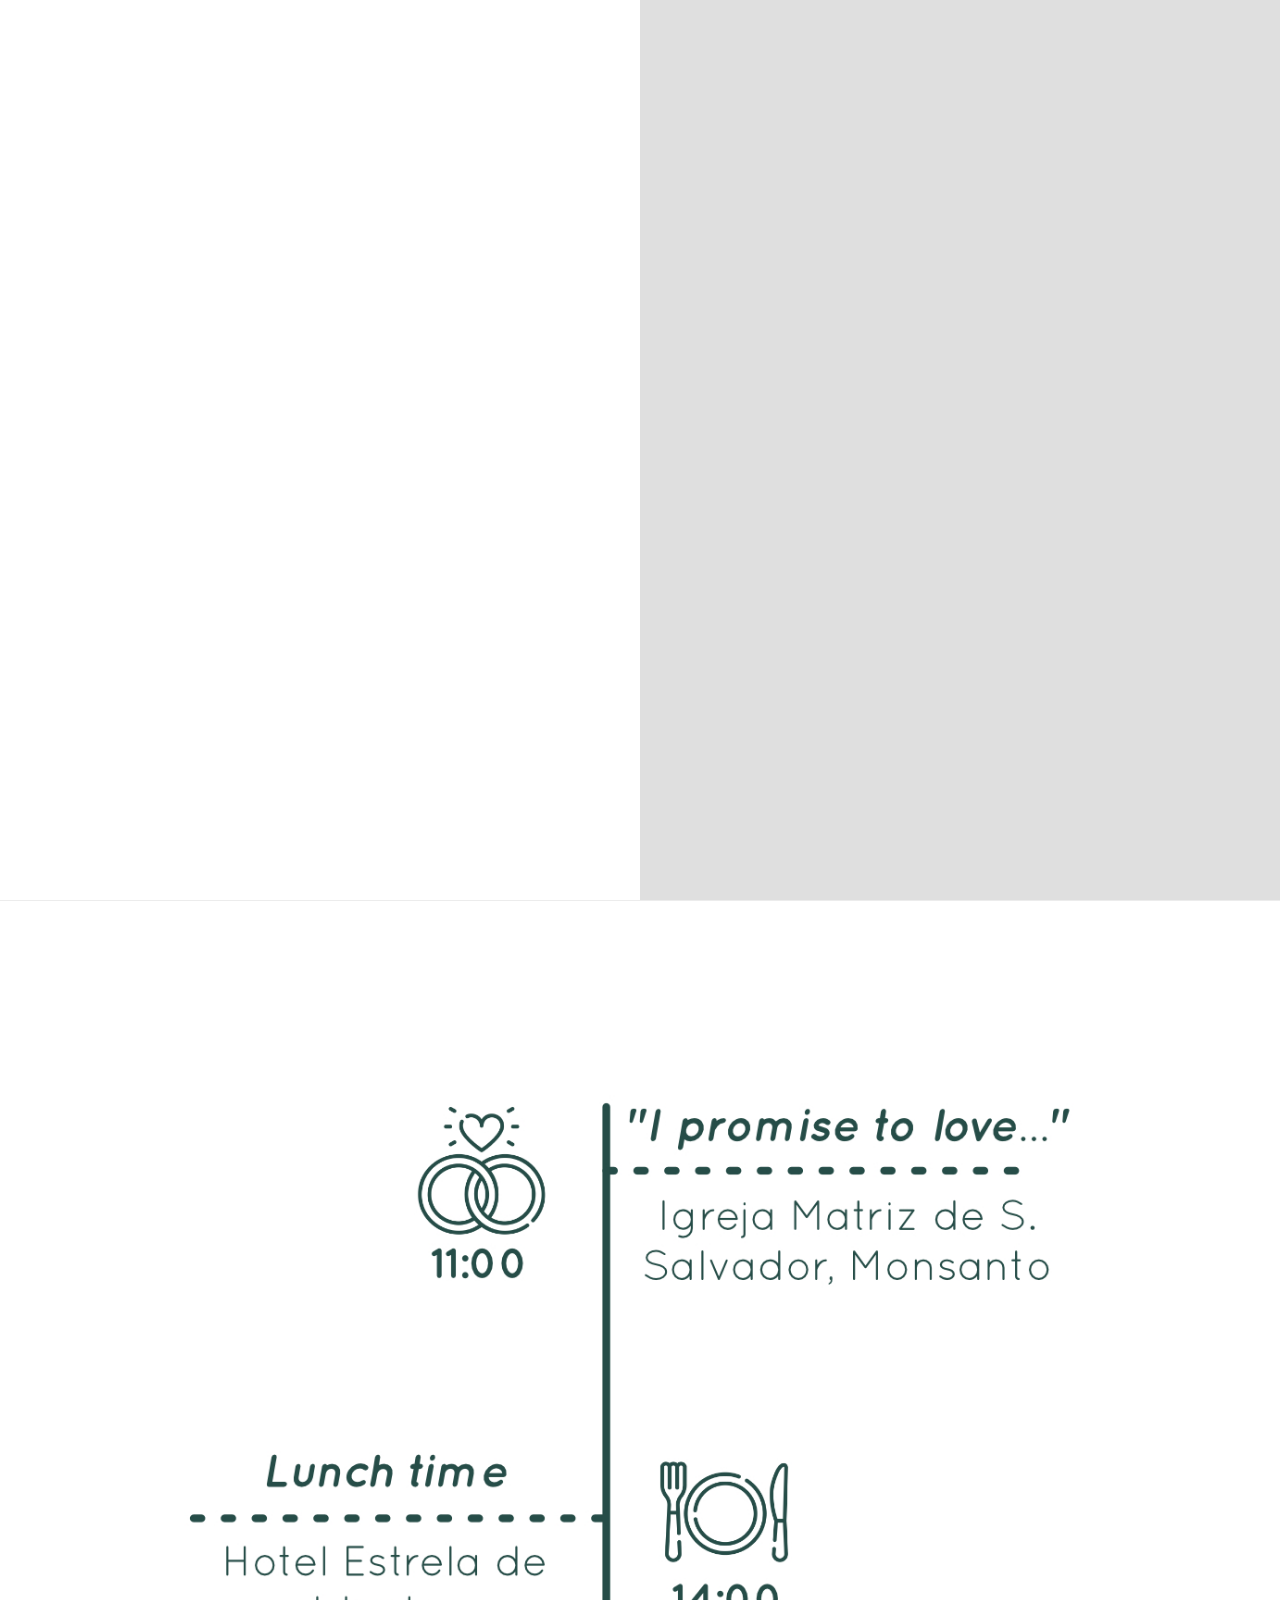
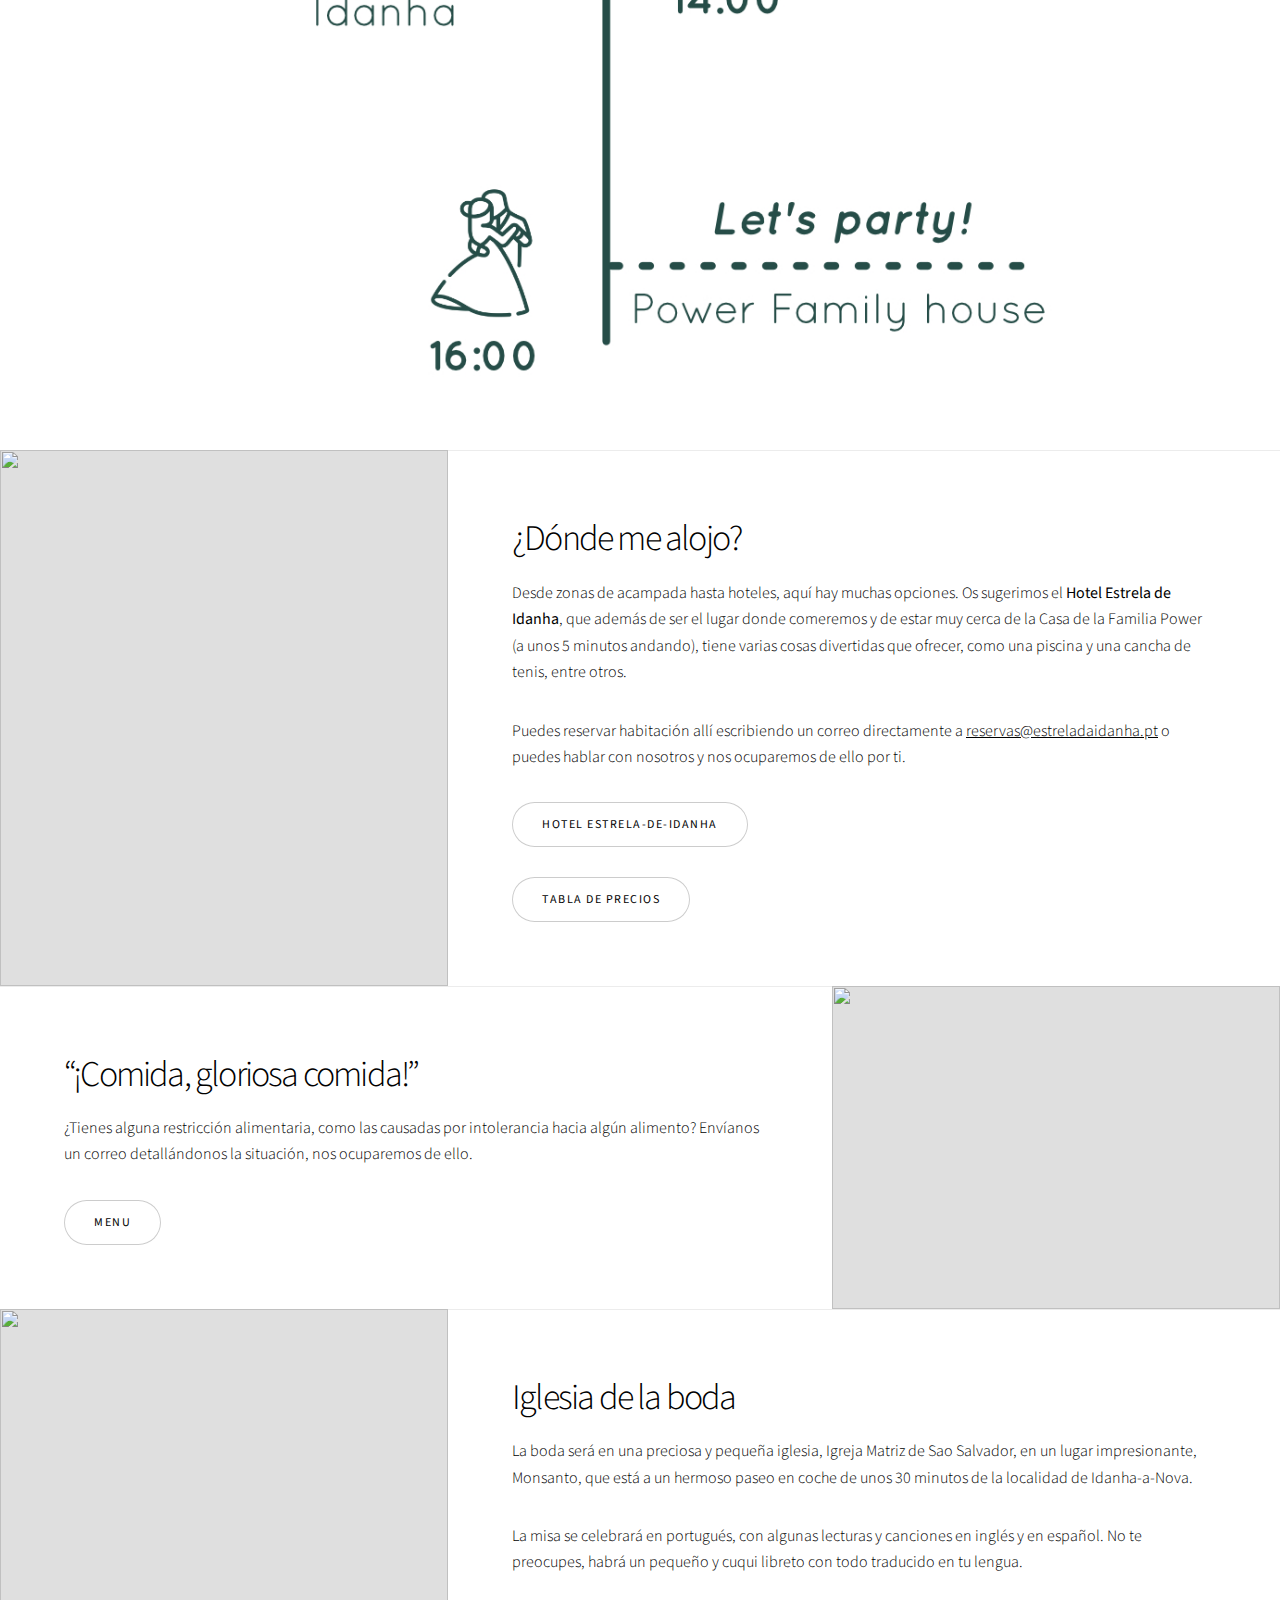
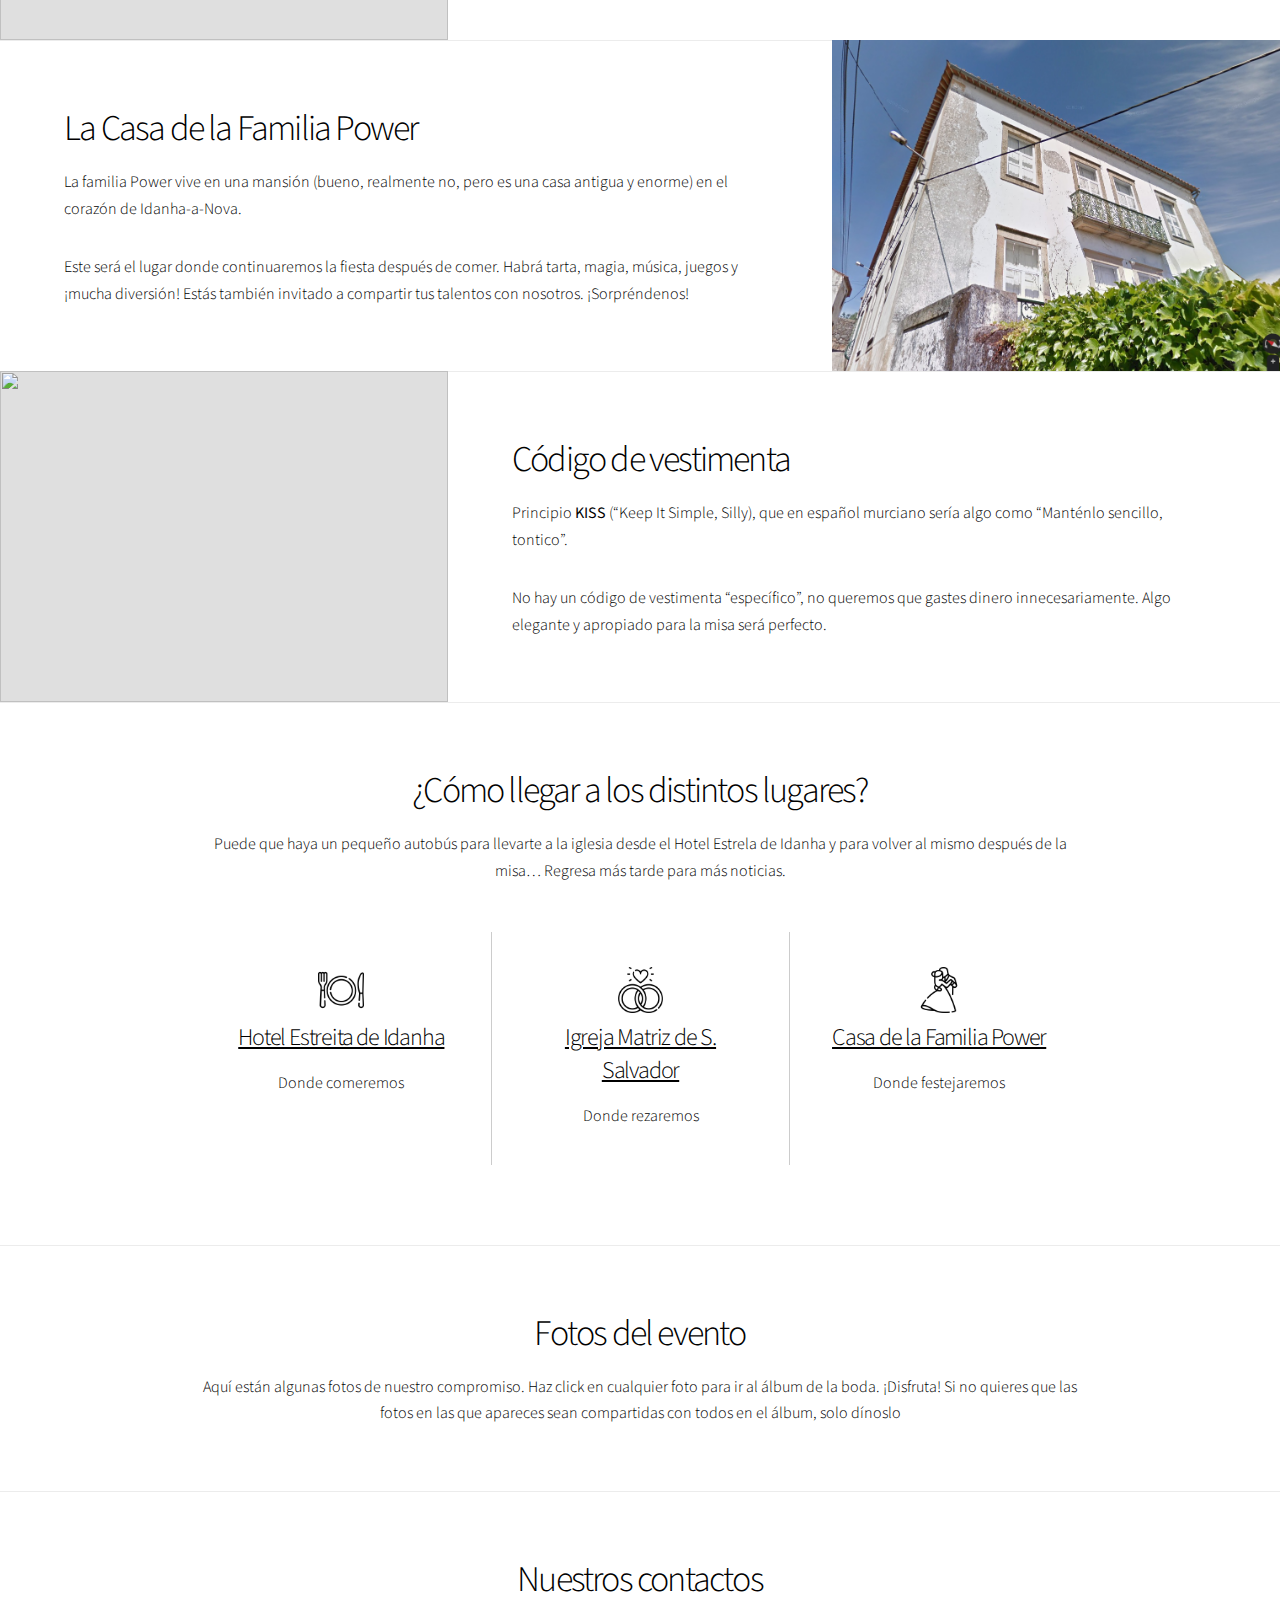
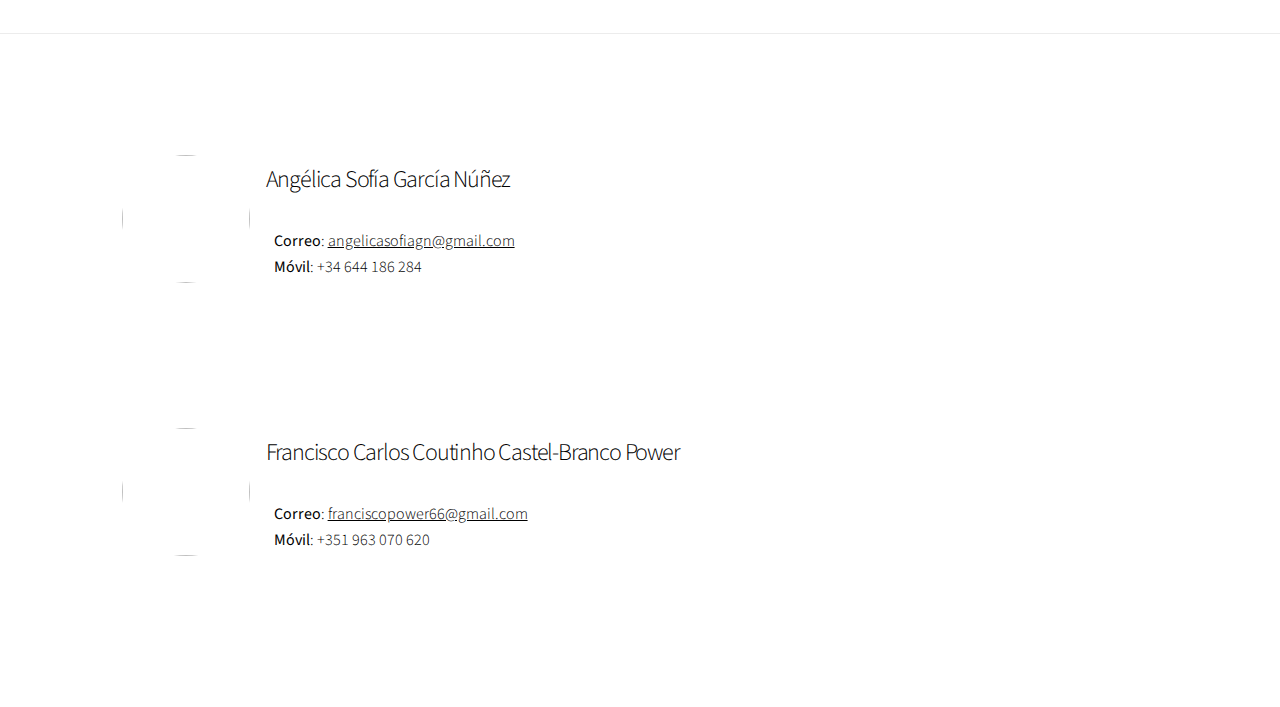
==== es/index.html @ 3270cc7f "spannish translation, button font bugfix" ====
<!DOCTYPE HTML>
<!--
	Story by HTML5 UP
	html5up.net | @ajlkn
	Free for personal and commercial use under the CCA 3.0 license (html5up.net/license)
-->
<html>
	<head>
		<title>Francisco & Angélica</title>
		<meta charset="utf-8" />
		<meta name="viewport" content="width=device-width, initial-scale=1, user-scalable=no" />
		<link rel="stylesheet" href="../assets/css/main.css" />
		<noscript><link rel="stylesheet" href="../assets/css/noscript.css" /></noscript>
	</head>
	<body class="is-preload">

		<!-- Wrapper -->
			<div id="wrapper" class="divided">

				<!-- One -->
					<section class="banner style1 orient-left content-align-left image-position-right fullscreen onload-image-fade-in onload-content-fade-right">
						<div class="content">
							<h1>Francisco & Angélica</h1>
							<h2>La Boda</h2>
							<p class="major">El día 13 de mayo de 2023, Angélica Núñez y Francisco Power harán sus promesas matrimoniales ante el altar. 
								Si estás aquí es, probablemente, porque fuiste invitado a viajar a Idanha-a-Nova, Portugal, para celebrar la creación de esta nueva familia. 
								Aquí encontrarás valiosa información, y esperemos que las respuestas a todas tus preguntas, en relación con la boda.</p>
						</div>
						<div class="image">
							<img src="../images/frankie and angie via verde.jpg" alt="" />
						</div>
					</section>

					<!-- <section class="centered-title">
					

					</section> -->
					<h1 id="countdown" style="text-align:center; padding:5%"></h1>

					<img src="../images/shedule_EN.jpg" width="50%" class="centered-image" alt="" />
					<!-- <img src="images/shedule_EN.jpg" width="50%" style="display:block; margin-left:auto; margin-right:auto" alt="" /> -->

				<!-- Three and half -->
					<section class="spotlight style1 orient-right content-align-left image-position-center onscroll-image-fade-in">
						<div class="content">
							<h2>¿Dónde me alojo?</h2>
							<p>Desde zonas de acampada hasta hoteles, aquí hay muchas opciones. 
								Os sugerimos el <b>Hotel Estrela de Idanha</b>, que además de ser el lugar donde comeremos y de estar muy cerca de la Casa de la Familia Power (a unos 5 minutos andando), tiene varias cosas divertidas que ofrecer, como una piscina y una cancha de tenis, entre otros.
							</p>
							<p>Puedes reservar habitación allí escribiendo un correo directamente a  <a href="mailto:reservas@estreladaidanha.pt">reservas@estreladaidanha.pt</a> o puedes hablar con nosotros y nos ocuparemos de ello por ti.</p>
							<ul class="actions stacked">
								<li><a href="https://estreladaidanha.pt/" target="_blank" class="button">Hotel Estrela-de-Idanha</a></li>
								<li><button onclick="openNav('price-table')">Tabla de precios</button></li>
							</ul>
						</div>
						<div class="overlay" id="price-table">
							<div class="card">
								<a href="javascript:void(0)" class="closebtn" onclick="closeNav('price-table')">&times;</a>
								<div class="content">
									<h2>Hotel Estrela de Idanha</h2>
									<h3>Price of a room per night</h3>
									<ul>
										<li><b>Double room: </b>75€</li>
										<li><b>Double room with views to the mountain: </b>80€</li>
										<li><b>Double room with balcony and view to the pool: </b>90€</li>
										<li><b>Tripple room: </b>99€</li>
										<li><b>Family room: </b>150€</li>
									</ul>
								</div>
							</div>
						</div>
						<div class="image">
							<img src="https://media-cdn.tripadvisor.com/media/photo-m/1280/23/45/31/7a/hotel-estrela-da-idanha.jpg" alt="" />
						</div>
					</section>

				<!-- Two -->
					<section class="spotlight style1 orient-left content-align-left image-position-center onscroll-image-fade-in" id="first">
						<div class="content">
							<h2>“¡Comida, gloriosa comida!”</h2>
							<p>¿Tienes alguna restricción alimentaria, como las causadas por intolerancia hacia algún alimento? Envíanos un correo detallándonos la situación, nos ocuparemos de ello.</p>
							</p>							
							<ul class="actions stacked">
								<li><button onclick="openNav('menu')">Menu</button></li>
							</ul>
						</div>
						<div class="overlay" id="menu">
							<div class="card">
								<a href="javascript:void(0)" class="closebtn" onclick="closeNav('menu')">&times;</a>
								<div class="content">
									<h2>Menu</h2>
									<h3>Appetizers</h3>
									<ul>
										<li>Tuna salad w/ balck beans</li>
										<li>Salted snacks</li>
										<li>Bread with paté</li>
									</ul>
									<h3>Main course</h3>
									<ul>
										<li>Vegetable soupe</li>
										<li>Roasted pork with baked potatos and rice</li>
									</ul>
									<h3>Dessert</h3>
									<ul>
										<li>Fruit salad</li>
										<li>Pudin</li>
										<li>Roasted apples</li>
									</ul>
									<h3>Drinks</h3>
									<ul>
										<li>Red and white wine</li>
										<li>Juices</li>
										<li>Coffee</li>
									</ul>

								</div>
							</div>
						</div>
						<div class="image">
							<img src="https://ruralea.com/wp-content/uploads/2020/10/Lombo-de-Porco-1.jpg" alt="" />
						</div>
					</section>


				<!-- Three -->
					<section class="spotlight style1 orient-right content-align-left image-position-center onscroll-image-fade-in">
						<div class="content">
							<h2>Iglesia de la boda</h2>
							<p>La boda será en una preciosa y pequeña iglesia, Igreja Matriz de Sao Salvador, en un lugar impresionante, Monsanto, que está a un hermoso paseo en coche de unos 30 minutos de la localidad de Idanha-a-Nova.</p>
							<p>La misa se celebrará en portugués, con algunas lecturas y canciones en inglés y en español. No te preocupes, habrá un pequeño y cuqui libreto con todo traducido en tu lengua. </p>
						</div>
						<div class="image">
							<img src="https://dynamic-media-cdn.tripadvisor.com/media/photo-o/1d/d2/3f/6d/interior-da-igreja-matriz.jpg?w=1200&h=1200&s=1" alt="" />
						</div>
					</section>

				<!-- Four -->
					<section class="spotlight style1 orient-left content-align-left image-position-center onscroll-image-fade-in">
						<div class="content">
							<h2>La Casa de la Familia Power</h2>
							<p>La familia Power vive en una mansión (bueno, realmente no, pero es una casa antigua y enorme) en el corazón de Idanha-a-Nova.</p>
							<p>Este será el lugar donde continuaremos la fiesta después de comer. Habrá tarta, magia, música, juegos y ¡mucha diversión! Estás también invitado a compartir tus talentos con nosotros. ¡Sorpréndenos!</p>
						</div>
						<div class="image">
							<img src="../images/house.png" alt="" />
						</div>
					</section>

				<!-- dresscode -->
					<section class="spotlight style1 orient-right content-align-left image-position-center onscroll-image-fade-in">
						<div class="content">
							<h2>Código de vestimenta</h2>
							<p>
								Principio <b>KISS</b> (“Keep It Simple, Silly), que en español murciano sería algo como “Manténlo sencillo, tontico”.
							</p>
							<p>No hay un código de vestimenta “específico”, no queremos que gastes dinero innecesariamente. Algo elegante y apropiado para la misa será perfecto.</p>	
						</div>
						<div class="image">
							<img src="https://images.unsplash.com/photo-1509319117193-57bab727e09d?ixlib=rb-4.0.3&ixid=MnwxMjA3fDB8MHxwaG90by1wYWdlfHx8fGVufDB8fHx8&auto=format&fit=crop&w=687&q=80" alt="" />
						</div>
					</section>

				<!-- Six -->
					<section class="wrapper style1 align-center">
						<div class="inner">
							<h2>¿Cómo llegar a los distintos lugares?</h2>
							<p>Puede que haya un pequeño autobús para llevarte a la iglesia desde el Hotel Estrela de Idanha y para volver al mismo después de la misa… Regresa más tarde para más noticias.</p>
							<div class="items style1 medium onscroll-fade-in">
								<section>
									<a href="https://goo.gl/maps/KSMS5mFbD1VaDcJH8" target="_blank">
										<img src="../images/meal.png" width="20%" class="location-icon"></img>
									<h3>Hotel Estreita de Idanha</h3>
									</a>
									<p>Donde comeremos</p>
								</section>
								<section>
									<a href="https://goo.gl/maps/ciKJxE6sSBkfkfqT7" target="_blank">
										<img src="../images/marriage.png" width="20%" class="location-icon"></img>
									<h3>Igreja Matriz de S. Salvador</h3>
									</a>
									<p>Donde rezaremos</p>
								</section>
								<section>
									<a href="https://goo.gl/maps/bVFAWCsYT7rjWGx77" target="_blank">
										<img src="../images/dance (1).png" width="20%" class="location-icon"></img>
									<h3>Casa de la Familia Power</h3>
									</a>
									<p>Donde festejaremos</p>
								</section>
							</div>
						</div>
					</section>

				<!-- Five -->
					<section class="wrapper style1 align-center">
						<div class="inner">
							<h2>Fotos del evento</h2>
							<p>
								Aquí están algunas fotos de nuestro compromiso. Haz click en cualquier foto para ir al álbum de la boda. ¡Disfruta!
								Si no quieres que las fotos en las que apareces sean compartidas con todos en el álbum, solo dínoslo
							</p>
						</div>

						<!-- Gallery -->
							<div class="gallery style2 medium lightbox onscroll-fade-in">
								<article>
									<a href="https://photos.app.goo.gl/vKFffhmmf26uBqTUA" class="image" target="_blank">
										<img src="../images/wedding ring.jpg" alt="" />
									</a>
									<div class="caption">
										<h3>Anillo de compromiso</h3>
										<!-- <p>Lorem ipsum dolor amet, consectetur magna etiam elit. Etiam sed ultrices.</p> -->
										<ul class="actions fixed">
											<li><span class="button small">Más fotos</span></li>
										</ul>
									</div>
								</article>
								<article>
									<a href="https://photos.app.goo.gl/vKFffhmmf26uBqTUA" class="image" target="_blank">
										<img src="../images/wedding ring cliff.jpg" alt="" />
									</a>
									<div class="caption">
										<h3>¡Estamos prometidos!</h3>
										<!-- <p>Lorem ipsum dolor amet, consectetur magna etiam elit. Etiam sed ultrices.</p> -->
										<ul class="actions fixed">
											<li><span class="button small">Más fotos</span></li>
										</ul>
									</div>
								</article>
								<article>
									<a href="https://photos.app.goo.gl/vKFffhmmf26uBqTUA" class="image" target="_blank">
										<img src="../images/AF on the beach.jpg" alt="" />
									</a>
									<div class="caption">
										<h3>En la playa de la pedida</h3>
										<p>Tramore beach</p>
										<ul class="actions fixed">
											<li><span class="button small">Más fotos</span></li>
										</ul>
									</div>
								</article>
								<article>
									<a href="https://photos.app.goo.gl/vKFffhmmf26uBqTUA" class="image" target="_blank">
										<img src="../images/family reaction.jpg" alt="" />
									</a>
									<div class="caption">
										<h3>Reacción familiar</h3>
										<p>Cómo reaccionó la familia Power ante la noticia del compromiso</p>
										<ul class="actions fixed">
											<li><span class="button small">Más fotos</span></li>
										</ul>
									</div>
								</article>
							</div>

					</section>

					<!-- contacts -->
					<h2 style="text-align:center; padding-top: 5%; padding-bottom: 1%;">Nuestros contactos</h2>
					<div class="contact">
						<div class="person">
							<img src="../images/Angie portrait in the snow.jpg" alt="" />
							<div>
								<h3>Angélica Sofía García Núñez</h3>
								<p>
									<ul>
										<li><b>Correo</b>: <a href="mailto:angelicasofiagn@gmail.com">angelicasofiagn@gmail.com</a></li>
										<li><b>Móvil</b>: +34 644 186 284</li>
									</ul>
								</p>
							</div>
						</div>
						<div class="person">
							<img src="../images/self portrait.jpg" alt="" />
							<div>
								<h3>Francisco Carlos Coutinho Castel-Branco Power</h3>
								<p>
									<ul>
										<li><b>Correo</b>: <a href="mailto:franciscopower66@gmail.com">franciscopower66@gmail.com</a></li>
										<li><b>Móvil</b>: +351 963 070 620</li>
									</ul>
								</p>
							</div>
						</div>
					</div>

			</div>

		<!-- Scripts -->
			<script src="../assets/js/jquery.min.js"></script>
			<script src="../assets/js/jquery.scrollex.min.js"></script>
			<script src="../assets/js/jquery.scrolly.min.js"></script>
			<script src="../assets/js/browser.min.js"></script>
			<script src="../assets/js/breakpoints.min.js"></script>
			<script src="../assets/js/util.js"></script>
			<script src="../assets/js/main.js"></script>
			<script src="../assets/js/countdown.js"></script>
			<script src="../assets/js/buttons.js"></script>

	</body>
</html>
---- assets/css/main.css ----
@import url(fontawesome-all.min.css);
@import url("https://fonts.googleapis.com/css?family=Source+Sans+Pro:300,300i,400,400i");

/*
	Story by HTML5 UP
	html5up.net | @ajlkn
	Free for personal and commercial use under the CCA 3.0 license (html5up.net/license)
*/

html, body, div, span, applet, object,
iframe, h1, h2, h3, h4, h5, h6, p, blockquote,
pre, a, abbr, acronym, address, big, cite,
code, del, dfn, em, img, ins, kbd, q, s, samp,
small, strike, strong, sub, sup, tt, var, b,
u, i, center, dl, dt, dd, ol, ul, li, fieldset,
form, label, legend, table, caption, tbody,
tfoot, thead, tr, th, td, article, aside,
canvas, details, embed, figure, figcaption,
footer, header, hgroup, menu, nav, output, ruby,
section, summary, time, mark, audio, video, button{
	margin: 0;
	padding: 0;
	border: 0;
	font-size: 100%;
	font: inherit;
	vertical-align: baseline;}

article, aside, details, figcaption, figure,
footer, header, hgroup, menu, nav, section {
	display: block;}

body {
	line-height: 1;
}

ol, ul {
	list-style: none;
}

blockquote, q {
	quotes: none;
}

	blockquote:before, blockquote:after, q:before, q:after {
		content: '';
		content: none;
	}

table {
	border-collapse: collapse;
	border-spacing: 0;
}

body {
	-webkit-text-size-adjust: none;
}

mark {
	background-color: transparent;
	color: inherit;
}

input::-moz-focus-inner {
	border: 0;
	padding: 0;
}

input, select, textarea {
	-moz-appearance: none;
	-webkit-appearance: none;
	-ms-appearance: none;
	appearance: none;
}

/* Basic */

	@-ms-viewport {
		width: device-width;
	}

	body {
		-ms-overflow-style: scrollbar;
	}

	@media screen and (max-width: 480px) {

		html, body {
			min-width: 320px;
		}

	}

	html {
		box-sizing: border-box;
	}

	*, *:before, *:after {
		box-sizing: inherit;
	}

	body {
		background: #ffffff;
	}

		body.is-preload *, body.is-preload *:before, body.is-preload *:after {
			-moz-animation: none !important;
			-webkit-animation: none !important;
			-ms-animation: none !important;
			animation: none !important;
			-moz-transition: none !important;
			-webkit-transition: none !important;
			-ms-transition: none !important;
			transition: none !important;
		}

/* Type */

	html {
		font-size: 18pt;
	}

		@media screen and (max-width: 1680px) {

			html {
				font-size: 14pt;
			}

		}

		@media screen and (max-width: 1280px) {

			html {
				font-size: 12pt;
			}

		}

		@media screen and (max-width: 736px) {

			html {
				font-size: 11pt;
			}

		}

		@media screen and (max-width: 360px) {

			html {
				font-size: 10pt;
			}

		}

	body {
		background-color: #ffffff;
		color: #000000;
	}

	body, input, select, textarea {
		font-family: "Source Sans Pro", Helvetica, sans-serif;
		font-size: 1rem;
		font-weight: 300;
		line-height: 1.65;
	}

	a {
		-moz-transition: color 0.2s ease-in-out;
		-webkit-transition: color 0.2s ease-in-out;
		-ms-transition: color 0.2s ease-in-out;
		transition: color 0.2s ease-in-out;
		text-decoration: underline;
	}

		a:hover {
			text-decoration: none;
		}

	strong, b {
		font-weight: 400;
	}

	em, i {
		font-style: italic;
	}

	p {
		margin: 0 0 2rem 0;
	}

		p.major {
			font-size: 1.25rem;
		}

	h1, h2, h3, h4, h5, h6 {
		font-weight: 300;
		line-height: 1.375;
		letter-spacing: -0.05em;
		margin: 0 0 1rem 0;
	}

		h1 a, h2 a, h3 a, h4 a, h5 a, h6 a {
			color: inherit;
			text-decoration: none;
		}

	h1 {
		font-size: 3.5rem;
		line-height: 1.2;
	}

	h2 {
		font-size: 2.25rem;
	}

	h3 {
		font-size: 1.5rem;
	}

	h4 {
		font-size: 1.1rem;
	}

	h5 {
		font-size: 0.9rem;
	}

	h6 {
		font-size: 0.7rem;
	}

	sub {
		font-size: 0.8rem;
		position: relative;
		top: 0.5rem;
	}

	sup {
		font-size: 0.8rem;
		position: relative;
		top: -0.5rem;
	}

	blockquote {
		border-left: solid 4px;
		font-style: italic;
		margin: 0 0 2rem 0;
		padding: 0.5rem 0 0.5rem 2rem;
	}

	code {
		border-radius: 4px;
		font-family: "Courier New", monospace;
		font-size: 0.9em;
		margin: 0 0.25rem;
		padding: 0.25rem 0.325rem;
	}

	pre {
		-webkit-overflow-scrolling: touch;
		font-family: "Courier New", monospace;
		font-size: 0.9em;
		margin: 0 0 2rem 0;
	}

		pre code {
			display: block;
			line-height: 1.5;
			padding: 0.75rem 1rem;
			overflow-x: auto;
		}

	hr {
		border: 0;
		border-bottom: solid 1px;
		margin: 2.5rem 0;
	}

		hr.major {
			margin: 3.5rem 0;
		}

	.align-left {
		text-align: left;
	}

	.align-center {
		text-align: center;
	}

	.align-right {
		text-align: right;
	}

	@media screen and (max-width: 736px) {

		p.major {
			font-size: 1.1rem;
		}

		h1 {
			font-size: 2.5rem;
		}

		h2 {
			font-size: 2rem;
		}

		h3 {
			font-size: 1.25rem;
		}

		h4 {
			font-size: 1rem;
		}

	}

	input, select, textarea {
		color: #000000;
	}

	a {
		color: #000000;
	}

		a:hover {
			color: #32cf66;
		}

	strong, b {
		color: #000000;
	}

	h1, h2, h3, h4, h5, h6 {
		color: #000000;
	}

	blockquote {
		border-left-color: rgba(0, 0, 0, 0.2);
	}

	code {
		background: rgba(0, 0, 0, 0.05);
		border-color: rgba(0, 0, 0, 0.2);
	}

	hr {
		border-bottom-color: rgba(0, 0, 0, 0.2);
	}

/* Row */

	.row {
		display: flex;
		flex-wrap: wrap;
		box-sizing: border-box;
		align-items: stretch;
	}

		.row > * {
			box-sizing: border-box;
		}

		.row.gtr-uniform > * > :last-child {
			margin-bottom: 0;
		}

		.row.aln-left {
			justify-content: flex-start;
		}

		.row.aln-center {
			justify-content: center;
		}

		.row.aln-right {
			justify-content: flex-end;
		}

		.row.aln-top {
			align-items: flex-start;
		}

		.row.aln-middle {
			align-items: center;
		}

		.row.aln-bottom {
			align-items: flex-end;
		}

		.row > .imp {
			order: -1;
		}

		.row > .col-1 {
			width: 8.33333%;
		}

		.row > .off-1 {
			margin-left: 8.33333%;
		}

		.row > .col-2 {
			width: 16.66667%;
		}

		.row > .off-2 {
			margin-left: 16.66667%;
		}

		.row > .col-3 {
			width: 25%;
		}

		.row > .off-3 {
			margin-left: 25%;
		}

		.row > .col-4 {
			width: 33.33333%;
		}

		.row > .off-4 {
			margin-left: 33.33333%;
		}

		.row > .col-5 {
			width: 41.66667%;
		}

		.row > .off-5 {
			margin-left: 41.66667%;
		}

		.row > .col-6 {
			width: 50%;
		}

		.row > .off-6 {
			margin-left: 50%;
		}

		.row > .col-7 {
			width: 58.33333%;
		}

		.row > .off-7 {
			margin-left: 58.33333%;
		}

		.row > .col-8 {
			width: 66.66667%;
		}

		.row > .off-8 {
			margin-left: 66.66667%;
		}

		.row > .col-9 {
			width: 75%;
		}

		.row > .off-9 {
			margin-left: 75%;
		}

		.row > .col-10 {
			width: 83.33333%;
		}

		.row > .off-10 {
			margin-left: 83.33333%;
		}

		.row > .col-11 {
			width: 91.66667%;
		}

		.row > .off-11 {
			margin-left: 91.66667%;
		}

		.row > .col-12 {
			width: 100%;
		}

		.row > .off-12 {
			margin-left: 100%;
		}

		.row.gtr-0 {
			margin-top: 0;
			margin-left: 0rem;
		}

			.row.gtr-0 > * {
				padding: 0 0 0 0rem;
			}

			.row.gtr-0.gtr-uniform {
				margin-top: 0rem;
			}

				.row.gtr-0.gtr-uniform > * {
					padding-top: 0rem;
				}

		.row.gtr-25 {
			margin-top: 0;
			margin-left: -0.5rem;
		}

			.row.gtr-25 > * {
				padding: 0 0 0 0.5rem;
			}

			.row.gtr-25.gtr-uniform {
				margin-top: -0.5rem;
			}

				.row.gtr-25.gtr-uniform > * {
					padding-top: 0.5rem;
				}

		.row.gtr-50 {
			margin-top: 0;
			margin-left: -1rem;
		}

			.row.gtr-50 > * {
				padding: 0 0 0 1rem;
			}

			.row.gtr-50.gtr-uniform {
				margin-top: -1rem;
			}

				.row.gtr-50.gtr-uniform > * {
					padding-top: 1rem;
				}

		.row {
			margin-top: 0;
			margin-left: -2rem;
		}

			.row > * {
				padding: 0 0 0 2rem;
			}

			.row.gtr-uniform {
				margin-top: -2rem;
			}

				.row.gtr-uniform > * {
					padding-top: 2rem;
				}

		.row.gtr-150 {
			margin-top: 0;
			margin-left: -3rem;
		}

			.row.gtr-150 > * {
				padding: 0 0 0 3rem;
			}

			.row.gtr-150.gtr-uniform {
				margin-top: -3rem;
			}

				.row.gtr-150.gtr-uniform > * {
					padding-top: 3rem;
				}

		.row.gtr-200 {
			margin-top: 0;
			margin-left: -4rem;
		}

			.row.gtr-200 > * {
				padding: 0 0 0 4rem;
			}

			.row.gtr-200.gtr-uniform {
				margin-top: -4rem;
			}

				.row.gtr-200.gtr-uniform > * {
					padding-top: 4rem;
				}

		@media screen and (max-width: 1680px) {

			.row {
				display: flex;
				flex-wrap: wrap;
				box-sizing: border-box;
				align-items: stretch;
			}

				.row > * {
					box-sizing: border-box;
				}

				.row.gtr-uniform > * > :last-child {
					margin-bottom: 0;
				}

				.row.aln-left {
					justify-content: flex-start;
				}

				.row.aln-center {
					justify-content: center;
				}

				.row.aln-right {
					justify-content: flex-end;
				}

				.row.aln-top {
					align-items: flex-start;
				}

				.row.aln-middle {
					align-items: center;
				}

				.row.aln-bottom {
					align-items: flex-end;
				}

				.row > .imp-xlarge {
					order: -1;
				}

				.row > .col-1-xlarge {
					width: 8.33333%;
				}

				.row > .off-1-xlarge {
					margin-left: 8.33333%;
				}

				.row > .col-2-xlarge {
					width: 16.66667%;
				}

				.row > .off-2-xlarge {
					margin-left: 16.66667%;
				}

				.row > .col-3-xlarge {
					width: 25%;
				}

				.row > .off-3-xlarge {
					margin-left: 25%;
				}

				.row > .col-4-xlarge {
					width: 33.33333%;
				}

				.row > .off-4-xlarge {
					margin-left: 33.33333%;
				}

				.row > .col-5-xlarge {
					width: 41.66667%;
				}

				.row > .off-5-xlarge {
					margin-left: 41.66667%;
				}

				.row > .col-6-xlarge {
					width: 50%;
				}

				.row > .off-6-xlarge {
					margin-left: 50%;
				}

				.row > .col-7-xlarge {
					width: 58.33333%;
				}

				.row > .off-7-xlarge {
					margin-left: 58.33333%;
				}

				.row > .col-8-xlarge {
					width: 66.66667%;
				}

				.row > .off-8-xlarge {
					margin-left: 66.66667%;
				}

				.row > .col-9-xlarge {
					width: 75%;
				}

				.row > .off-9-xlarge {
					margin-left: 75%;
				}

				.row > .col-10-xlarge {
					width: 83.33333%;
				}

				.row > .off-10-xlarge {
					margin-left: 83.33333%;
				}

				.row > .col-11-xlarge {
					width: 91.66667%;
				}

				.row > .off-11-xlarge {
					margin-left: 91.66667%;
				}

				.row > .col-12-xlarge {
					width: 100%;
				}

				.row > .off-12-xlarge {
					margin-left: 100%;
				}

				.row.gtr-0 {
					margin-top: 0;
					margin-left: 0rem;
				}

					.row.gtr-0 > * {
						padding: 0 0 0 0rem;
					}

					.row.gtr-0.gtr-uniform {
						margin-top: 0rem;
					}

						.row.gtr-0.gtr-uniform > * {
							padding-top: 0rem;
						}

				.row.gtr-25 {
					margin-top: 0;
					margin-left: -0.5rem;
				}

					.row.gtr-25 > * {
						padding: 0 0 0 0.5rem;
					}

					.row.gtr-25.gtr-uniform {
						margin-top: -0.5rem;
					}

						.row.gtr-25.gtr-uniform > * {
							padding-top: 0.5rem;
						}

				.row.gtr-50 {
					margin-top: 0;
					margin-left: -1rem;
				}

					.row.gtr-50 > * {
						padding: 0 0 0 1rem;
					}

					.row.gtr-50.gtr-uniform {
						margin-top: -1rem;
					}

						.row.gtr-50.gtr-uniform > * {
							padding-top: 1rem;
						}

				.row {
					margin-top: 0;
					margin-left: -2rem;
				}

					.row > * {
						padding: 0 0 0 2rem;
					}

					.row.gtr-uniform {
						margin-top: -2rem;
					}

						.row.gtr-uniform > * {
							padding-top: 2rem;
						}

				.row.gtr-150 {
					margin-top: 0;
					margin-left: -3rem;
				}

					.row.gtr-150 > * {
						padding: 0 0 0 3rem;
					}

					.row.gtr-150.gtr-uniform {
						margin-top: -3rem;
					}

						.row.gtr-150.gtr-uniform > * {
							padding-top: 3rem;
						}

				.row.gtr-200 {
					margin-top: 0;
					margin-left: -4rem;
				}

					.row.gtr-200 > * {
						padding: 0 0 0 4rem;
					}

					.row.gtr-200.gtr-uniform {
						margin-top: -4rem;
					}

						.row.gtr-200.gtr-uniform > * {
							padding-top: 4rem;
						}

		}

		@media screen and (max-width: 1280px) {

			.row {
				display: flex;
				flex-wrap: wrap;
				box-sizing: border-box;
				align-items: stretch;
			}

				.row > * {
					box-sizing: border-box;
				}

				.row.gtr-uniform > * > :last-child {
					margin-bottom: 0;
				}

				.row.aln-left {
					justify-content: flex-start;
				}

				.row.aln-center {
					justify-content: center;
				}

				.row.aln-right {
					justify-content: flex-end;
				}

				.row.aln-top {
					align-items: flex-start;
				}

				.row.aln-middle {
					align-items: center;
				}

				.row.aln-bottom {
					align-items: flex-end;
				}

				.row > .imp-large {
					order: -1;
				}

				.row > .col-1-large {
					width: 8.33333%;
				}

				.row > .off-1-large {
					margin-left: 8.33333%;
				}

				.row > .col-2-large {
					width: 16.66667%;
				}

				.row > .off-2-large {
					margin-left: 16.66667%;
				}

				.row > .col-3-large {
					width: 25%;
				}

				.row > .off-3-large {
					margin-left: 25%;
				}

				.row > .col-4-large {
					width: 33.33333%;
				}

				.row > .off-4-large {
					margin-left: 33.33333%;
				}

				.row > .col-5-large {
					width: 41.66667%;
				}

				.row > .off-5-large {
					margin-left: 41.66667%;
				}

				.row > .col-6-large {
					width: 50%;
				}

				.row > .off-6-large {
					margin-left: 50%;
				}

				.row > .col-7-large {
					width: 58.33333%;
				}

				.row > .off-7-large {
					margin-left: 58.33333%;
				}

				.row > .col-8-large {
					width: 66.66667%;
				}

				.row > .off-8-large {
					margin-left: 66.66667%;
				}

				.row > .col-9-large {
					width: 75%;
				}

				.row > .off-9-large {
					margin-left: 75%;
				}

				.row > .col-10-large {
					width: 83.33333%;
				}

				.row > .off-10-large {
					margin-left: 83.33333%;
				}

				.row > .col-11-large {
					width: 91.66667%;
				}

				.row > .off-11-large {
					margin-left: 91.66667%;
				}

				.row > .col-12-large {
					width: 100%;
				}

				.row > .off-12-large {
					margin-left: 100%;
				}

				.row.gtr-0 {
					margin-top: 0;
					margin-left: 0rem;
				}

					.row.gtr-0 > * {
						padding: 0 0 0 0rem;
					}

					.row.gtr-0.gtr-uniform {
						margin-top: 0rem;
					}

						.row.gtr-0.gtr-uniform > * {
							padding-top: 0rem;
						}

				.row.gtr-25 {
					margin-top: 0;
					margin-left: -0.5rem;
				}

					.row.gtr-25 > * {
						padding: 0 0 0 0.5rem;
					}

					.row.gtr-25.gtr-uniform {
						margin-top: -0.5rem;
					}

						.row.gtr-25.gtr-uniform > * {
							padding-top: 0.5rem;
						}

				.row.gtr-50 {
					margin-top: 0;
					margin-left: -1rem;
				}

					.row.gtr-50 > * {
						padding: 0 0 0 1rem;
					}

					.row.gtr-50.gtr-uniform {
						margin-top: -1rem;
					}

						.row.gtr-50.gtr-uniform > * {
							padding-top: 1rem;
						}

				.row {
					margin-top: 0;
					margin-left: -2rem;
				}

					.row > * {
						padding: 0 0 0 2rem;
					}

					.row.gtr-uniform {
						margin-top: -2rem;
					}

						.row.gtr-uniform > * {
							padding-top: 2rem;
						}

				.row.gtr-150 {
					margin-top: 0;
					margin-left: -3rem;
				}

					.row.gtr-150 > * {
						padding: 0 0 0 3rem;
					}

					.row.gtr-150.gtr-uniform {
						margin-top: -3rem;
					}

						.row.gtr-150.gtr-uniform > * {
							padding-top: 3rem;
						}

				.row.gtr-200 {
					margin-top: 0;
					margin-left: -4rem;
				}

					.row.gtr-200 > * {
						padding: 0 0 0 4rem;
					}

					.row.gtr-200.gtr-uniform {
						margin-top: -4rem;
					}

						.row.gtr-200.gtr-uniform > * {
							padding-top: 4rem;
						}

		}

		@media screen and (max-width: 980px) {

			.row {
				display: flex;
				flex-wrap: wrap;
				box-sizing: border-box;
				align-items: stretch;
			}

				.row > * {
					box-sizing: border-box;
				}

				.row.gtr-uniform > * > :last-child {
					margin-bottom: 0;
				}

				.row.aln-left {
					justify-content: flex-start;
				}

				.row.aln-center {
					justify-content: center;
				}

				.row.aln-right {
					justify-content: flex-end;
				}

				.row.aln-top {
					align-items: flex-start;
				}

				.row.aln-middle {
					align-items: center;
				}

				.row.aln-bottom {
					align-items: flex-end;
				}

				.row > .imp-medium {
					order: -1;
				}

				.row > .col-1-medium {
					width: 8.33333%;
				}

				.row > .off-1-medium {
					margin-left: 8.33333%;
				}

				.row > .col-2-medium {
					width: 16.66667%;
				}

				.row > .off-2-medium {
					margin-left: 16.66667%;
				}

				.row > .col-3-medium {
					width: 25%;
				}

				.row > .off-3-medium {
					margin-left: 25%;
				}

				.row > .col-4-medium {
					width: 33.33333%;
				}

				.row > .off-4-medium {
					margin-left: 33.33333%;
				}

				.row > .col-5-medium {
					width: 41.66667%;
				}

				.row > .off-5-medium {
					margin-left: 41.66667%;
				}

				.row > .col-6-medium {
					width: 50%;
				}

				.row > .off-6-medium {
					margin-left: 50%;
				}

				.row > .col-7-medium {
					width: 58.33333%;
				}

				.row > .off-7-medium {
					margin-left: 58.33333%;
				}

				.row > .col-8-medium {
					width: 66.66667%;
				}

				.row > .off-8-medium {
					margin-left: 66.66667%;
				}

				.row > .col-9-medium {
					width: 75%;
				}

				.row > .off-9-medium {
					margin-left: 75%;
				}

				.row > .col-10-medium {
					width: 83.33333%;
				}

				.row > .off-10-medium {
					margin-left: 83.33333%;
				}

				.row > .col-11-medium {
					width: 91.66667%;
				}

				.row > .off-11-medium {
					margin-left: 91.66667%;
				}

				.row > .col-12-medium {
					width: 100%;
				}

				.row > .off-12-medium {
					margin-left: 100%;
				}

				.row.gtr-0 {
					margin-top: 0;
					margin-left: 0rem;
				}

					.row.gtr-0 > * {
						padding: 0 0 0 0rem;
					}

					.row.gtr-0.gtr-uniform {
						margin-top: 0rem;
					}

						.row.gtr-0.gtr-uniform > * {
							padding-top: 0rem;
						}

				.row.gtr-25 {
					margin-top: 0;
					margin-left: -0.5rem;
				}

					.row.gtr-25 > * {
						padding: 0 0 0 0.5rem;
					}

					.row.gtr-25.gtr-uniform {
						margin-top: -0.5rem;
					}

						.row.gtr-25.gtr-uniform > * {
							padding-top: 0.5rem;
						}

				.row.gtr-50 {
					margin-top: 0;
					margin-left: -1rem;
				}

					.row.gtr-50 > * {
						padding: 0 0 0 1rem;
					}

					.row.gtr-50.gtr-uniform {
						margin-top: -1rem;
					}

						.row.gtr-50.gtr-uniform > * {
							padding-top: 1rem;
						}

				.row {
					margin-top: 0;
					margin-left: -2rem;
				}

					.row > * {
						padding: 0 0 0 2rem;
					}

					.row.gtr-uniform {
						margin-top: -2rem;
					}

						.row.gtr-uniform > * {
							padding-top: 2rem;
						}

				.row.gtr-150 {
					margin-top: 0;
					margin-left: -3rem;
				}

					.row.gtr-150 > * {
						padding: 0 0 0 3rem;
					}

					.row.gtr-150.gtr-uniform {
						margin-top: -3rem;
					}

						.row.gtr-150.gtr-uniform > * {
							padding-top: 3rem;
						}

				.row.gtr-200 {
					margin-top: 0;
					margin-left: -4rem;
				}

					.row.gtr-200 > * {
						padding: 0 0 0 4rem;
					}

					.row.gtr-200.gtr-uniform {
						margin-top: -4rem;
					}

						.row.gtr-200.gtr-uniform > * {
							padding-top: 4rem;
						}

		}

		@media screen and (max-width: 736px) {

			.row {
				display: flex;
				flex-wrap: wrap;
				box-sizing: border-box;
				align-items: stretch;
			}

				.row > * {
					box-sizing: border-box;
				}

				.row.gtr-uniform > * > :last-child {
					margin-bottom: 0;
				}

				.row.aln-left {
					justify-content: flex-start;
				}

				.row.aln-center {
					justify-content: center;
				}

				.row.aln-right {
					justify-content: flex-end;
				}

				.row.aln-top {
					align-items: flex-start;
				}

				.row.aln-middle {
					align-items: center;
				}

				.row.aln-bottom {
					align-items: flex-end;
				}

				.row > .imp-small {
					order: -1;
				}

				.row > .col-1-small {
					width: 8.33333%;
				}

				.row > .off-1-small {
					margin-left: 8.33333%;
				}

				.row > .col-2-small {
					width: 16.66667%;
				}

				.row > .off-2-small {
					margin-left: 16.66667%;
				}

				.row > .col-3-small {
					width: 25%;
				}

				.row > .off-3-small {
					margin-left: 25%;
				}

				.row > .col-4-small {
					width: 33.33333%;
				}

				.row > .off-4-small {
					margin-left: 33.33333%;
				}

				.row > .col-5-small {
					width: 41.66667%;
				}

				.row > .off-5-small {
					margin-left: 41.66667%;
				}

				.row > .col-6-small {
					width: 50%;
				}

				.row > .off-6-small {
					margin-left: 50%;
				}

				.row > .col-7-small {
					width: 58.33333%;
				}

				.row > .off-7-small {
					margin-left: 58.33333%;
				}

				.row > .col-8-small {
					width: 66.66667%;
				}

				.row > .off-8-small {
					margin-left: 66.66667%;
				}

				.row > .col-9-small {
					width: 75%;
				}

				.row > .off-9-small {
					margin-left: 75%;
				}

				.row > .col-10-small {
					width: 83.33333%;
				}

				.row > .off-10-small {
					margin-left: 83.33333%;
				}

				.row > .col-11-small {
					width: 91.66667%;
				}

				.row > .off-11-small {
					margin-left: 91.66667%;
				}

				.row > .col-12-small {
					width: 100%;
				}

				.row > .off-12-small {
					margin-left: 100%;
				}

				.row.gtr-0 {
					margin-top: 0;
					margin-left: 0rem;
				}

					.row.gtr-0 > * {
						padding: 0 0 0 0rem;
					}

					.row.gtr-0.gtr-uniform {
						margin-top: 0rem;
					}

						.row.gtr-0.gtr-uniform > * {
							padding-top: 0rem;
						}

				.row.gtr-25 {
					margin-top: 0;
					margin-left: -0.5rem;
				}

					.row.gtr-25 > * {
						padding: 0 0 0 0.5rem;
					}

					.row.gtr-25.gtr-uniform {
						margin-top: -0.5rem;
					}

						.row.gtr-25.gtr-uniform > * {
							padding-top: 0.5rem;
						}

				.row.gtr-50 {
					margin-top: 0;
					margin-left: -1rem;
				}

					.row.gtr-50 > * {
						padding: 0 0 0 1rem;
					}

					.row.gtr-50.gtr-uniform {
						margin-top: -1rem;
					}

						.row.gtr-50.gtr-uniform > * {
							padding-top: 1rem;
						}

				.row {
					margin-top: 0;
					margin-left: -2rem;
				}

					.row > * {
						padding: 0 0 0 2rem;
					}

					.row.gtr-uniform {
						margin-top: -2rem;
					}

						.row.gtr-uniform > * {
							padding-top: 2rem;
						}

				.row.gtr-150 {
					margin-top: 0;
					margin-left: -3rem;
				}

					.row.gtr-150 > * {
						padding: 0 0 0 3rem;
					}

					.row.gtr-150.gtr-uniform {
						margin-top: -3rem;
					}

						.row.gtr-150.gtr-uniform > * {
							padding-top: 3rem;
						}

				.row.gtr-200 {
					margin-top: 0;
					margin-left: -4rem;
				}

					.row.gtr-200 > * {
						padding: 0 0 0 4rem;
					}

					.row.gtr-200.gtr-uniform {
						margin-top: -4rem;
					}

						.row.gtr-200.gtr-uniform > * {
							padding-top: 4rem;
						}

		}

		@media screen and (max-width: 480px) {

			.row {
				display: flex;
				flex-wrap: wrap;
				box-sizing: border-box;
				align-items: stretch;
			}

				.row > * {
					box-sizing: border-box;
				}

				.row.gtr-uniform > * > :last-child {
					margin-bottom: 0;
				}

				.row.aln-left {
					justify-content: flex-start;
				}

				.row.aln-center {
					justify-content: center;
				}

				.row.aln-right {
					justify-content: flex-end;
				}

				.row.aln-top {
					align-items: flex-start;
				}

				.row.aln-middle {
					align-items: center;
				}

				.row.aln-bottom {
					align-items: flex-end;
				}

				.row > .imp-xsmall {
					order: -1;
				}

				.row > .col-1-xsmall {
					width: 8.33333%;
				}

				.row > .off-1-xsmall {
					margin-left: 8.33333%;
				}

				.row > .col-2-xsmall {
					width: 16.66667%;
				}

				.row > .off-2-xsmall {
					margin-left: 16.66667%;
				}

				.row > .col-3-xsmall {
					width: 25%;
				}

				.row > .off-3-xsmall {
					margin-left: 25%;
				}

				.row > .col-4-xsmall {
					width: 33.33333%;
				}

				.row > .off-4-xsmall {
					margin-left: 33.33333%;
				}

				.row > .col-5-xsmall {
					width: 41.66667%;
				}

				.row > .off-5-xsmall {
					margin-left: 41.66667%;
				}

				.row > .col-6-xsmall {
					width: 50%;
				}

				.row > .off-6-xsmall {
					margin-left: 50%;
				}

				.row > .col-7-xsmall {
					width: 58.33333%;
				}

				.row > .off-7-xsmall {
					margin-left: 58.33333%;
				}

				.row > .col-8-xsmall {
					width: 66.66667%;
				}

				.row > .off-8-xsmall {
					margin-left: 66.66667%;
				}

				.row > .col-9-xsmall {
					width: 75%;
				}

				.row > .off-9-xsmall {
					margin-left: 75%;
				}

				.row > .col-10-xsmall {
					width: 83.33333%;
				}

				.row > .off-10-xsmall {
					margin-left: 83.33333%;
				}

				.row > .col-11-xsmall {
					width: 91.66667%;
				}

				.row > .off-11-xsmall {
					margin-left: 91.66667%;
				}

				.row > .col-12-xsmall {
					width: 100%;
				}

				.row > .off-12-xsmall {
					margin-left: 100%;
				}

				.row.gtr-0 {
					margin-top: 0;
					margin-left: 0rem;
				}

					.row.gtr-0 > * {
						padding: 0 0 0 0rem;
					}

					.row.gtr-0.gtr-uniform {
						margin-top: 0rem;
					}

						.row.gtr-0.gtr-uniform > * {
							padding-top: 0rem;
						}

				.row.gtr-25 {
					margin-top: 0;
					margin-left: -0.5rem;
				}

					.row.gtr-25 > * {
						padding: 0 0 0 0.5rem;
					}

					.row.gtr-25.gtr-uniform {
						margin-top: -0.5rem;
					}

						.row.gtr-25.gtr-uniform > * {
							padding-top: 0.5rem;
						}

				.row.gtr-50 {
					margin-top: 0;
					margin-left: -1rem;
				}

					.row.gtr-50 > * {
						padding: 0 0 0 1rem;
					}

					.row.gtr-50.gtr-uniform {
						margin-top: -1rem;
					}

						.row.gtr-50.gtr-uniform > * {
							padding-top: 1rem;
						}

				.row {
					margin-top: 0;
					margin-left: -2rem;
				}

					.row > * {
						padding: 0 0 0 2rem;
					}

					.row.gtr-uniform {
						margin-top: -2rem;
					}

						.row.gtr-uniform > * {
							padding-top: 2rem;
						}

				.row.gtr-150 {
					margin-top: 0;
					margin-left: -3rem;
				}

					.row.gtr-150 > * {
						padding: 0 0 0 3rem;
					}

					.row.gtr-150.gtr-uniform {
						margin-top: -3rem;
					}

						.row.gtr-150.gtr-uniform > * {
							padding-top: 3rem;
						}

				.row.gtr-200 {
					margin-top: 0;
					margin-left: -4rem;
				}

					.row.gtr-200 > * {
						padding: 0 0 0 4rem;
					}

					.row.gtr-200.gtr-uniform {
						margin-top: -4rem;
					}

						.row.gtr-200.gtr-uniform > * {
							padding-top: 4rem;
						}

		}

		@media screen and (max-width: 360px) {

			.row {
				display: flex;
				flex-wrap: wrap;
				box-sizing: border-box;
				align-items: stretch;
			}

				.row > * {
					box-sizing: border-box;
				}

				.row.gtr-uniform > * > :last-child {
					margin-bottom: 0;
				}

				.row.aln-left {
					justify-content: flex-start;
				}

				.row.aln-center {
					justify-content: center;
				}

				.row.aln-right {
					justify-content: flex-end;
				}

				.row.aln-top {
					align-items: flex-start;
				}

				.row.aln-middle {
					align-items: center;
				}

				.row.aln-bottom {
					align-items: flex-end;
				}

				.row > .imp-xxsmall {
					order: -1;
				}

				.row > .col-1-xxsmall {
					width: 8.33333%;
				}

				.row > .off-1-xxsmall {
					margin-left: 8.33333%;
				}

				.row > .col-2-xxsmall {
					width: 16.66667%;
				}

				.row > .off-2-xxsmall {
					margin-left: 16.66667%;
				}

				.row > .col-3-xxsmall {
					width: 25%;
				}

				.row > .off-3-xxsmall {
					margin-left: 25%;
				}

				.row > .col-4-xxsmall {
					width: 33.33333%;
				}

				.row > .off-4-xxsmall {
					margin-left: 33.33333%;
				}

				.row > .col-5-xxsmall {
					width: 41.66667%;
				}

				.row > .off-5-xxsmall {
					margin-left: 41.66667%;
				}

				.row > .col-6-xxsmall {
					width: 50%;
				}

				.row > .off-6-xxsmall {
					margin-left: 50%;
				}

				.row > .col-7-xxsmall {
					width: 58.33333%;
				}

				.row > .off-7-xxsmall {
					margin-left: 58.33333%;
				}

				.row > .col-8-xxsmall {
					width: 66.66667%;
				}

				.row > .off-8-xxsmall {
					margin-left: 66.66667%;
				}

				.row > .col-9-xxsmall {
					width: 75%;
				}

				.row > .off-9-xxsmall {
					margin-left: 75%;
				}

				.row > .col-10-xxsmall {
					width: 83.33333%;
				}

				.row > .off-10-xxsmall {
					margin-left: 83.33333%;
				}

				.row > .col-11-xxsmall {
					width: 91.66667%;
				}

				.row > .off-11-xxsmall {
					margin-left: 91.66667%;
				}

				.row > .col-12-xxsmall {
					width: 100%;
				}

				.row > .off-12-xxsmall {
					margin-left: 100%;
				}

				.row.gtr-0 {
					margin-top: 0;
					margin-left: 0rem;
				}

					.row.gtr-0 > * {
						padding: 0 0 0 0rem;
					}

					.row.gtr-0.gtr-uniform {
						margin-top: 0rem;
					}

						.row.gtr-0.gtr-uniform > * {
							padding-top: 0rem;
						}

				.row.gtr-25 {
					margin-top: 0;
					margin-left: -0.5rem;
				}

					.row.gtr-25 > * {
						padding: 0 0 0 0.5rem;
					}

					.row.gtr-25.gtr-uniform {
						margin-top: -0.5rem;
					}

						.row.gtr-25.gtr-uniform > * {
							padding-top: 0.5rem;
						}

				.row.gtr-50 {
					margin-top: 0;
					margin-left: -1rem;
				}

					.row.gtr-50 > * {
						padding: 0 0 0 1rem;
					}

					.row.gtr-50.gtr-uniform {
						margin-top: -1rem;
					}

						.row.gtr-50.gtr-uniform > * {
							padding-top: 1rem;
						}

				.row {
					margin-top: 0;
					margin-left: -2rem;
				}

					.row > * {
						padding: 0 0 0 2rem;
					}

					.row.gtr-uniform {
						margin-top: -2rem;
					}

						.row.gtr-uniform > * {
							padding-top: 2rem;
						}

				.row.gtr-150 {
					margin-top: 0;
					margin-left: -3rem;
				}

					.row.gtr-150 > * {
						padding: 0 0 0 3rem;
					}

					.row.gtr-150.gtr-uniform {
						margin-top: -3rem;
					}

						.row.gtr-150.gtr-uniform > * {
							padding-top: 3rem;
						}

				.row.gtr-200 {
					margin-top: 0;
					margin-left: -4rem;
				}

					.row.gtr-200 > * {
						padding: 0 0 0 4rem;
					}

					.row.gtr-200.gtr-uniform {
						margin-top: -4rem;
					}

						.row.gtr-200.gtr-uniform > * {
							padding-top: 4rem;
						}

		}

/* Box */

	.box {
		border-radius: 4px;
		border: solid 1px;
		margin-bottom: 2rem;
		padding: 1.5rem;
	}

		.box > :last-child,
		.box > :last-child > :last-child,
		.box > :last-child > :last-child > :last-child {
			margin-bottom: 0;
		}

		.box.alt {
			border: 0;
			border-radius: 0;
			padding: 0;
		}

	.box {
		border-color: rgba(0, 0, 0, 0.2);
	}

/* Button */

	input[type="submit"],
	input[type="reset"],
	input[type="button"],
	button,
	.button {
		-moz-appearance: none;
		-webkit-appearance: none;
		-ms-appearance: none;
		appearance: none;
		-moz-transition: background-color 0.2s ease-in-out, box-shadow 0.2s ease-in-out, color 0.2s ease-in-out;
		-webkit-transition: background-color 0.2s ease-in-out, box-shadow 0.2s ease-in-out, color 0.2s ease-in-out;
		-ms-transition: background-color 0.2s ease-in-out, box-shadow 0.2s ease-in-out, color 0.2s ease-in-out;
		transition: background-color 0.2s ease-in-out, box-shadow 0.2s ease-in-out, color 0.2s ease-in-out;
		border: 0;
		cursor: pointer;
		display: inline-block;
		font-weight: 400;
		letter-spacing: 0.125em;
		text-align: center;
		text-decoration: none;
		text-transform: uppercase;
		white-space: nowrap;
		font-size: 0.75rem;
		max-width: 20rem;
		height: 3.75em;
		line-height: 3.75em;
		border-radius: 3.75em;
		padding: 0 2.5em;
		text-overflow: ellipsis;
		overflow: hidden;
	}

		input[type="submit"].icon:before,
		input[type="reset"].icon:before,
		input[type="button"].icon:before,
		button.icon:before,
		.button.icon:before {
			margin-right: 0.5rem;
		}

		input[type="submit"].fit,
		input[type="reset"].fit,
		input[type="button"].fit,
		button.fit,
		.button.fit {
			width: 100%;
		}

		input[type="submit"].small,
		input[type="reset"].small,
		input[type="button"].small,
		button.small,
		.button.small {
			font-size: 0.6rem;
			height: 3.325em;
			line-height: 3.325em;
			border-radius: 3.325em;
			padding: 0 2em;
		}

		input[type="submit"].large,
		input[type="reset"].large,
		input[type="button"].large,
		button.large,
		.button.large {
			font-size: 0.8rem;
			height: 4em;
			line-height: 4em;
			border-radius: 4em;
			padding: 0 3em;
		}

		input[type="submit"].wide,
		input[type="reset"].wide,
		input[type="button"].wide,
		button.wide,
		.button.wide {
			min-width: 14em;
		}

		input[type="submit"].disabled, input[type="submit"]:disabled,
		input[type="reset"].disabled,
		input[type="reset"]:disabled,
		input[type="button"].disabled,
		input[type="button"]:disabled,
		button.disabled,
		button:disabled,
		.button.disabled,
		.button:disabled {
			pointer-events: none;
			opacity: 0.25;
		}

	input[type="submit"],
	input[type="reset"],
	input[type="button"],
	button,
	.button {
		background-color: transparent;
		box-shadow: inset 0 0 0 1px rgba(0, 0, 0, 0.2);
		color: #000000 !important;
	}

		input[type="submit"]:hover,
		input[type="reset"]:hover,
		input[type="button"]:hover,
		button:hover,
		.button:hover {
			box-shadow: inset 0 0 0 1px #47D3E5;
			color: #47D3E5 !important;
		}

		input[type="submit"]:active,
		input[type="reset"]:active,
		input[type="button"]:active,
		button:active,
		.button:active {
			background-color: rgba(71, 211, 229, 0.2);
			box-shadow: inset 0 0 0 1px #47D3E5;
			color: #47D3E5 !important;
		}

		input[type="submit"].primary,
		input[type="reset"].primary,
		input[type="button"].primary,
		button.primary,
		.button.primary {
			background-color: #000000;
			box-shadow: none;
			color: #ffffff !important;
		}

			input[type="submit"].primary:hover,
			input[type="reset"].primary:hover,
			input[type="button"].primary:hover,
			button.primary:hover,
			.button.primary:hover {
				background-color: #47D3E5;
			}

			input[type="submit"].primary:active,
			input[type="reset"].primary:active,
			input[type="button"].primary:active,
			button.primary:active,
			.button.primary:active {
				background-color: #1ebdd1;
			}

/* Form */

	form {
		margin: 0 0 2rem 0;
	}

		form > :last-child {
			margin-bottom: 0;
		}

		form > .fields {
			display: -moz-flex;
			display: -webkit-flex;
			display: -ms-flex;
			display: flex;
			-moz-flex-wrap: wrap;
			-webkit-flex-wrap: wrap;
			-ms-flex-wrap: wrap;
			flex-wrap: wrap;
			width: calc(100% + 3rem);
			margin: -1.5rem 0 2rem -1.5rem;
		}

			form > .fields > .field {
				-moz-flex-grow: 0;
				-webkit-flex-grow: 0;
				-ms-flex-grow: 0;
				flex-grow: 0;
				-moz-flex-shrink: 0;
				-webkit-flex-shrink: 0;
				-ms-flex-shrink: 0;
				flex-shrink: 0;
				padding: 1.5rem 0 0 1.5rem;
				width: calc(100% - 1.5rem);
			}

				form > .fields > .field.half {
					width: calc(50% - 0.75rem);
				}

				form > .fields > .field.third {
					width: calc(100%/3 - 0.5rem);
				}

				form > .fields > .field.quarter {
					width: calc(25% - 0.375rem);
				}

		@media screen and (max-width: 480px) {

			form > .fields {
				width: calc(100% + 3rem);
				margin: -1.5rem 0 2rem -1.5rem;
			}

				form > .fields > .field {
					padding: 1.5rem 0 0 1.5rem;
					width: calc(100% - 1.5rem);
				}

					form > .fields > .field.half {
						width: calc(100% - 1.5rem);
					}

					form > .fields > .field.third {
						width: calc(100% - 1.5rem);
					}

					form > .fields > .field.quarter {
						width: calc(100% - 1.5rem);
					}

		}

	label {
		display: block;
		font-size: 0.9rem;
		font-weight: 400;
		margin: 0 0 1rem 0;
	}

	input[type="text"],
	input[type="password"],
	input[type="email"],
	input[type="tel"],
	input[type="search"],
	input[type="url"],
	select,
	textarea {
		-moz-appearance: none;
		-webkit-appearance: none;
		-ms-appearance: none;
		appearance: none;
		background-color: transparent;
		border-radius: 4px;
		border: none;
		border: solid 1px;
		color: inherit;
		display: block;
		outline: 0;
		padding: 0 0.825rem;
		text-decoration: none;
		width: 100%;
	}

		input[type="text"]:invalid,
		input[type="password"]:invalid,
		input[type="email"]:invalid,
		input[type="tel"]:invalid,
		input[type="search"]:invalid,
		input[type="url"]:invalid,
		select:invalid,
		textarea:invalid {
			box-shadow: none;
		}

	select {
		background-size: 1.25rem;
		background-repeat: no-repeat;
		background-position: calc(100% - 1rem) center;
		height: 2.75rem;
		padding-right: 2.75rem;
		text-overflow: ellipsis;
	}

		select:focus::-ms-value {
			background-color: transparent;
		}

		select::-ms-expand {
			display: none;
		}

	input[type="text"],
	input[type="password"],
	input[type="email"],
	input[type="tel"],
	input[type="search"],
	input[type="url"],
	select {
		height: 2.75rem;
	}

	textarea {
		padding: 0.75rem 1rem;
	}

	input[type="checkbox"],
	input[type="radio"] {
		-moz-appearance: none;
		-webkit-appearance: none;
		-ms-appearance: none;
		appearance: none;
		display: block;
		float: left;
		margin-right: -2rem;
		opacity: 0;
		width: 1rem;
		z-index: -1;
	}

		input[type="checkbox"] + label,
		input[type="radio"] + label {
			text-decoration: none;
			-moz-user-select: none;
			-webkit-user-select: none;
			-ms-user-select: none;
			user-select: none;
			cursor: pointer;
			display: inline-block;
			font-size: 1rem;
			font-weight: 300;
			padding-left: 2.4rem;
			padding-right: 0.75rem;
			position: relative;
			margin-bottom: 0;
		}

			input[type="checkbox"] + label:before,
			input[type="radio"] + label:before {
				-moz-osx-font-smoothing: grayscale;
				-webkit-font-smoothing: antialiased;
				display: inline-block;
				font-style: normal;
				font-variant: normal;
				text-rendering: auto;
				line-height: 1;
				text-transform: none !important;
				font-family: 'Font Awesome 5 Free';
				font-weight: 900;
			}

			input[type="checkbox"] + label:before,
			input[type="radio"] + label:before {
				border-radius: 4px;
				border: solid 1px;
				content: '';
				display: inline-block;
				font-size: 0.8rem;
				height: 1.65rem;
				left: 0;
				line-height: 1.65rem;
				position: absolute;
				text-align: center;
				top: 0;
				width: 1.65rem;
			}

		input[type="checkbox"]:checked + label:before,
		input[type="radio"]:checked + label:before {
			content: '\f00c';
		}

	input[type="checkbox"] + label:before {
		border-radius: 4px;
	}

	input[type="radio"] + label:before {
		border-radius: 100%;
	}

	::-webkit-input-placeholder {
		opacity: 1.0;
	}

	:-moz-placeholder {
		opacity: 1.0;
	}

	::-moz-placeholder {
		opacity: 1.0;
	}

	:-ms-input-placeholder {
		opacity: 1.0;
	}

	label {
		color: #000000;
	}

	input[type="text"],
	input[type="password"],
	input[type="email"],
	input[type="tel"],
	input[type="search"],
	input[type="url"],
	select,
	textarea {
		border-color: rgba(0, 0, 0, 0.2);
	}

		input[type="text"]:focus,
		input[type="password"]:focus,
		input[type="email"]:focus,
		input[type="tel"]:focus,
		input[type="search"]:focus,
		input[type="url"]:focus,
		select:focus,
		textarea:focus {
			border-color: #47D3E5;
			box-shadow: 0 0 0 1px #47D3E5;
		}

	select {
		background-image: url("data:image/svg+xml;charset=utf8,%3Csvg xmlns='http://www.w3.org/2000/svg' width='40' height='40' preserveAspectRatio='none' viewBox='0 0 40 40'%3E%3Cpath d='M9.4,12.3l10.4,10.4l10.4-10.4c0.2-0.2,0.5-0.4,0.9-0.4c0.3,0,0.6,0.1,0.9,0.4l3.3,3.3c0.2,0.2,0.4,0.5,0.4,0.9 c0,0.4-0.1,0.6-0.4,0.9L20.7,31.9c-0.2,0.2-0.5,0.4-0.9,0.4c-0.3,0-0.6-0.1-0.9-0.4L4.3,17.3c-0.2-0.2-0.4-0.5-0.4-0.9 c0-0.4,0.1-0.6,0.4-0.9l3.3-3.3c0.2-0.2,0.5-0.4,0.9-0.4S9.1,12.1,9.4,12.3z' fill='rgba(0, 0, 0, 0.2)' /%3E%3C/svg%3E");
	}

		select option {
			color: #000000;
			background: #ffffff;
		}

	input[type="checkbox"] + label,
	input[type="radio"] + label {
		color: #000000;
	}

		input[type="checkbox"] + label:before,
		input[type="radio"] + label:before {
			border-color: rgba(0, 0, 0, 0.2);
		}

	input[type="checkbox"]:checked + label:before,
	input[type="radio"]:checked + label:before {
		background-color: #000000;
		border-color: #000000;
		color: #ffffff;
	}

	input[type="checkbox"]:focus + label:before,
	input[type="radio"]:focus + label:before {
		border-color: #47D3E5;
		box-shadow: 0 0 0 1px #47D3E5;
	}

	::-webkit-input-placeholder {
		color: rgba(0, 0, 0, 0.75) !important;
	}

	:-moz-placeholder {
		color: rgba(0, 0, 0, 0.75) !important;
	}

	::-moz-placeholder {
		color: rgba(0, 0, 0, 0.75) !important;
	}

	:-ms-input-placeholder {
		color: rgba(0, 0, 0, 0.75) !important;
	}

/* Icon */

	.icon {
		text-decoration: none;
		border-bottom: none;
		position: relative;
		text-align: center;
	}

		.icon:before {
			-moz-osx-font-smoothing: grayscale;
			-webkit-font-smoothing: antialiased;
			display: inline-block;
			font-style: normal;
			font-variant: normal;
			text-rendering: auto;
			line-height: 1;
			text-transform: none !important;
			font-family: 'Font Awesome 5 Free';
			font-weight: 400;
		}

		.icon > .label {
			display: none;
		}

		.icon:before {
			line-height: inherit;
		}

		.icon.solid:before {
			font-weight: 900;
		}

		.icon.brands:before {
			font-family: 'Font Awesome 5 Brands';
		}

		.icon.style2:before {
			border-radius: 2.75em;
			display: inline-block;
			height: 2.75em;
			line-height: 2.75em;
			width: 2.75em;
		}

		.icon.major {
			display: block;
			margin: 0 0 1rem 0;
		}

			.icon.major:before {
				font-size: 1.25rem;
			}

	a.icon.style2:before {
		-moz-transition: background-color 0.2s ease-in-out, box-shadow 0.2s ease-in-out, color 0.2s ease-in-out;
		-webkit-transition: background-color 0.2s ease-in-out, box-shadow 0.2s ease-in-out, color 0.2s ease-in-out;
		-ms-transition: background-color 0.2s ease-in-out, box-shadow 0.2s ease-in-out, color 0.2s ease-in-out;
		transition: background-color 0.2s ease-in-out, box-shadow 0.2s ease-in-out, color 0.2s ease-in-out;
	}

	.icon.style2:before {
		box-shadow: inset 0 0 0 1px rgba(0, 0, 0, 0.2);
	}

	a.icon.style2:hover:before {
		box-shadow: inset 0 0 0 1px #47D3E5;
		color: #47D3E5;
	}

	a.icon.style2:active:before {
		background-color: rgba(71, 211, 229, 0.1);
		box-shadow: inset 0 0 0 1px #47D3E5;
		color: #47D3E5;
	}

/* Image */

	.image {
		border: 0;
		border-radius: 4px;
		display: inline-block;
		position: relative;
	}

		.image img {
			display: block;
			border-radius: 4px;
		}

		.image.left, .image.right {
			width: 40%;
			max-width: 10rem;
		}

			.image.left img, .image.right img {
				width: 100%;
			}

		.image.left {
			float: left;
			margin: 0 1.5rem 1rem 0;
			top: 0.25rem;
		}

		.image.right {
			float: right;
			margin: 0 0 1rem 1.5rem;
			top: 0.25rem;
		}

		.image.fit {
			display: block;
			margin: 0 0 2rem 0;
			width: 100%;
		}

			.image.fit img {
				width: 100%;
			}

		.image.main {
			display: block;
			margin: 0 0 3rem 0;
			width: 100%;
		}

			.image.main img {
				width: 100%;
			}

/* List */

	ol {
		list-style: decimal;
		margin: 0 0 2rem 0;
		padding-left: 1.25rem;
	}

		ol li {
			padding-left: 0.25rem;
		}

	ul {
		list-style: disc;
		margin: 0 0 2rem 0;
		padding-left: 1rem;
	}

		ul li {
			padding-left: 0.5rem;
		}

		ul.alt {
			list-style: none;
			padding-left: 0;
		}

			ul.alt li {
				border-top: solid 1px;
				padding: 0.5rem 0;
			}

				ul.alt li:first-child {
					border-top: 0;
					padding-top: 0;
				}

	dl {
		margin: 0 0 2rem 0;
	}

		dl dt {
			display: block;
			font-weight: 400;
			margin: 0 0 1rem 0;
		}

		dl dd {
			margin-left: 2rem;
		}

		dl.style2 dt {
			width: 25%;
			float: left;
		}

		dl.style2 dd {
			width: 70%;
			float: left;
		}

		dl.style2:after {
			content: '';
			display: block;
			clear: both;
		}

	ul.alt li {
		border-top-color: rgba(0, 0, 0, 0.2);
	}

/* Actions */

	ul.actions {
		display: -moz-flex;
		display: -webkit-flex;
		display: -ms-flex;
		display: flex;
		cursor: default;
		list-style: none;
		margin-left: -1rem;
		padding-left: 0;
	}

		ul.actions li {
			padding: 0 0 0 1rem;
			vertical-align: middle;
		}

		ul.actions.special {
			-moz-justify-content: center;
			-webkit-justify-content: center;
			-ms-justify-content: center;
			justify-content: center;
			width: 100%;
			margin-left: 0;
		}

			ul.actions.special li:first-child {
				padding-left: 0;
			}

		ul.actions.stacked {
			-moz-flex-direction: column;
			-webkit-flex-direction: column;
			-ms-flex-direction: column;
			flex-direction: column;
			margin-left: 0;
		}

			ul.actions.stacked li {
				padding: 1.3rem 0 0 0;
			}

				ul.actions.stacked li:first-child {
					padding-top: 0;
				}

		ul.actions.fit {
			width: calc(100% + 1rem);
		}

			ul.actions.fit li {
				-moz-flex-grow: 1;
				-webkit-flex-grow: 1;
				-ms-flex-grow: 1;
				flex-grow: 1;
				-moz-flex-shrink: 1;
				-webkit-flex-shrink: 1;
				-ms-flex-shrink: 1;
				flex-shrink: 1;
				width: 100%;
			}

				ul.actions.fit li > * {
					width: 100%;
				}

			ul.actions.fit.stacked {
				width: 100%;
			}

		@media screen and (max-width: 480px) {

			ul.actions:not(.fixed) {
				-moz-flex-direction: column;
				-webkit-flex-direction: column;
				-ms-flex-direction: column;
				flex-direction: column;
				margin-left: 0;
				width: 100% !important;
			}

				ul.actions:not(.fixed) li {
					-moz-flex-grow: 1;
					-webkit-flex-grow: 1;
					-ms-flex-grow: 1;
					flex-grow: 1;
					-moz-flex-shrink: 1;
					-webkit-flex-shrink: 1;
					-ms-flex-shrink: 1;
					flex-shrink: 1;
					padding: 1rem 0 0 0;
					text-align: center;
					width: 100%;
				}

					ul.actions:not(.fixed) li > * {
						width: 100%;
					}

					ul.actions:not(.fixed) li:first-child {
						padding-top: 0;
					}

					ul.actions:not(.fixed) li input[type="submit"],
					ul.actions:not(.fixed) li input[type="reset"],
					ul.actions:not(.fixed) li input[type="button"],
					ul.actions:not(.fixed) li button,
					ul.actions:not(.fixed) li .button {
						width: 100%;
					}

						ul.actions:not(.fixed) li input[type="submit"].icon:before,
						ul.actions:not(.fixed) li input[type="reset"].icon:before,
						ul.actions:not(.fixed) li input[type="button"].icon:before,
						ul.actions:not(.fixed) li button.icon:before,
						ul.actions:not(.fixed) li .button.icon:before {
							margin-left: -0.5rem;
						}

		}

/* Icons */

	ul.icons {
		cursor: default;
		list-style: none;
		padding-left: 0;
	}

		ul.icons li {
			display: inline-block;
			padding: 0 0.75rem 0 0;
		}

			ul.icons li:last-child {
				padding-right: 0;
			}

/* Section/Article */

	section.special, article.special {
		text-align: center;
	}

	header p {
		position: relative;
		margin: -0.65rem 0 1.5rem 0;
		font-style: italic;
	}

	header h1 + p {
		font-size: 1.375rem;
	}

	header h2 + p {
		font-size: 1.25rem;
	}

	header h3 + p {
		font-size: 1.1rem;
	}

	header h4 + p,
	header h5 + p,
	header h6 + p {
		font-size: 0.9rem;
	}

	header p {
		color: rgba(0, 0, 0, 0.75);
	}

/* Table */

	.table-wrapper {
		-webkit-overflow-scrolling: touch;
		margin: 0 0 2rem 0;
		overflow-x: auto;
	}

		.table-wrapper > table {
			margin-bottom: 0;
		}

	table {
		margin: 0 0 2rem 0;
		width: 100%;
	}

		table tbody tr {
			border: solid 1px;
			border-left: 0;
			border-right: 0;
		}

		table td {
			padding: 0.75rem 0.75rem;
		}

		table th {
			font-size: 0.9rem;
			font-weight: 400;
			padding: 0 0.75rem 0.75rem 0.75rem;
			text-align: left;
		}

		table thead {
			border-bottom: solid 2px;
		}

		table tfoot {
			border-top: solid 2px;
		}

		table.alt {
			border-collapse: separate;
		}

			table.alt tbody tr td {
				border: solid 1px;
				border-left-width: 0;
				border-top-width: 0;
			}

				table.alt tbody tr td:first-child {
					border-left-width: 1px;
				}

			table.alt tbody tr:first-child td {
				border-top-width: 1px;
			}

			table.alt thead {
				border-bottom: 0;
			}

			table.alt tfoot {
				border-top: 0;
			}

		table.fixed {
			table-layout: fixed;
		}

	table tbody tr {
		border-color: rgba(0, 0, 0, 0.2);
	}

		table tbody tr:nth-child(2n + 1) {
			background-color: rgba(0, 0, 0, 0.05);
		}

		table tbody tr.alt {
			background-color: rgba(0, 0, 0, 0.05) !important;
		}

	table th {
		color: #000000;
	}

	table thead {
		border-bottom-color: rgba(0, 0, 0, 0.2);
	}

	table tfoot {
		border-top-color: rgba(0, 0, 0, 0.2);
	}

	table.alt tbody tr td {
		border-color: rgba(0, 0, 0, 0.2);
	}

	table.uniform tbody tr:nth-child(2n + 1) {
		background-color: transparent;
	}

/* Banner (transitions) */

	.banner.onload-content-fade-up .content {
		-moz-transition: opacity 0.75s ease-in-out, -moz-transform 0.75s ease-in-out;
		-webkit-transition: opacity 0.75s ease-in-out, -webkit-transform 0.75s ease-in-out;
		-ms-transition: opacity 0.75s ease-in-out, -ms-transform 0.75s ease-in-out;
		transition: opacity 0.75s ease-in-out, transform 0.75s ease-in-out;
	}

	body.is-preload .banner.onload-content-fade-up .content {
		-moz-transform: translateY(1rem);
		-webkit-transform: translateY(1rem);
		-ms-transform: translateY(1rem);
		transform: translateY(1rem);
		opacity: 0;
	}

	.banner.onload-content-fade-down .content {
		-moz-transition: opacity 0.75s ease-in-out, -moz-transform 0.75s ease-in-out;
		-webkit-transition: opacity 0.75s ease-in-out, -webkit-transform 0.75s ease-in-out;
		-ms-transition: opacity 0.75s ease-in-out, -ms-transform 0.75s ease-in-out;
		transition: opacity 0.75s ease-in-out, transform 0.75s ease-in-out;
	}

	body.is-preload .banner.onload-content-fade-down .content {
		-moz-transform: translateY(-1rem);
		-webkit-transform: translateY(-1rem);
		-ms-transform: translateY(-1rem);
		transform: translateY(-1rem);
		opacity: 0;
	}

	.banner.onload-content-fade-left .content {
		-moz-transition: opacity 0.75s ease-in-out, -moz-transform 0.75s ease-in-out;
		-webkit-transition: opacity 0.75s ease-in-out, -webkit-transform 0.75s ease-in-out;
		-ms-transition: opacity 0.75s ease-in-out, -ms-transform 0.75s ease-in-out;
		transition: opacity 0.75s ease-in-out, transform 0.75s ease-in-out;
	}

	body.is-preload .banner.onload-content-fade-left .content {
		-moz-transform: translateX(1rem);
		-webkit-transform: translateX(1rem);
		-ms-transform: translateX(1rem);
		transform: translateX(1rem);
		opacity: 0;
	}

	.banner.onload-content-fade-right .content {
		-moz-transition: opacity 0.75s ease-in-out, -moz-transform 0.75s ease-in-out;
		-webkit-transition: opacity 0.75s ease-in-out, -webkit-transform 0.75s ease-in-out;
		-ms-transition: opacity 0.75s ease-in-out, -ms-transform 0.75s ease-in-out;
		transition: opacity 0.75s ease-in-out, transform 0.75s ease-in-out;
	}

	body.is-preload .banner.onload-content-fade-right .content {
		-moz-transform: translateX(-1rem);
		-webkit-transform: translateX(-1rem);
		-ms-transform: translateX(-1rem);
		transform: translateX(-1rem);
		opacity: 0;
	}

	.banner.onload-content-fade-in .content {
		-moz-transition: opacity 0.75s ease-in-out;
		-webkit-transition: opacity 0.75s ease-in-out;
		-ms-transition: opacity 0.75s ease-in-out;
		transition: opacity 0.75s ease-in-out;
	}

	body.is-preload .banner.onload-content-fade-in .content {
		opacity: 0;
	}

	.banner.onload-image-fade-up .image {
		-moz-transition: opacity 0.75s ease-in-out, -moz-transform 0.75s ease-in-out;
		-webkit-transition: opacity 0.75s ease-in-out, -webkit-transform 0.75s ease-in-out;
		-ms-transition: opacity 0.75s ease-in-out, -ms-transform 0.75s ease-in-out;
		transition: opacity 0.75s ease-in-out, transform 0.75s ease-in-out;
	}

		.banner.onload-image-fade-up .image img {
			-moz-transition: opacity 0.75s ease-in-out;
			-webkit-transition: opacity 0.75s ease-in-out;
			-ms-transition: opacity 0.75s ease-in-out;
			transition: opacity 0.75s ease-in-out;
			-moz-transition-delay: 0.5625s;
			-webkit-transition-delay: 0.5625s;
			-ms-transition-delay: 0.5625s;
			transition-delay: 0.5625s;
		}

	body.is-preload .banner.onload-image-fade-up .image {
		-moz-transform: translateY(1rem);
		-webkit-transform: translateY(1rem);
		-ms-transform: translateY(1rem);
		transform: translateY(1rem);
		opacity: 0;
	}

		body.is-preload .banner.onload-image-fade-up .image img {
			opacity: 0;
		}

	.banner.onload-image-fade-down .image {
		-moz-transition: opacity 0.75s ease-in-out, -moz-transform 0.75s ease-in-out;
		-webkit-transition: opacity 0.75s ease-in-out, -webkit-transform 0.75s ease-in-out;
		-ms-transition: opacity 0.75s ease-in-out, -ms-transform 0.75s ease-in-out;
		transition: opacity 0.75s ease-in-out, transform 0.75s ease-in-out;
	}

		.banner.onload-image-fade-down .image img {
			-moz-transition: opacity 0.75s ease-in-out;
			-webkit-transition: opacity 0.75s ease-in-out;
			-ms-transition: opacity 0.75s ease-in-out;
			transition: opacity 0.75s ease-in-out;
			-moz-transition-delay: 0.5625s;
			-webkit-transition-delay: 0.5625s;
			-ms-transition-delay: 0.5625s;
			transition-delay: 0.5625s;
		}

	body.is-preload .banner.onload-image-fade-down .image {
		-moz-transform: translateY(-1rem);
		-webkit-transform: translateY(-1rem);
		-ms-transform: translateY(-1rem);
		transform: translateY(-1rem);
		opacity: 0;
	}

		body.is-preload .banner.onload-image-fade-down .image img {
			opacity: 0;
		}

	.banner.onload-image-fade-left .image {
		-moz-transition: opacity 0.75s ease-in-out, -moz-transform 0.75s ease-in-out;
		-webkit-transition: opacity 0.75s ease-in-out, -webkit-transform 0.75s ease-in-out;
		-ms-transition: opacity 0.75s ease-in-out, -ms-transform 0.75s ease-in-out;
		transition: opacity 0.75s ease-in-out, transform 0.75s ease-in-out;
	}

		.banner.onload-image-fade-left .image img {
			-moz-transition: opacity 0.75s ease-in-out;
			-webkit-transition: opacity 0.75s ease-in-out;
			-ms-transition: opacity 0.75s ease-in-out;
			transition: opacity 0.75s ease-in-out;
			-moz-transition-delay: 0.5625s;
			-webkit-transition-delay: 0.5625s;
			-ms-transition-delay: 0.5625s;
			transition-delay: 0.5625s;
		}

	body.is-preload .banner.onload-image-fade-left .image {
		-moz-transform: translateX(1rem);
		-webkit-transform: translateX(1rem);
		-ms-transform: translateX(1rem);
		transform: translateX(1rem);
		opacity: 0;
	}

		body.is-preload .banner.onload-image-fade-left .image img {
			opacity: 0;
		}

	.banner.onload-image-fade-right .image {
		-moz-transition: opacity 0.75s ease-in-out, -moz-transform 0.75s ease-in-out;
		-webkit-transition: opacity 0.75s ease-in-out, -webkit-transform 0.75s ease-in-out;
		-ms-transition: opacity 0.75s ease-in-out, -ms-transform 0.75s ease-in-out;
		transition: opacity 0.75s ease-in-out, transform 0.75s ease-in-out;
	}

		.banner.onload-image-fade-right .image img {
			-moz-transition: opacity 0.75s ease-in-out;
			-webkit-transition: opacity 0.75s ease-in-out;
			-ms-transition: opacity 0.75s ease-in-out;
			transition: opacity 0.75s ease-in-out;
			-moz-transition-delay: 0.5625s;
			-webkit-transition-delay: 0.5625s;
			-ms-transition-delay: 0.5625s;
			transition-delay: 0.5625s;
		}

	body.is-preload .banner.onload-image-fade-right .image {
		-moz-transform: translateX(-1rem);
		-webkit-transform: translateX(-1rem);
		-ms-transform: translateX(-1rem);
		transform: translateX(-1rem);
		opacity: 0;
	}

		body.is-preload .banner.onload-image-fade-right .image img {
			opacity: 0;
		}

	.banner.onload-image-fade-in .image img {
		-moz-transition: opacity 0.75s ease-in-out;
		-webkit-transition: opacity 0.75s ease-in-out;
		-ms-transition: opacity 0.75s ease-in-out;
		transition: opacity 0.75s ease-in-out;
	}

	body.is-preload .banner.onload-image-fade-in .image img {
		opacity: 0;
	}

	.banner.onscroll-content-fade-up .content {
		-moz-transition: opacity 0.75s ease-in-out, -moz-transform 0.75s ease-in-out;
		-webkit-transition: opacity 0.75s ease-in-out, -webkit-transform 0.75s ease-in-out;
		-ms-transition: opacity 0.75s ease-in-out, -ms-transform 0.75s ease-in-out;
		transition: opacity 0.75s ease-in-out, transform 0.75s ease-in-out;
	}

	.banner.onscroll-content-fade-up.is-inactive .content {
		-moz-transform: translateY(1rem);
		-webkit-transform: translateY(1rem);
		-ms-transform: translateY(1rem);
		transform: translateY(1rem);
		opacity: 0;
	}

	.banner.onscroll-content-fade-down .content {
		-moz-transition: opacity 0.75s ease-in-out, -moz-transform 0.75s ease-in-out;
		-webkit-transition: opacity 0.75s ease-in-out, -webkit-transform 0.75s ease-in-out;
		-ms-transition: opacity 0.75s ease-in-out, -ms-transform 0.75s ease-in-out;
		transition: opacity 0.75s ease-in-out, transform 0.75s ease-in-out;
	}

	.banner.onscroll-content-fade-down.is-inactive .content {
		-moz-transform: translateY(-1rem);
		-webkit-transform: translateY(-1rem);
		-ms-transform: translateY(-1rem);
		transform: translateY(-1rem);
		opacity: 0;
	}

	.banner.onscroll-content-fade-left .content {
		-moz-transition: opacity 0.75s ease-in-out, -moz-transform 0.75s ease-in-out;
		-webkit-transition: opacity 0.75s ease-in-out, -webkit-transform 0.75s ease-in-out;
		-ms-transition: opacity 0.75s ease-in-out, -ms-transform 0.75s ease-in-out;
		transition: opacity 0.75s ease-in-out, transform 0.75s ease-in-out;
	}

	.banner.onscroll-content-fade-left.is-inactive .content {
		-moz-transform: translateX(1rem);
		-webkit-transform: translateX(1rem);
		-ms-transform: translateX(1rem);
		transform: translateX(1rem);
		opacity: 0;
	}

	.banner.onscroll-content-fade-right .content {
		-moz-transition: opacity 0.75s ease-in-out, -moz-transform 0.75s ease-in-out;
		-webkit-transition: opacity 0.75s ease-in-out, -webkit-transform 0.75s ease-in-out;
		-ms-transition: opacity 0.75s ease-in-out, -ms-transform 0.75s ease-in-out;
		transition: opacity 0.75s ease-in-out, transform 0.75s ease-in-out;
	}

	.banner.onscroll-content-fade-right.is-inactive .content {
		-moz-transform: translateX(-1rem);
		-webkit-transform: translateX(-1rem);
		-ms-transform: translateX(-1rem);
		transform: translateX(-1rem);
		opacity: 0;
	}

	.banner.onscroll-content-fade-in .content {
		-moz-transition: opacity 0.75s ease-in-out;
		-webkit-transition: opacity 0.75s ease-in-out;
		-ms-transition: opacity 0.75s ease-in-out;
		transition: opacity 0.75s ease-in-out;
	}

	.banner.onscroll-content-fade-in.is-inactive .content {
		opacity: 0;
	}

	.banner.onscroll-image-fade-up .image {
		-moz-transition: opacity 0.75s ease-in-out, -moz-transform 0.75s ease-in-out;
		-webkit-transition: opacity 0.75s ease-in-out, -webkit-transform 0.75s ease-in-out;
		-ms-transition: opacity 0.75s ease-in-out, -ms-transform 0.75s ease-in-out;
		transition: opacity 0.75s ease-in-out, transform 0.75s ease-in-out;
	}

		.banner.onscroll-image-fade-up .image img {
			-moz-transition: opacity 0.75s ease-in-out;
			-webkit-transition: opacity 0.75s ease-in-out;
			-ms-transition: opacity 0.75s ease-in-out;
			transition: opacity 0.75s ease-in-out;
			-moz-transition-delay: 0.5625s;
			-webkit-transition-delay: 0.5625s;
			-ms-transition-delay: 0.5625s;
			transition-delay: 0.5625s;
		}

	.banner.onscroll-image-fade-up.is-inactive .image {
		-moz-transform: translateY(1rem);
		-webkit-transform: translateY(1rem);
		-ms-transform: translateY(1rem);
		transform: translateY(1rem);
		opacity: 0;
	}

		.banner.onscroll-image-fade-up.is-inactive .image img {
			opacity: 0;
		}

	.banner.onscroll-image-fade-down .image {
		-moz-transition: opacity 0.75s ease-in-out, -moz-transform 0.75s ease-in-out;
		-webkit-transition: opacity 0.75s ease-in-out, -webkit-transform 0.75s ease-in-out;
		-ms-transition: opacity 0.75s ease-in-out, -ms-transform 0.75s ease-in-out;
		transition: opacity 0.75s ease-in-out, transform 0.75s ease-in-out;
	}

		.banner.onscroll-image-fade-down .image img {
			-moz-transition: opacity 0.75s ease-in-out;
			-webkit-transition: opacity 0.75s ease-in-out;
			-ms-transition: opacity 0.75s ease-in-out;
			transition: opacity 0.75s ease-in-out;
			-moz-transition-delay: 0.5625s;
			-webkit-transition-delay: 0.5625s;
			-ms-transition-delay: 0.5625s;
			transition-delay: 0.5625s;
		}

	.banner.onscroll-image-fade-down.is-inactive .image {
		-moz-transform: translateY(-1rem);
		-webkit-transform: translateY(-1rem);
		-ms-transform: translateY(-1rem);
		transform: translateY(-1rem);
		opacity: 0;
	}

		.banner.onscroll-image-fade-down.is-inactive .image img {
			opacity: 0;
		}

	.banner.onscroll-image-fade-left .image {
		-moz-transition: opacity 0.75s ease-in-out, -moz-transform 0.75s ease-in-out;
		-webkit-transition: opacity 0.75s ease-in-out, -webkit-transform 0.75s ease-in-out;
		-ms-transition: opacity 0.75s ease-in-out, -ms-transform 0.75s ease-in-out;
		transition: opacity 0.75s ease-in-out, transform 0.75s ease-in-out;
	}

		.banner.onscroll-image-fade-left .image img {
			-moz-transition: opacity 0.75s ease-in-out;
			-webkit-transition: opacity 0.75s ease-in-out;
			-ms-transition: opacity 0.75s ease-in-out;
			transition: opacity 0.75s ease-in-out;
			-moz-transition-delay: 0.5625s;
			-webkit-transition-delay: 0.5625s;
			-ms-transition-delay: 0.5625s;
			transition-delay: 0.5625s;
		}

	.banner.onscroll-image-fade-left.is-inactive .image {
		-moz-transform: translateX(1rem);
		-webkit-transform: translateX(1rem);
		-ms-transform: translateX(1rem);
		transform: translateX(1rem);
		opacity: 0;
	}

		.banner.onscroll-image-fade-left.is-inactive .image img {
			opacity: 0;
		}

	.banner.onscroll-image-fade-right .image {
		-moz-transition: opacity 0.75s ease-in-out, -moz-transform 0.75s ease-in-out;
		-webkit-transition: opacity 0.75s ease-in-out, -webkit-transform 0.75s ease-in-out;
		-ms-transition: opacity 0.75s ease-in-out, -ms-transform 0.75s ease-in-out;
		transition: opacity 0.75s ease-in-out, transform 0.75s ease-in-out;
	}

		.banner.onscroll-image-fade-right .image img {
			-moz-transition: opacity 0.75s ease-in-out;
			-webkit-transition: opacity 0.75s ease-in-out;
			-ms-transition: opacity 0.75s ease-in-out;
			transition: opacity 0.75s ease-in-out;
			-moz-transition-delay: 0.5625s;
			-webkit-transition-delay: 0.5625s;
			-ms-transition-delay: 0.5625s;
			transition-delay: 0.5625s;
		}

	.banner.onscroll-image-fade-right.is-inactive .image {
		-moz-transform: translateX(-1rem);
		-webkit-transform: translateX(-1rem);
		-ms-transform: translateX(-1rem);
		transform: translateX(-1rem);
		opacity: 0;
	}

		.banner.onscroll-image-fade-right.is-inactive .image img {
			opacity: 0;
		}

	.banner.onscroll-image-fade-in .image img {
		-moz-transition: opacity 0.75s ease-in-out;
		-webkit-transition: opacity 0.75s ease-in-out;
		-ms-transition: opacity 0.75s ease-in-out;
		transition: opacity 0.75s ease-in-out;
	}

	.banner.onscroll-image-fade-in.is-inactive .image img {
		opacity: 0;
	}

/* Banner (style1) */

	.banner.style1 {
		-moz-align-items: -moz-stretch;
		-webkit-align-items: -webkit-stretch;
		-ms-align-items: -ms-stretch;
		align-items: stretch;
		display: -moz-flex;
		display: -webkit-flex;
		display: -ms-flex;
		display: flex;
		-moz-flex-direction: row;
		-webkit-flex-direction: row;
		-ms-flex-direction: row;
		flex-direction: row;
		-moz-justify-content: -moz-flex-end;
		-webkit-justify-content: -webkit-flex-end;
		-ms-justify-content: -ms-flex-end;
		justify-content: flex-end;
		position: relative;
		text-align: left;
		overflow-x: hidden;
	}

		.banner.style1 .content {
			padding: 7rem 7rem 5rem 7rem ;
			-moz-align-self: center;
			-webkit-align-self: center;
			-ms-align-self: center;
			align-self: center;
			-moz-flex-grow: 1;
			-webkit-flex-grow: 1;
			-ms-flex-grow: 1;
			flex-grow: 1;
			-moz-flex-shrink: 1;
			-webkit-flex-shrink: 1;
			-ms-flex-shrink: 1;
			flex-shrink: 1;
			width: 50%;
			max-width: 48rem;
			margin: 0 auto;
		}

		.banner.style1 .image {
			-moz-flex-grow: 0;
			-webkit-flex-grow: 0;
			-ms-flex-grow: 0;
			flex-grow: 0;
			-moz-flex-shrink: 0;
			-webkit-flex-shrink: 0;
			-ms-flex-shrink: 0;
			flex-shrink: 0;
			border-radius: 0;
			width: 50%;
		}

			.banner.style1 .image img {
				-moz-object-fit: cover;
				-webkit-object-fit: cover;
				-ms-object-fit: cover;
				object-fit: cover;
				-moz-object-position: center;
				-webkit-object-position: center;
				-ms-object-position: center;
				object-position: center;
				display: block;
				position: absolute;
				top: 0;
				left: 0;
				width: 100%;
				height: 100%;
				border-radius: 0;
			}

		@media screen and (max-width: 1680px) {

			.banner.style1 .content {
				padding: 5rem 5rem 3rem 5rem ;
			}

		}

		@media screen and (max-width: 1280px) {

			.banner.style1 .content {
				padding: 4rem 4rem 2rem 4rem ;
			}

		}

		@media screen and (max-width: 980px) {

			.banner.style1 .content {
				padding: 3.75rem 3rem 1.75rem 3rem ;
			}

		}

		@media screen and (max-width: 736px) {

			.banner.style1 .content {
				padding: 2.5rem 2rem 0.5rem 2rem ;
			}

		}

		@media screen and (orientation: portrait) {

			.banner.style1 {
				-moz-flex-direction: column-reverse;
				-webkit-flex-direction: column-reverse;
				-ms-flex-direction: column-reverse;
				flex-direction: column-reverse;
				text-align: center;
			}

				.banner.style1 .content {
					display: -moz-flex;
					display: -webkit-flex;
					display: -ms-flex;
					display: flex;
					-moz-flex-direction: column;
					-webkit-flex-direction: column;
					-ms-flex-direction: column;
					flex-direction: column;
					-moz-justify-content: center;
					-webkit-justify-content: center;
					-ms-justify-content: center;
					justify-content: center;
					width: 100%;
					max-width: 100%;
				}

				.banner.style1 .image {
					width: 100%;
					max-width: 100%;
					height: 45vh;
				}

		}

		.banner.style1.fullscreen {
			min-height: 100vh;
		}

			@media screen and (orientation: portrait) {

				.banner.style1.fullscreen .content {
					min-height: 50vh;
				}

				.banner.style1.fullscreen .image {
					height: 50vh;
				}

			}

		.banner.style1.orient-right {
			-moz-flex-direction: row-reverse;
			-webkit-flex-direction: row-reverse;
			-ms-flex-direction: row-reverse;
			flex-direction: row-reverse;
		}

			@media screen and (orientation: portrait) {

				.banner.style1.orient-right {
					-moz-flex-direction: column-reverse;
					-webkit-flex-direction: column-reverse;
					-ms-flex-direction: column-reverse;
					flex-direction: column-reverse;
				}

			}

		.banner.style1.content-align-center {
			text-align: center;
		}

		.banner.style1.content-align-right {
			text-align: right;
		}

			@media screen and (orientation: portrait) {

				.banner.style1.content-align-right {
					text-align: center;
				}

			}

		.banner.style1.image-position-left .image img {
			-moz-object-position: left;
			-webkit-object-position: left;
			-ms-object-position: left;
			object-position: left;
		}

		.banner.style1.image-position-right .image img {
			-moz-object-position: right;
			-webkit-object-position: right;
			-ms-object-position: right;
			object-position: right;
		}

/* Banner (style2) */

	.banner.style2 {
		padding: 5.25rem 5.25rem 3.25rem 5.25rem ;
		-moz-align-items: center;
		-webkit-align-items: center;
		-ms-align-items: center;
		align-items: center;
		display: -moz-flex;
		display: -webkit-flex;
		display: -ms-flex;
		display: flex;
		-moz-justify-content: center;
		-webkit-justify-content: center;
		-ms-justify-content: center;
		justify-content: center;
		background-color: inherit;
		position: relative;
		text-align: center;
		overflow-x: hidden;
	}

		.banner.style2 .content {
			padding: 5.25rem 5.25rem 3.25rem 5.25rem ;
			position: relative;
			width: 40rem;
			max-width: 100%;
			background-color: inherit;
			border-radius: 0.5rem;
			margin-bottom: 2rem;
			z-index: 1;
		}

		.banner.style2 .image {
			-moz-flex-grow: 0;
			-webkit-flex-grow: 0;
			-ms-flex-grow: 0;
			flex-grow: 0;
			-moz-flex-shrink: 0;
			-webkit-flex-shrink: 0;
			-ms-flex-shrink: 0;
			flex-shrink: 0;
			position: absolute;
			width: 100%;
			height: 100%;
			top: 0;
			left: 0;
			border-radius: 0;
		}

			.banner.style2 .image img {
				-moz-object-fit: cover;
				-webkit-object-fit: cover;
				-ms-object-fit: cover;
				object-fit: cover;
				-moz-object-position: center;
				-webkit-object-position: center;
				-ms-object-position: center;
				object-position: center;
				display: block;
				position: absolute;
				top: 0;
				left: 0;
				width: 100%;
				height: 100%;
				border-radius: 0;
			}

		@media screen and (max-width: 1680px) {

			.banner.style2 {
				padding: 3.75rem 3.75rem 1.75rem 3.75rem ;
			}

				.banner.style2 .content {
					padding: 3.75rem 3.75rem 1.75rem 3.75rem ;
				}

		}

		@media screen and (max-width: 1280px) {

			.banner.style2 {
				padding: 4rem 3rem 2rem 3rem ;
			}

				.banner.style2 .content {
					padding: 4rem 3rem 2rem 3rem ;
				}

		}

		@media screen and (max-width: 980px) {

			.banner.style2 {
				padding: 3rem 3rem 1rem 3rem ;
			}

				.banner.style2 .content {
					padding: 3.75rem 2.25rem 1.75rem 2.25rem ;
				}

		}

		@media screen and (max-width: 736px) {

			.banner.style2 {
				padding: 2rem 2rem 0.1rem 2rem ;
			}

				.banner.style2 .content {
					padding: 2.5rem 1.5rem 0.5rem 1.5rem ;
				}

		}

		.banner.style2.fullscreen {
			min-height: 100vh;
		}

		.banner.style2.orient-left {
			-moz-justify-content: -moz-flex-start;
			-webkit-justify-content: -webkit-flex-start;
			-ms-justify-content: -ms-flex-start;
			justify-content: flex-start;
			padding-left: 0;
		}

			.banner.style2.orient-left .content {
				border-top-left-radius: 0;
				border-bottom-left-radius: 0;
			}

		.banner.style2.orient-right {
			-moz-justify-content: -moz-flex-end;
			-webkit-justify-content: -webkit-flex-end;
			-ms-justify-content: -ms-flex-end;
			justify-content: flex-end;
			padding-right: 0;
		}

			.banner.style2.orient-right .content {
				border-top-right-radius: 0;
				border-bottom-right-radius: 0;
			}

		.banner.style2.content-align-left {
			text-align: left;
		}

		.banner.style2.content-align-right {
			text-align: right;
		}

		.banner.style2.image-position-left .image img {
			-moz-object-position: left;
			-webkit-object-position: left;
			-ms-object-position: left;
			object-position: left;
		}

		.banner.style2.image-position-right .image img {
			-moz-object-position: right;
			-webkit-object-position: right;
			-ms-object-position: right;
			object-position: right;
		}

/* Banner (style3) */

	.banner.style3 {
		padding: 7rem 7rem 5rem 7rem ;
		-moz-align-items: center;
		-webkit-align-items: center;
		-ms-align-items: center;
		align-items: center;
		display: -moz-flex;
		display: -webkit-flex;
		display: -ms-flex;
		display: flex;
		-moz-flex-direction: row-reverse;
		-webkit-flex-direction: row-reverse;
		-ms-flex-direction: row-reverse;
		flex-direction: row-reverse;
		-moz-justify-content: center;
		-webkit-justify-content: center;
		-ms-justify-content: center;
		justify-content: center;
		position: relative;
		text-align: left;
		overflow-x: hidden;
	}

		.banner.style3 .content {
			width: 31.5rem;
			max-width: 100%;
		}

		.banner.style3 .image {
			-moz-flex-grow: 0;
			-webkit-flex-grow: 0;
			-ms-flex-grow: 0;
			flex-grow: 0;
			-moz-flex-shrink: 0;
			-webkit-flex-shrink: 0;
			-ms-flex-shrink: 0;
			flex-shrink: 0;
			width: 21rem;
			height: 21rem;
			border-radius: 100%;
			margin: 0 3.5rem 2rem 0;
		}

			.banner.style3 .image img {
				-moz-object-fit: cover;
				-webkit-object-fit: cover;
				-ms-object-fit: cover;
				object-fit: cover;
				-moz-object-position: center;
				-webkit-object-position: center;
				-ms-object-position: center;
				object-position: center;
				display: block;
				width: 100%;
				height: 100%;
				border-radius: 100%;
			}

		@media screen and (max-width: 1680px) {

			.banner.style3 {
				padding: 5rem 5rem 3rem 5rem ;
			}

		}

		@media screen and (max-width: 1280px) {

			.banner.style3 {
				padding: 4rem 4rem 2rem 4rem ;
			}

		}

		@media screen and (max-width: 980px) {

			.banner.style3 {
				padding: 3.75rem 3rem 1.75rem 3rem ;
			}

				.banner.style3 .image {
					width: 18.375rem;
					height: 18.375rem;
				}

		}

		@media screen and (max-width: 736px) {

			.banner.style3 {
				padding: 2.5rem 2rem 0.5rem 2rem ;
				-moz-align-items: -moz-flex-start;
				-webkit-align-items: -webkit-flex-start;
				-ms-align-items: -ms-flex-start;
				align-items: flex-start;
			}

				.banner.style3 .image {
					width: 15.75rem;
					height: 15.75rem;
					margin: 0 2rem 2rem 0;
				}

		}

		@media screen and (orientation: portrait) {

			.banner.style3 {
				-moz-align-items: center;
				-webkit-align-items: center;
				-ms-align-items: center;
				align-items: center;
				-moz-flex-direction: column-reverse;
				-webkit-flex-direction: column-reverse;
				-ms-flex-direction: column-reverse;
				flex-direction: column-reverse;
				text-align: center;
			}

				.banner.style3 .content {
					width: 34rem;
					max-width: 100%;
				}

				.banner.style3 .image {
					margin-right: 0;
				}

		}

		.banner.style3.fullscreen {
			min-height: 100vh;
		}

		.banner.style3.orient-left {
			-moz-flex-direction: row;
			-webkit-flex-direction: row;
			-ms-flex-direction: row;
			flex-direction: row;
		}

			.banner.style3.orient-left .image {
				margin: 0 0 2rem 3.5rem;
			}

			@media screen and (max-width: 736px) {

				.banner.style3.orient-left .image {
					margin: 0 0 2rem 2rem;
				}

			}

			@media screen and (orientation: portrait) {

				.banner.style3.orient-left {
					-moz-flex-direction: column-reverse;
					-webkit-flex-direction: column-reverse;
					-ms-flex-direction: column-reverse;
					flex-direction: column-reverse;
				}

					.banner.style3.orient-left .image {
						margin-left: 0;
					}

			}

		.banner.style3.content-align-center {
			text-align: center;
		}

		.banner.style3.content-align-right {
			text-align: right;
		}

		.banner.style3.image-position-left .image img {
			-moz-object-position: left;
			-webkit-object-position: left;
			-ms-object-position: left;
			object-position: left;
		}

		.banner.style3.image-position-right .image img {
			-moz-object-position: right;
			-webkit-object-position: right;
			-ms-object-position: right;
			object-position: right;
		}

/* Banner (style4) */

	.banner.style4 {
		padding: 7rem 7rem 5rem 7rem ;
		-moz-align-items: center;
		-webkit-align-items: center;
		-ms-align-items: center;
		align-items: center;
		display: -moz-flex;
		display: -webkit-flex;
		display: -ms-flex;
		display: flex;
		-moz-flex-direction: row-reverse;
		-webkit-flex-direction: row-reverse;
		-ms-flex-direction: row-reverse;
		flex-direction: row-reverse;
		-moz-justify-content: center;
		-webkit-justify-content: center;
		-ms-justify-content: center;
		justify-content: center;
		position: relative;
		text-align: left;
		overflow-x: hidden;
	}

		.banner.style4 .content {
			width: 31.5rem;
			max-width: 100%;
		}

		.banner.style4 .image {
			-moz-flex-grow: 0;
			-webkit-flex-grow: 0;
			-ms-flex-grow: 0;
			flex-grow: 0;
			-moz-flex-shrink: 0;
			-webkit-flex-shrink: 0;
			-ms-flex-shrink: 0;
			flex-shrink: 0;
			border-radius: 0;
			border: solid 1px;
			width: 13rem;
			height: 23.11111rem;
			margin-top: 2.5rem;
			margin-bottom: 5rem;
			margin-right: 3.5rem;
		}

			.banner.style4 .image img {
				-moz-object-fit: cover;
				-webkit-object-fit: cover;
				-ms-object-fit: cover;
				object-fit: cover;
				-moz-object-position: center;
				-webkit-object-position: center;
				-ms-object-position: center;
				object-position: center;
				display: block;
				width: 100%;
				height: 100%;
				border-radius: 0;
			}

			.banner.style4 .image:before {
				content: '';
				display: block;
				background-position: center;
				background-repeat: no-repeat;
				border: solid 1px;
				border-bottom: 0;
			}

			.banner.style4 .image:after {
				content: '';
				display: block;
				background-position: center;
				background-repeat: no-repeat;
				border: solid 1px;
				border-top: 0;
			}

			.banner.style4 .image:before {
				height: 2.5rem;
				background-size: 64px 32px;
				margin-top: -2.5rem;
				border-radius: 1rem 1rem 0 0;
			}

			.banner.style4 .image:after {
				height: 3rem;
				background-size: 64px 32px;
				margin-bottom: -3rem;
				border-radius: 0 0 1rem 1rem;
			}

		@media screen and (max-width: 1680px) {

			.banner.style4 {
				padding: 5rem 5rem 3rem 5rem ;
			}

		}

		@media screen and (max-width: 1280px) {

			.banner.style4 {
				padding: 4rem 4rem 2rem 4rem ;
			}

		}

		@media screen and (max-width: 980px) {

			.banner.style4 {
				padding: 3.75rem 3rem 1.75rem 3rem ;
			}

				.banner.style4 .image {
					width: 11.375rem;
					height: 20.22222rem;
					margin-top: 2.1875rem;
					margin-bottom: 4.625rem;
				}

					.banner.style4 .image:before {
						height: 2.1875rem;
						background-size: 56px 28px;
						margin-top: -2.1875rem;
						border-radius: 0.875rem 0.875rem 0 0;
					}

					.banner.style4 .image:after {
						height: 2.625rem;
						background-size: 56px 28px;
						margin-bottom: -2.625rem;
						border-radius: 0 0 0.875rem 0.875rem;
					}

		}

		@media screen and (max-width: 736px) {

			.banner.style4 {
				padding: 2.5rem 2rem 0.5rem 2rem ;
				-moz-align-items: -moz-flex-start;
				-webkit-align-items: -webkit-flex-start;
				-ms-align-items: -ms-flex-start;
				align-items: flex-start;
			}

				.banner.style4 .image {
					width: 8.125rem;
					height: 14.44444rem;
					margin-top: 1.5625rem;
					margin-bottom: 3.875rem;
				}

					.banner.style4 .image:before {
						height: 1.5625rem;
						background-size: 40px 20px;
						margin-top: -1.5625rem;
						border-radius: 0.625rem 0.625rem 0 0;
					}

					.banner.style4 .image:after {
						height: 1.875rem;
						background-size: 40px 20px;
						margin-bottom: -1.875rem;
						border-radius: 0 0 0.625rem 0.625rem;
					}

		}

		@media screen and (orientation: portrait) {

			.banner.style4 {
				-moz-align-items: center;
				-webkit-align-items: center;
				-ms-align-items: center;
				align-items: center;
				-moz-flex-direction: column-reverse;
				-webkit-flex-direction: column-reverse;
				-ms-flex-direction: column-reverse;
				flex-direction: column-reverse;
				text-align: center;
			}

				.banner.style4 .content {
					width: 34rem;
					max-width: 100%;
				}

				.banner.style4 .image {
					margin-right: 0;
					margin-left: 0;
				}

		}

		.banner.style4.fullscreen {
			min-height: 100vh;
		}

		.banner.style4.orient-left {
			-moz-flex-direction: row;
			-webkit-flex-direction: row;
			-ms-flex-direction: row;
			flex-direction: row;
		}

			.banner.style4.orient-left .image {
				margin-right: 0;
				margin-left: 3.5rem;
			}

			@media screen and (orientation: portrait) {

				.banner.style4.orient-left {
					-moz-flex-direction: column-reverse;
					-webkit-flex-direction: column-reverse;
					-ms-flex-direction: column-reverse;
					flex-direction: column-reverse;
				}

					.banner.style4.orient-left .image {
						margin-right: 0;
						margin-left: 0;
					}

			}

		.banner.style4.content-align-center {
			text-align: center;
		}

		.banner.style4.content-align-right {
			text-align: right;
		}

		.banner.style4.image-position-left .image img {
			-moz-object-position: left;
			-webkit-object-position: left;
			-ms-object-position: left;
			object-position: left;
		}

		.banner.style4.image-position-right .image img {
			-moz-object-position: right;
			-webkit-object-position: right;
			-ms-object-position: right;
			object-position: right;
		}

/* Banner (style5) */

	.banner.style5 {
		padding: 7rem 7rem 5rem 7rem ;
		-moz-align-items: center;
		-webkit-align-items: center;
		-ms-align-items: center;
		align-items: center;
		display: -moz-flex;
		display: -webkit-flex;
		display: -ms-flex;
		display: flex;
		-moz-justify-content: center;
		-webkit-justify-content: center;
		-ms-justify-content: center;
		justify-content: center;
		background-color: inherit;
		position: relative;
		text-align: center;
		overflow-x: hidden;
	}

		.banner.style5 .content {
			position: relative;
			width: 40rem;
			max-width: 100%;
			margin-bottom: 2rem;
			z-index: 1;
		}

		.banner.style5 .image {
			-moz-flex-grow: 0;
			-webkit-flex-grow: 0;
			-ms-flex-grow: 0;
			flex-grow: 0;
			-moz-flex-shrink: 0;
			-webkit-flex-shrink: 0;
			-ms-flex-shrink: 0;
			flex-shrink: 0;
			position: absolute;
			width: 100%;
			height: 100%;
			top: 0;
			left: 0;
			border-radius: 0;
			opacity: 0.5;
		}

			.banner.style5 .image img {
				-moz-object-fit: cover;
				-webkit-object-fit: cover;
				-ms-object-fit: cover;
				object-fit: cover;
				-moz-object-position: center;
				-webkit-object-position: center;
				-ms-object-position: center;
				object-position: center;
				display: block;
				position: absolute;
				top: 0;
				left: 0;
				width: 100%;
				height: 100%;
				border-radius: 0;
			}

		@media screen and (max-width: 1680px) {

			.banner.style5 {
				padding: 5rem 5rem 3rem 5rem ;
			}

		}

		@media screen and (max-width: 1280px) {

			.banner.style5 {
				padding: 4rem 4rem 2rem 4rem ;
			}

		}

		@media screen and (max-width: 980px) {

			.banner.style5 {
				padding: 3.75rem 3rem 1.75rem 3rem ;
			}

		}

		@media screen and (max-width: 736px) {

			.banner.style5 {
				padding: 2.5rem 2rem 0.5rem 2rem ;
			}

		}

		.banner.style5.fullscreen {
			min-height: 100vh;
		}

		.banner.style5.content-align-left {
			text-align: left;
		}

		.banner.style5.content-align-right {
			text-align: right;
		}

		.banner.style5.image-position-left .image img {
			-moz-object-position: left;
			-webkit-object-position: left;
			-ms-object-position: left;
			object-position: left;
		}

		.banner.style5.image-position-right .image img {
			-moz-object-position: right;
			-webkit-object-position: right;
			-ms-object-position: right;
			object-position: right;
		}

	.banner .image {
		background-color: rgba(0, 0, 0, 0.125);
	}

	.banner.invert .image {
		background-color: rgba(255, 255, 255, 0.125);
	}

	.banner.style4 .image {
		border-color: rgba(0, 0, 0, 0.2);
		background-color: rgba(0, 0, 0, 0.2);
		border-width: 0;
	}

		.banner.style4 .image:before {
			background-image: url("data:image/svg+xml;charset=utf8,%3Csvg xmlns='http://www.w3.org/2000/svg' xmlns:xlink='http://www.w3.org/1999/xlink' width='64px' height='32px' viewBox='0 0 64 32' zoomAndPan='disable'%3E%3Cstyle%3Erect %7Bfill: transparent%3B stroke: rgba(0, 0, 0, 0.2)%3B stroke-width: 1px%3B %7D%3C/style%3E%3Crect rx='4' ry='4' x='11' y='12' width='42' height='8' vector-effect='non-scaling-stroke' /%3E%3C/svg%3E");
			border-color: rgba(0, 0, 0, 0.2);
			width: 100%;
		}

		.banner.style4 .image:after {
			background-image: url("data:image/svg+xml;charset=utf8,%3Csvg xmlns='http://www.w3.org/2000/svg' xmlns:xlink='http://www.w3.org/1999/xlink' width='64px' height='32px' viewBox='0 0 64 32' zoomAndPan='disable'%3E%3Cstyle%3Ecircle %7Bfill: transparent%3B stroke: rgba(0, 0, 0, 0.2)%3B stroke-width: 1px%3B %7D%3C/style%3E%3Ccircle cx='32' cy='16' r='14' vector-effect='non-scaling-stroke' /%3E%3C/svg%3E");
			border-color: rgba(0, 0, 0, 0.2);
			width: 100%;
		}

	.banner.style4.android .image:after {
		background-image: url("data:image/svg+xml;charset=utf8,%3Csvg xmlns='http://www.w3.org/2000/svg' xmlns:xlink='http://www.w3.org/1999/xlink' width='64px' height='32px' viewBox='0 0 64 32' zoomAndPan='disable'%3E%3Cstyle%3Erect %7Bfill: transparent%3B stroke: rgba(0, 0, 0, 0.2)%3B stroke-width: 1px%3B %7D%3C/style%3E%3Crect rx='4' ry='4' x='6' y='4' width='52' height='24' vector-effect='non-scaling-stroke' /%3E%3C/svg%3E");
	}

	.banner.style4.invert .image {
		border-color: white;
		background-color: white;
		border-width: 1px;
	}

		.banner.style4.invert .image:before {
			background-image: url("data:image/svg+xml;charset=utf8,%3Csvg xmlns='http://www.w3.org/2000/svg' xmlns:xlink='http://www.w3.org/1999/xlink' width='64px' height='32px' viewBox='0 0 64 32' zoomAndPan='disable'%3E%3Cstyle%3Erect %7Bfill: transparent%3B stroke: white%3B stroke-width: 1px%3B %7D%3C/style%3E%3Crect rx='4' ry='4' x='11' y='12' width='42' height='8' vector-effect='non-scaling-stroke' /%3E%3C/svg%3E");
			border-color: white;
			width: calc(100% + 2px);
			margin-left: -1px;
		}

		.banner.style4.invert .image:after {
			background-image: url("data:image/svg+xml;charset=utf8,%3Csvg xmlns='http://www.w3.org/2000/svg' xmlns:xlink='http://www.w3.org/1999/xlink' width='64px' height='32px' viewBox='0 0 64 32' zoomAndPan='disable'%3E%3Cstyle%3Ecircle %7Bfill: transparent%3B stroke: white%3B stroke-width: 1px%3B %7D%3C/style%3E%3Ccircle cx='32' cy='16' r='14' vector-effect='non-scaling-stroke' /%3E%3C/svg%3E");
			border-color: white;
			width: calc(100% + 2px);
			margin-left: -1px;
		}

	.banner.style4.invert.android .image:after {
		background-image: url("data:image/svg+xml;charset=utf8,%3Csvg xmlns='http://www.w3.org/2000/svg' xmlns:xlink='http://www.w3.org/1999/xlink' width='64px' height='32px' viewBox='0 0 64 32' zoomAndPan='disable'%3E%3Cstyle%3Erect %7Bfill: transparent%3B stroke: white%3B stroke-width: 1px%3B %7D%3C/style%3E%3Crect rx='4' ry='4' x='6' y='4' width='52' height='24' vector-effect='non-scaling-stroke' /%3E%3C/svg%3E");
	}

/* Spotlight (transitions) */

	.spotlight.onload-content-fade-up .content {
		-moz-transition: opacity 0.75s ease-in-out, -moz-transform 0.75s ease-in-out;
		-webkit-transition: opacity 0.75s ease-in-out, -webkit-transform 0.75s ease-in-out;
		-ms-transition: opacity 0.75s ease-in-out, -ms-transform 0.75s ease-in-out;
		transition: opacity 0.75s ease-in-out, transform 0.75s ease-in-out;
	}

	body.is-preload .spotlight.onload-content-fade-up .content {
		-moz-transform: translateY(1rem);
		-webkit-transform: translateY(1rem);
		-ms-transform: translateY(1rem);
		transform: translateY(1rem);
		opacity: 0;
	}

	.spotlight.onload-content-fade-down .content {
		-moz-transition: opacity 0.75s ease-in-out, -moz-transform 0.75s ease-in-out;
		-webkit-transition: opacity 0.75s ease-in-out, -webkit-transform 0.75s ease-in-out;
		-ms-transition: opacity 0.75s ease-in-out, -ms-transform 0.75s ease-in-out;
		transition: opacity 0.75s ease-in-out, transform 0.75s ease-in-out;
	}

	body.is-preload .spotlight.onload-content-fade-down .content {
		-moz-transform: translateY(-1rem);
		-webkit-transform: translateY(-1rem);
		-ms-transform: translateY(-1rem);
		transform: translateY(-1rem);
		opacity: 0;
	}

	.spotlight.onload-content-fade-left .content {
		-moz-transition: opacity 0.75s ease-in-out, -moz-transform 0.75s ease-in-out;
		-webkit-transition: opacity 0.75s ease-in-out, -webkit-transform 0.75s ease-in-out;
		-ms-transition: opacity 0.75s ease-in-out, -ms-transform 0.75s ease-in-out;
		transition: opacity 0.75s ease-in-out, transform 0.75s ease-in-out;
	}

	body.is-preload .spotlight.onload-content-fade-left .content {
		-moz-transform: translateX(1rem);
		-webkit-transform: translateX(1rem);
		-ms-transform: translateX(1rem);
		transform: translateX(1rem);
		opacity: 0;
	}

	.spotlight.onload-content-fade-right .content {
		-moz-transition: opacity 0.75s ease-in-out, -moz-transform 0.75s ease-in-out;
		-webkit-transition: opacity 0.75s ease-in-out, -webkit-transform 0.75s ease-in-out;
		-ms-transition: opacity 0.75s ease-in-out, -ms-transform 0.75s ease-in-out;
		transition: opacity 0.75s ease-in-out, transform 0.75s ease-in-out;
	}

	body.is-preload .spotlight.onload-content-fade-right .content {
		-moz-transform: translateX(-1rem);
		-webkit-transform: translateX(-1rem);
		-ms-transform: translateX(-1rem);
		transform: translateX(-1rem);
		opacity: 0;
	}

	.spotlight.onload-content-fade-in .content {
		-moz-transition: opacity 0.75s ease-in-out;
		-webkit-transition: opacity 0.75s ease-in-out;
		-ms-transition: opacity 0.75s ease-in-out;
		transition: opacity 0.75s ease-in-out;
	}

	body.is-preload .spotlight.onload-content-fade-in .content {
		opacity: 0;
	}

	.spotlight.onload-image-fade-up .image {
		-moz-transition: opacity 0.75s ease-in-out, -moz-transform 0.75s ease-in-out;
		-webkit-transition: opacity 0.75s ease-in-out, -webkit-transform 0.75s ease-in-out;
		-ms-transition: opacity 0.75s ease-in-out, -ms-transform 0.75s ease-in-out;
		transition: opacity 0.75s ease-in-out, transform 0.75s ease-in-out;
	}

		.spotlight.onload-image-fade-up .image img {
			-moz-transition: opacity 0.75s ease-in-out;
			-webkit-transition: opacity 0.75s ease-in-out;
			-ms-transition: opacity 0.75s ease-in-out;
			transition: opacity 0.75s ease-in-out;
			-moz-transition-delay: 0.5625s;
			-webkit-transition-delay: 0.5625s;
			-ms-transition-delay: 0.5625s;
			transition-delay: 0.5625s;
		}

	body.is-preload .spotlight.onload-image-fade-up .image {
		-moz-transform: translateY(1rem);
		-webkit-transform: translateY(1rem);
		-ms-transform: translateY(1rem);
		transform: translateY(1rem);
		opacity: 0;
	}

		body.is-preload .spotlight.onload-image-fade-up .image img {
			opacity: 0;
		}

	.spotlight.onload-image-fade-down .image {
		-moz-transition: opacity 0.75s ease-in-out, -moz-transform 0.75s ease-in-out;
		-webkit-transition: opacity 0.75s ease-in-out, -webkit-transform 0.75s ease-in-out;
		-ms-transition: opacity 0.75s ease-in-out, -ms-transform 0.75s ease-in-out;
		transition: opacity 0.75s ease-in-out, transform 0.75s ease-in-out;
	}

		.spotlight.onload-image-fade-down .image img {
			-moz-transition: opacity 0.75s ease-in-out;
			-webkit-transition: opacity 0.75s ease-in-out;
			-ms-transition: opacity 0.75s ease-in-out;
			transition: opacity 0.75s ease-in-out;
			-moz-transition-delay: 0.5625s;
			-webkit-transition-delay: 0.5625s;
			-ms-transition-delay: 0.5625s;
			transition-delay: 0.5625s;
		}

	body.is-preload .spotlight.onload-image-fade-down .image {
		-moz-transform: translateY(-1rem);
		-webkit-transform: translateY(-1rem);
		-ms-transform: translateY(-1rem);
		transform: translateY(-1rem);
		opacity: 0;
	}

		body.is-preload .spotlight.onload-image-fade-down .image img {
			opacity: 0;
		}

	.spotlight.onload-image-fade-left .image {
		-moz-transition: opacity 0.75s ease-in-out, -moz-transform 0.75s ease-in-out;
		-webkit-transition: opacity 0.75s ease-in-out, -webkit-transform 0.75s ease-in-out;
		-ms-transition: opacity 0.75s ease-in-out, -ms-transform 0.75s ease-in-out;
		transition: opacity 0.75s ease-in-out, transform 0.75s ease-in-out;
	}

		.spotlight.onload-image-fade-left .image img {
			-moz-transition: opacity 0.75s ease-in-out;
			-webkit-transition: opacity 0.75s ease-in-out;
			-ms-transition: opacity 0.75s ease-in-out;
			transition: opacity 0.75s ease-in-out;
			-moz-transition-delay: 0.5625s;
			-webkit-transition-delay: 0.5625s;
			-ms-transition-delay: 0.5625s;
			transition-delay: 0.5625s;
		}

	body.is-preload .spotlight.onload-image-fade-left .image {
		-moz-transform: translateX(1rem);
		-webkit-transform: translateX(1rem);
		-ms-transform: translateX(1rem);
		transform: translateX(1rem);
		opacity: 0;
	}

		body.is-preload .spotlight.onload-image-fade-left .image img {
			opacity: 0;
		}

	.spotlight.onload-image-fade-right .image {
		-moz-transition: opacity 0.75s ease-in-out, -moz-transform 0.75s ease-in-out;
		-webkit-transition: opacity 0.75s ease-in-out, -webkit-transform 0.75s ease-in-out;
		-ms-transition: opacity 0.75s ease-in-out, -ms-transform 0.75s ease-in-out;
		transition: opacity 0.75s ease-in-out, transform 0.75s ease-in-out;
	}

		.spotlight.onload-image-fade-right .image img {
			-moz-transition: opacity 0.75s ease-in-out;
			-webkit-transition: opacity 0.75s ease-in-out;
			-ms-transition: opacity 0.75s ease-in-out;
			transition: opacity 0.75s ease-in-out;
			-moz-transition-delay: 0.5625s;
			-webkit-transition-delay: 0.5625s;
			-ms-transition-delay: 0.5625s;
			transition-delay: 0.5625s;
		}

	body.is-preload .spotlight.onload-image-fade-right .image {
		-moz-transform: translateX(-1rem);
		-webkit-transform: translateX(-1rem);
		-ms-transform: translateX(-1rem);
		transform: translateX(-1rem);
		opacity: 0;
	}

		body.is-preload .spotlight.onload-image-fade-right .image img {
			opacity: 0;
		}

	.spotlight.onload-image-fade-in .image img {
		-moz-transition: opacity 0.75s ease-in-out;
		-webkit-transition: opacity 0.75s ease-in-out;
		-ms-transition: opacity 0.75s ease-in-out;
		transition: opacity 0.75s ease-in-out;
	}

	body.is-preload .spotlight.onload-image-fade-in .image img {
		opacity: 0;
	}

	.spotlight.onscroll-content-fade-up .content {
		-moz-transition: opacity 0.75s ease-in-out, -moz-transform 0.75s ease-in-out;
		-webkit-transition: opacity 0.75s ease-in-out, -webkit-transform 0.75s ease-in-out;
		-ms-transition: opacity 0.75s ease-in-out, -ms-transform 0.75s ease-in-out;
		transition: opacity 0.75s ease-in-out, transform 0.75s ease-in-out;
	}

	.spotlight.onscroll-content-fade-up.is-inactive .content {
		-moz-transform: translateY(1rem);
		-webkit-transform: translateY(1rem);
		-ms-transform: translateY(1rem);
		transform: translateY(1rem);
		opacity: 0;
	}

	.spotlight.onscroll-content-fade-down .content {
		-moz-transition: opacity 0.75s ease-in-out, -moz-transform 0.75s ease-in-out;
		-webkit-transition: opacity 0.75s ease-in-out, -webkit-transform 0.75s ease-in-out;
		-ms-transition: opacity 0.75s ease-in-out, -ms-transform 0.75s ease-in-out;
		transition: opacity 0.75s ease-in-out, transform 0.75s ease-in-out;
	}

	.spotlight.onscroll-content-fade-down.is-inactive .content {
		-moz-transform: translateY(-1rem);
		-webkit-transform: translateY(-1rem);
		-ms-transform: translateY(-1rem);
		transform: translateY(-1rem);
		opacity: 0;
	}

	.spotlight.onscroll-content-fade-left .content {
		-moz-transition: opacity 0.75s ease-in-out, -moz-transform 0.75s ease-in-out;
		-webkit-transition: opacity 0.75s ease-in-out, -webkit-transform 0.75s ease-in-out;
		-ms-transition: opacity 0.75s ease-in-out, -ms-transform 0.75s ease-in-out;
		transition: opacity 0.75s ease-in-out, transform 0.75s ease-in-out;
	}

	.spotlight.onscroll-content-fade-left.is-inactive .content {
		-moz-transform: translateX(1rem);
		-webkit-transform: translateX(1rem);
		-ms-transform: translateX(1rem);
		transform: translateX(1rem);
		opacity: 0;
	}

	.spotlight.onscroll-content-fade-right .content {
		-moz-transition: opacity 0.75s ease-in-out, -moz-transform 0.75s ease-in-out;
		-webkit-transition: opacity 0.75s ease-in-out, -webkit-transform 0.75s ease-in-out;
		-ms-transition: opacity 0.75s ease-in-out, -ms-transform 0.75s ease-in-out;
		transition: opacity 0.75s ease-in-out, transform 0.75s ease-in-out;
	}

	.spotlight.onscroll-content-fade-right.is-inactive .content {
		-moz-transform: translateX(-1rem);
		-webkit-transform: translateX(-1rem);
		-ms-transform: translateX(-1rem);
		transform: translateX(-1rem);
		opacity: 0;
	}

	.spotlight.onscroll-content-fade-in .content {
		-moz-transition: opacity 0.75s ease-in-out;
		-webkit-transition: opacity 0.75s ease-in-out;
		-ms-transition: opacity 0.75s ease-in-out;
		transition: opacity 0.75s ease-in-out;
	}

	.spotlight.onscroll-content-fade-in.is-inactive .content {
		opacity: 0;
	}

	.spotlight.onscroll-image-fade-up .image {
		-moz-transition: opacity 0.75s ease-in-out, -moz-transform 0.75s ease-in-out;
		-webkit-transition: opacity 0.75s ease-in-out, -webkit-transform 0.75s ease-in-out;
		-ms-transition: opacity 0.75s ease-in-out, -ms-transform 0.75s ease-in-out;
		transition: opacity 0.75s ease-in-out, transform 0.75s ease-in-out;
	}

		.spotlight.onscroll-image-fade-up .image img {
			-moz-transition: opacity 0.75s ease-in-out;
			-webkit-transition: opacity 0.75s ease-in-out;
			-ms-transition: opacity 0.75s ease-in-out;
			transition: opacity 0.75s ease-in-out;
			-moz-transition-delay: 0.5625s;
			-webkit-transition-delay: 0.5625s;
			-ms-transition-delay: 0.5625s;
			transition-delay: 0.5625s;
		}

	.spotlight.onscroll-image-fade-up.is-inactive .image {
		-moz-transform: translateY(1rem);
		-webkit-transform: translateY(1rem);
		-ms-transform: translateY(1rem);
		transform: translateY(1rem);
		opacity: 0;
	}

		.spotlight.onscroll-image-fade-up.is-inactive .image img {
			opacity: 0;
		}

	.spotlight.onscroll-image-fade-down .image {
		-moz-transition: opacity 0.75s ease-in-out, -moz-transform 0.75s ease-in-out;
		-webkit-transition: opacity 0.75s ease-in-out, -webkit-transform 0.75s ease-in-out;
		-ms-transition: opacity 0.75s ease-in-out, -ms-transform 0.75s ease-in-out;
		transition: opacity 0.75s ease-in-out, transform 0.75s ease-in-out;
	}

		.spotlight.onscroll-image-fade-down .image img {
			-moz-transition: opacity 0.75s ease-in-out;
			-webkit-transition: opacity 0.75s ease-in-out;
			-ms-transition: opacity 0.75s ease-in-out;
			transition: opacity 0.75s ease-in-out;
			-moz-transition-delay: 0.5625s;
			-webkit-transition-delay: 0.5625s;
			-ms-transition-delay: 0.5625s;
			transition-delay: 0.5625s;
		}

	.spotlight.onscroll-image-fade-down.is-inactive .image {
		-moz-transform: translateY(-1rem);
		-webkit-transform: translateY(-1rem);
		-ms-transform: translateY(-1rem);
		transform: translateY(-1rem);
		opacity: 0;
	}

		.spotlight.onscroll-image-fade-down.is-inactive .image img {
			opacity: 0;
		}

	.spotlight.onscroll-image-fade-left .image {
		-moz-transition: opacity 0.75s ease-in-out, -moz-transform 0.75s ease-in-out;
		-webkit-transition: opacity 0.75s ease-in-out, -webkit-transform 0.75s ease-in-out;
		-ms-transition: opacity 0.75s ease-in-out, -ms-transform 0.75s ease-in-out;
		transition: opacity 0.75s ease-in-out, transform 0.75s ease-in-out;
	}

		.spotlight.onscroll-image-fade-left .image img {
			-moz-transition: opacity 0.75s ease-in-out;
			-webkit-transition: opacity 0.75s ease-in-out;
			-ms-transition: opacity 0.75s ease-in-out;
			transition: opacity 0.75s ease-in-out;
			-moz-transition-delay: 0.5625s;
			-webkit-transition-delay: 0.5625s;
			-ms-transition-delay: 0.5625s;
			transition-delay: 0.5625s;
		}

	.spotlight.onscroll-image-fade-left.is-inactive .image {
		-moz-transform: translateX(1rem);
		-webkit-transform: translateX(1rem);
		-ms-transform: translateX(1rem);
		transform: translateX(1rem);
		opacity: 0;
	}

		.spotlight.onscroll-image-fade-left.is-inactive .image img {
			opacity: 0;
		}

	.spotlight.onscroll-image-fade-right .image {
		-moz-transition: opacity 0.75s ease-in-out, -moz-transform 0.75s ease-in-out;
		-webkit-transition: opacity 0.75s ease-in-out, -webkit-transform 0.75s ease-in-out;
		-ms-transition: opacity 0.75s ease-in-out, -ms-transform 0.75s ease-in-out;
		transition: opacity 0.75s ease-in-out, transform 0.75s ease-in-out;
	}

		.spotlight.onscroll-image-fade-right .image img {
			-moz-transition: opacity 0.75s ease-in-out;
			-webkit-transition: opacity 0.75s ease-in-out;
			-ms-transition: opacity 0.75s ease-in-out;
			transition: opacity 0.75s ease-in-out;
			-moz-transition-delay: 0.5625s;
			-webkit-transition-delay: 0.5625s;
			-ms-transition-delay: 0.5625s;
			transition-delay: 0.5625s;
		}

	.spotlight.onscroll-image-fade-right.is-inactive .image {
		-moz-transform: translateX(-1rem);
		-webkit-transform: translateX(-1rem);
		-ms-transform: translateX(-1rem);
		transform: translateX(-1rem);
		opacity: 0;
	}

		.spotlight.onscroll-image-fade-right.is-inactive .image img {
			opacity: 0;
		}

	.spotlight.onscroll-image-fade-in .image img {
		-moz-transition: opacity 0.75s ease-in-out;
		-webkit-transition: opacity 0.75s ease-in-out;
		-ms-transition: opacity 0.75s ease-in-out;
		transition: opacity 0.75s ease-in-out;
	}

	.spotlight.onscroll-image-fade-in.is-inactive .image img {
		opacity: 0;
	}

/* Spotlight (style1) */

	.spotlight.style1 {
		-moz-align-items: -moz-stretch;
		-webkit-align-items: -webkit-stretch;
		-ms-align-items: -ms-stretch;
		align-items: stretch;
		display: -moz-flex;
		display: -webkit-flex;
		display: -ms-flex;
		display: flex;
		-moz-flex-direction: row;
		-webkit-flex-direction: row;
		-ms-flex-direction: row;
		flex-direction: row;
		-moz-justify-content: -moz-flex-end;
		-webkit-justify-content: -webkit-flex-end;
		-ms-justify-content: -ms-flex-end;
		justify-content: flex-end;
		position: relative;
		overflow-x: hidden;
		text-align: left;
	}

		.spotlight.style1 .content {
			padding: 7rem 7rem 5rem 7rem ;
			-moz-align-self: center;
			-webkit-align-self: center;
			-ms-align-self: center;
			align-self: center;
			-moz-flex-grow: 1;
			-webkit-flex-grow: 1;
			-ms-flex-grow: 1;
			flex-grow: 1;
			-moz-flex-shrink: 1;
			-webkit-flex-shrink: 1;
			-ms-flex-shrink: 1;
			flex-shrink: 1;
			width: 65%;
			max-width: 64rem;
			margin: 0 auto;
		}

		.spotlight.style1 .image {
			-moz-flex-grow: 0;
			-webkit-flex-grow: 0;
			-ms-flex-grow: 0;
			flex-grow: 0;
			-moz-flex-shrink: 0;
			-webkit-flex-shrink: 0;
			-ms-flex-shrink: 0;
			flex-shrink: 0;
			width: 35%;
			min-width: 25rem;
			border-radius: 0;
		}

			.spotlight.style1 .image img {
				-moz-object-fit: cover;
				-webkit-object-fit: cover;
				-ms-object-fit: cover;
				object-fit: cover;
				-moz-object-position: center;
				-webkit-object-position: center;
				-ms-object-position: center;
				object-position: center;
				display: block;
				position: absolute;
				top: 0;
				left: 0;
				width: 100%;
				height: 100%;
				border-radius: 0;
			}

		@media screen and (max-width: 1680px) {

			.spotlight.style1 .content {
				padding: 5rem 5rem 3rem 5rem ;
			}

		}

		@media screen and (max-width: 1280px) {

			.spotlight.style1 .content {
				padding: 4rem 4rem 2rem 4rem ;
			}

		}

		@media screen and (max-width: 980px) {

			.spotlight.style1 .content {
				padding: 3.75rem 3rem 1.75rem 3rem ;
				width: 50%;
				min-width: 0;
			}

			.spotlight.style1 .image {
				width: 50%;
				min-width: 0;
			}

		}

		@media screen and (max-width: 736px) {

			.spotlight.style1 .content {
				padding: 2.5rem 2rem 0.5rem 2rem ;
			}

		}

	@media screen and (max-width: 736px) and (orientation: portrait) {

		.spotlight.style1 {
			-moz-flex-direction: column-reverse;
			-webkit-flex-direction: column-reverse;
			-ms-flex-direction: column-reverse;
			flex-direction: column-reverse;
			text-align: center !important;
		}

			.spotlight.style1 .content {
				width: 100%;
			}

			.spotlight.style1 .image {
				width: 100%;
			}

				.spotlight.style1 .image img {
					position: relative;
				}

	}

		.spotlight.style1.orient-right {
			-moz-flex-direction: row-reverse;
			-webkit-flex-direction: row-reverse;
			-ms-flex-direction: row-reverse;
			flex-direction: row-reverse;
		}

	@media screen and (max-width: 736px) and (orientation: portrait) {

		.spotlight.style1.orient-right {
			-moz-flex-direction: column-reverse;
			-webkit-flex-direction: column-reverse;
			-ms-flex-direction: column-reverse;
			flex-direction: column-reverse;
		}

	}

		.spotlight.style1.content-align-center {
			text-align: center;
		}

		.spotlight.style1.content-align-right {
			text-align: right;
		}

		.spotlight.style1.image-position-left .image img {
			-moz-object-position: left;
			-webkit-object-position: left;
			-ms-object-position: left;
			object-position: left;
		}

		.spotlight.style1.image-position-right .image img {
			-moz-object-position: right;
			-webkit-object-position: right;
			-ms-object-position: right;
			object-position: right;
		}

/* Spotlight (style2) */

	.spotlight.style2 {
		padding: 7rem 7rem 5rem 7rem ;
		-moz-align-items: center;
		-webkit-align-items: center;
		-ms-align-items: center;
		align-items: center;
		display: -moz-flex;
		display: -webkit-flex;
		display: -ms-flex;
		display: flex;
		-moz-flex-direction: row-reverse;
		-webkit-flex-direction: row-reverse;
		-ms-flex-direction: row-reverse;
		flex-direction: row-reverse;
		-moz-justify-content: center;
		-webkit-justify-content: center;
		-ms-justify-content: center;
		justify-content: center;
		position: relative;
		overflow-x: hidden;
		text-align: left;
	}

		.spotlight.style2 .content {
			width: 44.5rem;
			max-width: 100%;
		}

		.spotlight.style2 .image {
			-moz-flex-grow: 0;
			-webkit-flex-grow: 0;
			-ms-flex-grow: 0;
			flex-grow: 0;
			-moz-flex-shrink: 0;
			-webkit-flex-shrink: 0;
			-ms-flex-shrink: 0;
			flex-shrink: 0;
			width: 21rem;
			height: 21rem;
			border-radius: 100%;
			margin: 0 3.5rem 2rem 0;
		}

			.spotlight.style2 .image img {
				-moz-object-fit: cover;
				-webkit-object-fit: cover;
				-ms-object-fit: cover;
				object-fit: cover;
				-moz-object-position: center;
				-webkit-object-position: center;
				-ms-object-position: center;
				object-position: center;
				display: block;
				width: 100%;
				height: 100%;
				border-radius: 100%;
			}

		@media screen and (max-width: 1680px) {

			.spotlight.style2 {
				padding: 5rem 5rem 3rem 5rem ;
			}

		}

		@media screen and (max-width: 1280px) {

			.spotlight.style2 {
				padding: 4rem 4rem 2rem 4rem ;
			}

		}

		@media screen and (max-width: 980px) {

			.spotlight.style2 {
				padding: 3.75rem 3rem 1.75rem 3rem ;
			}

				.spotlight.style2 .image {
					width: 18.375rem;
					height: 18.375rem;
				}

		}

		@media screen and (max-width: 736px) {

			.spotlight.style2 {
				padding: 2.5rem 2rem 0.5rem 2rem ;
				-moz-align-items: -moz-flex-start;
				-webkit-align-items: -webkit-flex-start;
				-ms-align-items: -ms-flex-start;
				align-items: flex-start;
			}

				.spotlight.style2 .image {
					width: 15.75rem;
					height: 15.75rem;
					margin: 0 2rem 2rem 0;
				}

		}

		@media screen and (orientation: portrait) {

			.spotlight.style2 {
				-moz-align-items: center;
				-webkit-align-items: center;
				-ms-align-items: center;
				align-items: center;
				-moz-flex-direction: column-reverse;
				-webkit-flex-direction: column-reverse;
				-ms-flex-direction: column-reverse;
				flex-direction: column-reverse;
				text-align: center !important;
			}

				.spotlight.style2 .content {
					width: 34rem;
					max-width: 100%;
				}

				.spotlight.style2 .image {
					margin-right: 0;
				}

		}

		.spotlight.style2.orient-left {
			-moz-flex-direction: row;
			-webkit-flex-direction: row;
			-ms-flex-direction: row;
			flex-direction: row;
		}

			.spotlight.style2.orient-left .image {
				margin: 0 0 2rem 3.5rem;
			}

			@media screen and (max-width: 736px) {

				.spotlight.style2.orient-left .image {
					margin: 0 0 2rem 2rem;
				}

			}

			@media screen and (orientation: portrait) {

				.spotlight.style2.orient-left {
					-moz-flex-direction: column-reverse;
					-webkit-flex-direction: column-reverse;
					-ms-flex-direction: column-reverse;
					flex-direction: column-reverse;
				}

					.spotlight.style2.orient-left .image {
						margin-left: 0;
					}

			}

		.spotlight.style2.content-align-center {
			text-align: center;
		}

		.spotlight.style2.content-align-right {
			text-align: right;
		}

		.spotlight.style2.image-position-left .image img {
			-moz-object-position: left;
			-webkit-object-position: left;
			-ms-object-position: left;
			object-position: left;
		}

		.spotlight.style2.image-position-right .image img {
			-moz-object-position: right;
			-webkit-object-position: right;
			-ms-object-position: right;
			object-position: right;
		}

/* Spotlight (style3) */

	.spotlight.style3 {
		padding: 7rem 7rem 5rem 7rem ;
		-moz-align-items: center;
		-webkit-align-items: center;
		-ms-align-items: center;
		align-items: center;
		display: -moz-flex;
		display: -webkit-flex;
		display: -ms-flex;
		display: flex;
		-moz-flex-direction: row-reverse;
		-webkit-flex-direction: row-reverse;
		-ms-flex-direction: row-reverse;
		flex-direction: row-reverse;
		-moz-justify-content: center;
		-webkit-justify-content: center;
		-ms-justify-content: center;
		justify-content: center;
		position: relative;
		overflow-x: hidden;
		text-align: left;
	}

		.spotlight.style3 .content {
			width: 44.5rem;
			max-width: 100%;
		}

		.spotlight.style3 .image {
			-moz-flex-grow: 0;
			-webkit-flex-grow: 0;
			-ms-flex-grow: 0;
			flex-grow: 0;
			-moz-flex-shrink: 0;
			-webkit-flex-shrink: 0;
			-ms-flex-shrink: 0;
			flex-shrink: 0;
			border-radius: 0;
			border: solid 1px;
			width: 13rem;
			height: 23.11111rem;
			margin-top: 2.5rem;
			margin-bottom: 5rem;
			margin-right: 3.5rem;
		}

			.spotlight.style3 .image img {
				-moz-object-fit: cover;
				-webkit-object-fit: cover;
				-ms-object-fit: cover;
				object-fit: cover;
				-moz-object-position: center;
				-webkit-object-position: center;
				-ms-object-position: center;
				object-position: center;
				display: block;
				width: 100%;
				height: 100%;
				border-radius: 0;
			}

			.spotlight.style3 .image:before {
				content: '';
				display: block;
				background-position: center;
				background-repeat: no-repeat;
				border: solid 1px;
				border-bottom: 0;
			}

			.spotlight.style3 .image:after {
				content: '';
				display: block;
				background-position: center;
				background-repeat: no-repeat;
				border: solid 1px;
				border-top: 0;
			}

			.spotlight.style3 .image:before {
				height: 2.5rem;
				background-size: 64px 32px;
				margin-top: -2.5rem;
				border-radius: 1rem 1rem 0 0;
			}

			.spotlight.style3 .image:after {
				height: 3rem;
				background-size: 64px 32px;
				margin-bottom: -3rem;
				border-radius: 0 0 1rem 1rem;
			}

		@media screen and (max-width: 1680px) {

			.spotlight.style3 {
				padding: 5rem 5rem 3rem 5rem ;
			}

		}

		@media screen and (max-width: 1280px) {

			.spotlight.style3 {
				padding: 4rem 4rem 2rem 4rem ;
			}

		}

		@media screen and (max-width: 980px) {

			.spotlight.style3 {
				padding: 3.75rem 3rem 1.75rem 3rem ;
			}

				.spotlight.style3 .image {
					width: 11.375rem;
					height: 20.22222rem;
					margin-top: 2.1875rem;
					margin-bottom: 4.625rem;
				}

					.spotlight.style3 .image:before {
						height: 2.1875rem;
						background-size: 56px 28px;
						margin-top: -2.1875rem;
						border-radius: 0.875rem 0.875rem 0 0;
					}

					.spotlight.style3 .image:after {
						height: 2.625rem;
						background-size: 56px 28px;
						margin-bottom: -2.625rem;
						border-radius: 0 0 0.875rem 0.875rem;
					}

		}

		@media screen and (max-width: 736px) {

			.spotlight.style3 {
				padding: 2.5rem 2rem 0.5rem 2rem ;
				-moz-align-items: -moz-flex-start;
				-webkit-align-items: -webkit-flex-start;
				-ms-align-items: -ms-flex-start;
				align-items: flex-start;
			}

				.spotlight.style3 .image {
					width: 8.125rem;
					height: 14.44444rem;
					margin-top: 1.5625rem;
					margin-bottom: 3.875rem;
				}

					.spotlight.style3 .image:before {
						height: 1.5625rem;
						background-size: 40px 20px;
						margin-top: -1.5625rem;
						border-radius: 0.625rem 0.625rem 0 0;
					}

					.spotlight.style3 .image:after {
						height: 1.875rem;
						background-size: 40px 20px;
						margin-bottom: -1.875rem;
						border-radius: 0 0 0.625rem 0.625rem;
					}

		}

		@media screen and (orientation: portrait) {

			.spotlight.style3 {
				-moz-align-items: center;
				-webkit-align-items: center;
				-ms-align-items: center;
				align-items: center;
				-moz-flex-direction: column-reverse;
				-webkit-flex-direction: column-reverse;
				-ms-flex-direction: column-reverse;
				flex-direction: column-reverse;
				text-align: center !important;
			}

				.spotlight.style3 .content {
					width: 34rem;
					max-width: 100%;
				}

				.spotlight.style3 .image {
					margin-right: 0;
					margin-left: 0;
				}

		}

		.spotlight.style3.orient-left {
			-moz-flex-direction: row;
			-webkit-flex-direction: row;
			-ms-flex-direction: row;
			flex-direction: row;
		}

			.spotlight.style3.orient-left .image {
				margin-right: 0;
				margin-left: 3.5rem;
			}

			@media screen and (orientation: portrait) {

				.spotlight.style3.orient-left {
					-moz-flex-direction: column-reverse;
					-webkit-flex-direction: column-reverse;
					-ms-flex-direction: column-reverse;
					flex-direction: column-reverse;
				}

					.spotlight.style3.orient-left .image {
						margin-right: 0;
						margin-left: 0;
					}

			}

		.spotlight.style3.content-align-center {
			text-align: center;
		}

		.spotlight.style3.content-align-right {
			text-align: right;
		}

		.spotlight.style3.image-position-left .image img {
			-moz-object-position: left;
			-webkit-object-position: left;
			-ms-object-position: left;
			object-position: left;
		}

		.spotlight.style3.image-position-right .image img {
			-moz-object-position: right;
			-webkit-object-position: right;
			-ms-object-position: right;
			object-position: right;
		}

/* Spotlight (style4) */

	.spotlight.style4 {
		padding: 7rem 5.25rem 5rem 5.25rem ;
		-moz-align-items: center;
		-webkit-align-items: center;
		-ms-align-items: center;
		align-items: center;
		display: -moz-flex;
		display: -webkit-flex;
		display: -ms-flex;
		display: flex;
		-moz-justify-content: center;
		-webkit-justify-content: center;
		-ms-justify-content: center;
		justify-content: center;
		background-color: inherit;
		position: relative;
		overflow-x: hidden;
		text-align: center;
	}

		.spotlight.style4 .content {
			padding: 3.5rem 3.5rem 1.5rem 3.5rem ;
			position: relative;
			width: 40rem;
			max-width: 50%;
			background-color: inherit;
			border-radius: 0.5rem;
			margin-bottom: 2rem;
			z-index: 1;
		}

		.spotlight.style4 .image {
			-moz-flex-grow: 0;
			-webkit-flex-grow: 0;
			-ms-flex-grow: 0;
			flex-grow: 0;
			-moz-flex-shrink: 0;
			-webkit-flex-shrink: 0;
			-ms-flex-shrink: 0;
			flex-shrink: 0;
			position: absolute;
			width: 100%;
			height: 100%;
			top: 0;
			left: 0;
			border-radius: 0;
		}

			.spotlight.style4 .image img {
				-moz-object-fit: cover;
				-webkit-object-fit: cover;
				-ms-object-fit: cover;
				object-fit: cover;
				-moz-object-position: center;
				-webkit-object-position: center;
				-ms-object-position: center;
				object-position: center;
				display: block;
				position: absolute;
				top: 0;
				left: 0;
				width: 100%;
				height: 100%;
				border-radius: 0;
			}

		@media screen and (max-width: 1680px) {

			.spotlight.style4 {
				padding: 5rem 3.75rem 3rem 3.75rem ;
			}

				.spotlight.style4 .content {
					padding: 2.5rem 2.5rem 0.5rem 2.5rem ;
				}

		}

		@media screen and (max-width: 1280px) {

			.spotlight.style4 {
				padding: 4rem 3rem 2rem 3rem ;
			}

				.spotlight.style4 .content {
					padding: 3rem 3rem 1rem 3rem ;
				}

		}

		@media screen and (max-width: 980px) {

			.spotlight.style4 {
				padding: 3rem 2.25rem 1rem 2.25rem ;
			}

				.spotlight.style4 .content {
					padding: 2.25rem 2.25rem 0.25rem 2.25rem ;
				}

		}

		@media screen and (max-width: 736px) {

			.spotlight.style4 {
				padding: 2rem 1.5rem 0.1rem 1.5rem ;
			}

				.spotlight.style4 .content {
					padding: 1.5rem 1.5rem 0.1rem 1.5rem ;
				}

		}

		@media screen and (max-width: 480px) {

			.spotlight.style4 .content {
				max-width: 80%;
			}

		}

		.spotlight.style4.fullscreen {
			min-height: 100vh;
		}

		.spotlight.style4.halfscreen {
			min-height: 50vh;
		}

		.spotlight.style4.orient-left {
			-moz-justify-content: -moz-flex-start;
			-webkit-justify-content: -webkit-flex-start;
			-ms-justify-content: -ms-flex-start;
			justify-content: flex-start;
			padding-left: 0;
		}

			.spotlight.style4.orient-left .content {
				border-top-left-radius: 0;
				border-bottom-left-radius: 0;
			}

		.spotlight.style4.orient-right {
			-moz-justify-content: -moz-flex-end;
			-webkit-justify-content: -webkit-flex-end;
			-ms-justify-content: -ms-flex-end;
			justify-content: flex-end;
			padding-right: 0;
		}

			.spotlight.style4.orient-right .content {
				border-top-right-radius: 0;
				border-bottom-right-radius: 0;
			}

		.spotlight.style4.content-align-left {
			text-align: left;
		}

		.spotlight.style4.content-align-right {
			text-align: right;
		}

		.spotlight.style4.image-position-left .image img {
			-moz-object-position: left;
			-webkit-object-position: left;
			-ms-object-position: left;
			object-position: left;
		}

		.spotlight.style4.image-position-right .image img {
			-moz-object-position: right;
			-webkit-object-position: right;
			-ms-object-position: right;
			object-position: right;
		}

/* Spotlight (style5) */

	.spotlight.style5 {
		padding: 7rem 5.25rem 5rem 5.25rem ;
		-moz-align-items: center;
		-webkit-align-items: center;
		-ms-align-items: center;
		align-items: center;
		display: -moz-flex;
		display: -webkit-flex;
		display: -ms-flex;
		display: flex;
		-moz-justify-content: center;
		-webkit-justify-content: center;
		-ms-justify-content: center;
		justify-content: center;
		background-color: inherit;
		position: relative;
		overflow-x: hidden;
		text-align: center;
	}

		.spotlight.style5 .content {
			padding: 3.5rem 3.5rem 1.5rem 3.5rem ;
			position: relative;
			width: 40rem;
			max-width: 52.5%;
			background-color: inherit;
			border-radius: 0.5rem;
			margin-bottom: 2rem;
			z-index: 1;
		}

		.spotlight.style5 .image {
			-moz-flex-grow: 0;
			-webkit-flex-grow: 0;
			-ms-flex-grow: 0;
			flex-grow: 0;
			-moz-flex-shrink: 0;
			-webkit-flex-shrink: 0;
			-ms-flex-shrink: 0;
			flex-shrink: 0;
			position: absolute;
			width: 100%;
			height: 100%;
			top: 0;
			left: 0;
			border-radius: 0;
		}

			.spotlight.style5 .image img {
				-moz-object-fit: cover;
				-webkit-object-fit: cover;
				-ms-object-fit: cover;
				object-fit: cover;
				-moz-object-position: center;
				-webkit-object-position: center;
				-ms-object-position: center;
				object-position: center;
				display: block;
				position: absolute;
				top: 0;
				left: 0;
				width: 100%;
				height: 100%;
				border-radius: 0;
			}

		@media screen and (max-width: 1680px) {

			.spotlight.style5 {
				padding: 5rem 3.75rem 3rem 3.75rem ;
			}

				.spotlight.style5 .content {
					padding: 2.5rem 2.5rem 0.5rem 2.5rem ;
				}

		}

		@media screen and (max-width: 1280px) {

			.spotlight.style5 {
				padding: 4rem 3rem 2rem 3rem ;
			}

				.spotlight.style5 .content {
					padding: 3rem 3rem 1rem 3rem ;
				}

		}

		@media screen and (max-width: 980px) {

			.spotlight.style5 {
				padding: 3rem 2.25rem 1rem 2.25rem ;
			}

				.spotlight.style5 .content {
					padding: 2.25rem 2.25rem 0.25rem 2.25rem ;
				}

		}

		@media screen and (max-width: 736px) {

			.spotlight.style5 {
				padding: 2rem 1.5rem 0.1rem 1.5rem ;
			}

				.spotlight.style5 .content {
					padding: 1.5rem 1.5rem 0.1rem 1.5rem ;
				}

		}

		@media screen and (max-width: 480px) {

			.spotlight.style5 .content {
				max-width: 80%;
			}

		}

		.spotlight.style5.fullscreen {
			min-height: 100vh;
		}

		.spotlight.style5.halfscreen {
			min-height: 50vh;
		}

		.spotlight.style5.orient-left {
			-moz-justify-content: -moz-flex-start;
			-webkit-justify-content: -webkit-flex-start;
			-ms-justify-content: -ms-flex-start;
			justify-content: flex-start;
		}

		.spotlight.style5.orient-right {
			-moz-justify-content: -moz-flex-end;
			-webkit-justify-content: -webkit-flex-end;
			-ms-justify-content: -ms-flex-end;
			justify-content: flex-end;
		}

		.spotlight.style5.content-align-left {
			text-align: left;
		}

		.spotlight.style5.content-align-right {
			text-align: right;
		}

		.spotlight.style5.image-position-left .image img {
			-moz-object-position: left;
			-webkit-object-position: left;
			-ms-object-position: left;
			object-position: left;
		}

		.spotlight.style5.image-position-right .image img {
			-moz-object-position: right;
			-webkit-object-position: right;
			-ms-object-position: right;
			object-position: right;
		}

	.spotlight .image {
		background-color: rgba(0, 0, 0, 0.125);
	}

	.spotlight.invert .image {
		background-color: rgba(255, 255, 255, 0.125);
	}

	.spotlight.style3 .image {
		border-color: rgba(0, 0, 0, 0.2);
		background-color: rgba(0, 0, 0, 0.2);
		border-width: 0;
	}

		.spotlight.style3 .image:before {
			background-image: url("data:image/svg+xml;charset=utf8,%3Csvg xmlns='http://www.w3.org/2000/svg' xmlns:xlink='http://www.w3.org/1999/xlink' width='64px' height='32px' viewBox='0 0 64 32' zoomAndPan='disable'%3E%3Cstyle%3Erect %7Bfill: transparent%3B stroke: rgba(0, 0, 0, 0.2)%3B stroke-width: 1px%3B %7D%3C/style%3E%3Crect rx='4' ry='4' x='11' y='12' width='42' height='8' vector-effect='non-scaling-stroke' /%3E%3C/svg%3E");
			border-color: rgba(0, 0, 0, 0.2);
			width: 100%;
		}

		.spotlight.style3 .image:after {
			background-image: url("data:image/svg+xml;charset=utf8,%3Csvg xmlns='http://www.w3.org/2000/svg' xmlns:xlink='http://www.w3.org/1999/xlink' width='64px' height='32px' viewBox='0 0 64 32' zoomAndPan='disable'%3E%3Cstyle%3Ecircle %7Bfill: transparent%3B stroke: rgba(0, 0, 0, 0.2)%3B stroke-width: 1px%3B %7D%3C/style%3E%3Ccircle cx='32' cy='16' r='14' vector-effect='non-scaling-stroke' /%3E%3C/svg%3E");
			border-color: rgba(0, 0, 0, 0.2);
			width: 100%;
		}

	.spotlight.style3.android .image:after {
		background-image: url("data:image/svg+xml;charset=utf8,%3Csvg xmlns='http://www.w3.org/2000/svg' xmlns:xlink='http://www.w3.org/1999/xlink' width='64px' height='32px' viewBox='0 0 64 32' zoomAndPan='disable'%3E%3Cstyle%3Erect %7Bfill: transparent%3B stroke: rgba(0, 0, 0, 0.2)%3B stroke-width: 1px%3B %7D%3C/style%3E%3Crect rx='4' ry='4' x='6' y='4' width='52' height='24' vector-effect='non-scaling-stroke' /%3E%3C/svg%3E");
	}

	.spotlight.style3.invert .image {
		border-color: white;
		background-color: white;
		border-width: 1px;
	}

		.spotlight.style3.invert .image:before {
			background-image: url("data:image/svg+xml;charset=utf8,%3Csvg xmlns='http://www.w3.org/2000/svg' xmlns:xlink='http://www.w3.org/1999/xlink' width='64px' height='32px' viewBox='0 0 64 32' zoomAndPan='disable'%3E%3Cstyle%3Erect %7Bfill: transparent%3B stroke: white%3B stroke-width: 1px%3B %7D%3C/style%3E%3Crect rx='4' ry='4' x='11' y='12' width='42' height='8' vector-effect='non-scaling-stroke' /%3E%3C/svg%3E");
			border-color: white;
			width: calc(100% + 2px);
			margin-left: -1px;
		}

		.spotlight.style3.invert .image:after {
			background-image: url("data:image/svg+xml;charset=utf8,%3Csvg xmlns='http://www.w3.org/2000/svg' xmlns:xlink='http://www.w3.org/1999/xlink' width='64px' height='32px' viewBox='0 0 64 32' zoomAndPan='disable'%3E%3Cstyle%3Ecircle %7Bfill: transparent%3B stroke: white%3B stroke-width: 1px%3B %7D%3C/style%3E%3Ccircle cx='32' cy='16' r='14' vector-effect='non-scaling-stroke' /%3E%3C/svg%3E");
			border-color: white;
			width: calc(100% + 2px);
			margin-left: -1px;
		}

	.spotlight.style3.invert.android .image:after {
		background-image: url("data:image/svg+xml;charset=utf8,%3Csvg xmlns='http://www.w3.org/2000/svg' xmlns:xlink='http://www.w3.org/1999/xlink' width='64px' height='32px' viewBox='0 0 64 32' zoomAndPan='disable'%3E%3Cstyle%3Erect %7Bfill: transparent%3B stroke: white%3B stroke-width: 1px%3B %7D%3C/style%3E%3Crect rx='4' ry='4' x='6' y='4' width='52' height='24' vector-effect='non-scaling-stroke' /%3E%3C/svg%3E");
	}

/* Gallery (transitions) */

	.gallery.onload-fade-in article .image img {
		-moz-transition: opacity 0.75s ease-in-out;
		-webkit-transition: opacity 0.75s ease-in-out;
		-ms-transition: opacity 0.75s ease-in-out;
		transition: opacity 0.75s ease-in-out;
		-moz-transition-delay: 4.8s;
		-webkit-transition-delay: 4.8s;
		-ms-transition-delay: 4.8s;
		transition-delay: 4.8s;
	}

	.gallery.onload-fade-in article:nth-child(1) .image img {
		-moz-transition-delay: 0s;
		-webkit-transition-delay: 0s;
		-ms-transition-delay: 0s;
		transition-delay: 0s;
	}

	.gallery.onload-fade-in article:nth-child(2) .image img {
		-moz-transition-delay: 0.15s;
		-webkit-transition-delay: 0.15s;
		-ms-transition-delay: 0.15s;
		transition-delay: 0.15s;
	}

	.gallery.onload-fade-in article:nth-child(3) .image img {
		-moz-transition-delay: 0.3s;
		-webkit-transition-delay: 0.3s;
		-ms-transition-delay: 0.3s;
		transition-delay: 0.3s;
	}

	.gallery.onload-fade-in article:nth-child(4) .image img {
		-moz-transition-delay: 0.45s;
		-webkit-transition-delay: 0.45s;
		-ms-transition-delay: 0.45s;
		transition-delay: 0.45s;
	}

	.gallery.onload-fade-in article:nth-child(5) .image img {
		-moz-transition-delay: 0.6s;
		-webkit-transition-delay: 0.6s;
		-ms-transition-delay: 0.6s;
		transition-delay: 0.6s;
	}

	.gallery.onload-fade-in article:nth-child(6) .image img {
		-moz-transition-delay: 0.75s;
		-webkit-transition-delay: 0.75s;
		-ms-transition-delay: 0.75s;
		transition-delay: 0.75s;
	}

	.gallery.onload-fade-in article:nth-child(7) .image img {
		-moz-transition-delay: 0.9s;
		-webkit-transition-delay: 0.9s;
		-ms-transition-delay: 0.9s;
		transition-delay: 0.9s;
	}

	.gallery.onload-fade-in article:nth-child(8) .image img {
		-moz-transition-delay: 1.05s;
		-webkit-transition-delay: 1.05s;
		-ms-transition-delay: 1.05s;
		transition-delay: 1.05s;
	}

	.gallery.onload-fade-in article:nth-child(9) .image img {
		-moz-transition-delay: 1.2s;
		-webkit-transition-delay: 1.2s;
		-ms-transition-delay: 1.2s;
		transition-delay: 1.2s;
	}

	.gallery.onload-fade-in article:nth-child(10) .image img {
		-moz-transition-delay: 1.35s;
		-webkit-transition-delay: 1.35s;
		-ms-transition-delay: 1.35s;
		transition-delay: 1.35s;
	}

	.gallery.onload-fade-in article:nth-child(11) .image img {
		-moz-transition-delay: 1.5s;
		-webkit-transition-delay: 1.5s;
		-ms-transition-delay: 1.5s;
		transition-delay: 1.5s;
	}

	.gallery.onload-fade-in article:nth-child(12) .image img {
		-moz-transition-delay: 1.65s;
		-webkit-transition-delay: 1.65s;
		-ms-transition-delay: 1.65s;
		transition-delay: 1.65s;
	}

	.gallery.onload-fade-in article:nth-child(13) .image img {
		-moz-transition-delay: 1.8s;
		-webkit-transition-delay: 1.8s;
		-ms-transition-delay: 1.8s;
		transition-delay: 1.8s;
	}

	.gallery.onload-fade-in article:nth-child(14) .image img {
		-moz-transition-delay: 1.95s;
		-webkit-transition-delay: 1.95s;
		-ms-transition-delay: 1.95s;
		transition-delay: 1.95s;
	}

	.gallery.onload-fade-in article:nth-child(15) .image img {
		-moz-transition-delay: 2.1s;
		-webkit-transition-delay: 2.1s;
		-ms-transition-delay: 2.1s;
		transition-delay: 2.1s;
	}

	.gallery.onload-fade-in article:nth-child(16) .image img {
		-moz-transition-delay: 2.25s;
		-webkit-transition-delay: 2.25s;
		-ms-transition-delay: 2.25s;
		transition-delay: 2.25s;
	}

	.gallery.onload-fade-in article:nth-child(17) .image img {
		-moz-transition-delay: 2.4s;
		-webkit-transition-delay: 2.4s;
		-ms-transition-delay: 2.4s;
		transition-delay: 2.4s;
	}

	.gallery.onload-fade-in article:nth-child(18) .image img {
		-moz-transition-delay: 2.55s;
		-webkit-transition-delay: 2.55s;
		-ms-transition-delay: 2.55s;
		transition-delay: 2.55s;
	}

	.gallery.onload-fade-in article:nth-child(19) .image img {
		-moz-transition-delay: 2.7s;
		-webkit-transition-delay: 2.7s;
		-ms-transition-delay: 2.7s;
		transition-delay: 2.7s;
	}

	.gallery.onload-fade-in article:nth-child(20) .image img {
		-moz-transition-delay: 2.85s;
		-webkit-transition-delay: 2.85s;
		-ms-transition-delay: 2.85s;
		transition-delay: 2.85s;
	}

	.gallery.onload-fade-in article:nth-child(21) .image img {
		-moz-transition-delay: 3s;
		-webkit-transition-delay: 3s;
		-ms-transition-delay: 3s;
		transition-delay: 3s;
	}

	.gallery.onload-fade-in article:nth-child(22) .image img {
		-moz-transition-delay: 3.15s;
		-webkit-transition-delay: 3.15s;
		-ms-transition-delay: 3.15s;
		transition-delay: 3.15s;
	}

	.gallery.onload-fade-in article:nth-child(23) .image img {
		-moz-transition-delay: 3.3s;
		-webkit-transition-delay: 3.3s;
		-ms-transition-delay: 3.3s;
		transition-delay: 3.3s;
	}

	.gallery.onload-fade-in article:nth-child(24) .image img {
		-moz-transition-delay: 3.45s;
		-webkit-transition-delay: 3.45s;
		-ms-transition-delay: 3.45s;
		transition-delay: 3.45s;
	}

	.gallery.onload-fade-in article:nth-child(25) .image img {
		-moz-transition-delay: 3.6s;
		-webkit-transition-delay: 3.6s;
		-ms-transition-delay: 3.6s;
		transition-delay: 3.6s;
	}

	.gallery.onload-fade-in article:nth-child(26) .image img {
		-moz-transition-delay: 3.75s;
		-webkit-transition-delay: 3.75s;
		-ms-transition-delay: 3.75s;
		transition-delay: 3.75s;
	}

	.gallery.onload-fade-in article:nth-child(27) .image img {
		-moz-transition-delay: 3.9s;
		-webkit-transition-delay: 3.9s;
		-ms-transition-delay: 3.9s;
		transition-delay: 3.9s;
	}

	.gallery.onload-fade-in article:nth-child(28) .image img {
		-moz-transition-delay: 4.05s;
		-webkit-transition-delay: 4.05s;
		-ms-transition-delay: 4.05s;
		transition-delay: 4.05s;
	}

	.gallery.onload-fade-in article:nth-child(29) .image img {
		-moz-transition-delay: 4.2s;
		-webkit-transition-delay: 4.2s;
		-ms-transition-delay: 4.2s;
		transition-delay: 4.2s;
	}

	.gallery.onload-fade-in article:nth-child(30) .image img {
		-moz-transition-delay: 4.35s;
		-webkit-transition-delay: 4.35s;
		-ms-transition-delay: 4.35s;
		transition-delay: 4.35s;
	}

	.gallery.onload-fade-in article:nth-child(31) .image img {
		-moz-transition-delay: 4.5s;
		-webkit-transition-delay: 4.5s;
		-ms-transition-delay: 4.5s;
		transition-delay: 4.5s;
	}

	.gallery.onload-fade-in article:nth-child(32) .image img {
		-moz-transition-delay: 4.65s;
		-webkit-transition-delay: 4.65s;
		-ms-transition-delay: 4.65s;
		transition-delay: 4.65s;
	}

	.gallery.onload-fade-in article:nth-child(33) .image img {
		-moz-transition-delay: 4.8s;
		-webkit-transition-delay: 4.8s;
		-ms-transition-delay: 4.8s;
		transition-delay: 4.8s;
	}

	body.is-preload .gallery.onload-fade-in article .image img {
		opacity: 0;
	}

	.gallery.onscroll-fade-in article .image img {
		-moz-transition: opacity 0.75s ease-in-out;
		-webkit-transition: opacity 0.75s ease-in-out;
		-ms-transition: opacity 0.75s ease-in-out;
		transition: opacity 0.75s ease-in-out;
		-moz-transition-delay: 4.8s;
		-webkit-transition-delay: 4.8s;
		-ms-transition-delay: 4.8s;
		transition-delay: 4.8s;
	}

	.gallery.onscroll-fade-in article:nth-child(1) .image img {
		-moz-transition-delay: 0s;
		-webkit-transition-delay: 0s;
		-ms-transition-delay: 0s;
		transition-delay: 0s;
	}

	.gallery.onscroll-fade-in article:nth-child(2) .image img {
		-moz-transition-delay: 0.15s;
		-webkit-transition-delay: 0.15s;
		-ms-transition-delay: 0.15s;
		transition-delay: 0.15s;
	}

	.gallery.onscroll-fade-in article:nth-child(3) .image img {
		-moz-transition-delay: 0.3s;
		-webkit-transition-delay: 0.3s;
		-ms-transition-delay: 0.3s;
		transition-delay: 0.3s;
	}

	.gallery.onscroll-fade-in article:nth-child(4) .image img {
		-moz-transition-delay: 0.45s;
		-webkit-transition-delay: 0.45s;
		-ms-transition-delay: 0.45s;
		transition-delay: 0.45s;
	}

	.gallery.onscroll-fade-in article:nth-child(5) .image img {
		-moz-transition-delay: 0.6s;
		-webkit-transition-delay: 0.6s;
		-ms-transition-delay: 0.6s;
		transition-delay: 0.6s;
	}

	.gallery.onscroll-fade-in article:nth-child(6) .image img {
		-moz-transition-delay: 0.75s;
		-webkit-transition-delay: 0.75s;
		-ms-transition-delay: 0.75s;
		transition-delay: 0.75s;
	}

	.gallery.onscroll-fade-in article:nth-child(7) .image img {
		-moz-transition-delay: 0.9s;
		-webkit-transition-delay: 0.9s;
		-ms-transition-delay: 0.9s;
		transition-delay: 0.9s;
	}

	.gallery.onscroll-fade-in article:nth-child(8) .image img {
		-moz-transition-delay: 1.05s;
		-webkit-transition-delay: 1.05s;
		-ms-transition-delay: 1.05s;
		transition-delay: 1.05s;
	}

	.gallery.onscroll-fade-in article:nth-child(9) .image img {
		-moz-transition-delay: 1.2s;
		-webkit-transition-delay: 1.2s;
		-ms-transition-delay: 1.2s;
		transition-delay: 1.2s;
	}

	.gallery.onscroll-fade-in article:nth-child(10) .image img {
		-moz-transition-delay: 1.35s;
		-webkit-transition-delay: 1.35s;
		-ms-transition-delay: 1.35s;
		transition-delay: 1.35s;
	}

	.gallery.onscroll-fade-in article:nth-child(11) .image img {
		-moz-transition-delay: 1.5s;
		-webkit-transition-delay: 1.5s;
		-ms-transition-delay: 1.5s;
		transition-delay: 1.5s;
	}

	.gallery.onscroll-fade-in article:nth-child(12) .image img {
		-moz-transition-delay: 1.65s;
		-webkit-transition-delay: 1.65s;
		-ms-transition-delay: 1.65s;
		transition-delay: 1.65s;
	}

	.gallery.onscroll-fade-in article:nth-child(13) .image img {
		-moz-transition-delay: 1.8s;
		-webkit-transition-delay: 1.8s;
		-ms-transition-delay: 1.8s;
		transition-delay: 1.8s;
	}

	.gallery.onscroll-fade-in article:nth-child(14) .image img {
		-moz-transition-delay: 1.95s;
		-webkit-transition-delay: 1.95s;
		-ms-transition-delay: 1.95s;
		transition-delay: 1.95s;
	}

	.gallery.onscroll-fade-in article:nth-child(15) .image img {
		-moz-transition-delay: 2.1s;
		-webkit-transition-delay: 2.1s;
		-ms-transition-delay: 2.1s;
		transition-delay: 2.1s;
	}

	.gallery.onscroll-fade-in article:nth-child(16) .image img {
		-moz-transition-delay: 2.25s;
		-webkit-transition-delay: 2.25s;
		-ms-transition-delay: 2.25s;
		transition-delay: 2.25s;
	}

	.gallery.onscroll-fade-in article:nth-child(17) .image img {
		-moz-transition-delay: 2.4s;
		-webkit-transition-delay: 2.4s;
		-ms-transition-delay: 2.4s;
		transition-delay: 2.4s;
	}

	.gallery.onscroll-fade-in article:nth-child(18) .image img {
		-moz-transition-delay: 2.55s;
		-webkit-transition-delay: 2.55s;
		-ms-transition-delay: 2.55s;
		transition-delay: 2.55s;
	}

	.gallery.onscroll-fade-in article:nth-child(19) .image img {
		-moz-transition-delay: 2.7s;
		-webkit-transition-delay: 2.7s;
		-ms-transition-delay: 2.7s;
		transition-delay: 2.7s;
	}

	.gallery.onscroll-fade-in article:nth-child(20) .image img {
		-moz-transition-delay: 2.85s;
		-webkit-transition-delay: 2.85s;
		-ms-transition-delay: 2.85s;
		transition-delay: 2.85s;
	}

	.gallery.onscroll-fade-in article:nth-child(21) .image img {
		-moz-transition-delay: 3s;
		-webkit-transition-delay: 3s;
		-ms-transition-delay: 3s;
		transition-delay: 3s;
	}

	.gallery.onscroll-fade-in article:nth-child(22) .image img {
		-moz-transition-delay: 3.15s;
		-webkit-transition-delay: 3.15s;
		-ms-transition-delay: 3.15s;
		transition-delay: 3.15s;
	}

	.gallery.onscroll-fade-in article:nth-child(23) .image img {
		-moz-transition-delay: 3.3s;
		-webkit-transition-delay: 3.3s;
		-ms-transition-delay: 3.3s;
		transition-delay: 3.3s;
	}

	.gallery.onscroll-fade-in article:nth-child(24) .image img {
		-moz-transition-delay: 3.45s;
		-webkit-transition-delay: 3.45s;
		-ms-transition-delay: 3.45s;
		transition-delay: 3.45s;
	}

	.gallery.onscroll-fade-in article:nth-child(25) .image img {
		-moz-transition-delay: 3.6s;
		-webkit-transition-delay: 3.6s;
		-ms-transition-delay: 3.6s;
		transition-delay: 3.6s;
	}

	.gallery.onscroll-fade-in article:nth-child(26) .image img {
		-moz-transition-delay: 3.75s;
		-webkit-transition-delay: 3.75s;
		-ms-transition-delay: 3.75s;
		transition-delay: 3.75s;
	}

	.gallery.onscroll-fade-in article:nth-child(27) .image img {
		-moz-transition-delay: 3.9s;
		-webkit-transition-delay: 3.9s;
		-ms-transition-delay: 3.9s;
		transition-delay: 3.9s;
	}

	.gallery.onscroll-fade-in article:nth-child(28) .image img {
		-moz-transition-delay: 4.05s;
		-webkit-transition-delay: 4.05s;
		-ms-transition-delay: 4.05s;
		transition-delay: 4.05s;
	}

	.gallery.onscroll-fade-in article:nth-child(29) .image img {
		-moz-transition-delay: 4.2s;
		-webkit-transition-delay: 4.2s;
		-ms-transition-delay: 4.2s;
		transition-delay: 4.2s;
	}

	.gallery.onscroll-fade-in article:nth-child(30) .image img {
		-moz-transition-delay: 4.35s;
		-webkit-transition-delay: 4.35s;
		-ms-transition-delay: 4.35s;
		transition-delay: 4.35s;
	}

	.gallery.onscroll-fade-in article:nth-child(31) .image img {
		-moz-transition-delay: 4.5s;
		-webkit-transition-delay: 4.5s;
		-ms-transition-delay: 4.5s;
		transition-delay: 4.5s;
	}

	.gallery.onscroll-fade-in article:nth-child(32) .image img {
		-moz-transition-delay: 4.65s;
		-webkit-transition-delay: 4.65s;
		-ms-transition-delay: 4.65s;
		transition-delay: 4.65s;
	}

	.gallery.onscroll-fade-in article:nth-child(33) .image img {
		-moz-transition-delay: 4.8s;
		-webkit-transition-delay: 4.8s;
		-ms-transition-delay: 4.8s;
		transition-delay: 4.8s;
	}

	.gallery.onscroll-fade-in.is-inactive article .image img {
		opacity: 0;
	}

/* Gallery (style1) */

	.gallery.style1 {
		background-color: #000000;
		color: #ffffff;
		-moz-align-items: center;
		-webkit-align-items: center;
		-ms-align-items: center;
		align-items: center;
		display: -moz-flex;
		display: -webkit-flex;
		display: -ms-flex;
		display: flex;
		-moz-flex-wrap: wrap;
		-webkit-flex-wrap: wrap;
		-ms-flex-wrap: wrap;
		flex-wrap: wrap;
		-moz-justify-content: center;
		-webkit-justify-content: center;
		-ms-justify-content: center;
		justify-content: center;
		position: relative;
		width: 100%;
		background-color: transparent;
	}

		.gallery.style1 input, .gallery.style1 select, .gallery.style1 textarea {
			color: #ffffff;
		}

		.gallery.style1 a {
			color: #ffffff;
		}

			.gallery.style1 a:hover {
				color: #47D3E5;
			}

		.gallery.style1 strong, .gallery.style1 b {
			color: #ffffff;
		}

		.gallery.style1 h1, .gallery.style1 h2, .gallery.style1 h3, .gallery.style1 h4, .gallery.style1 h5, .gallery.style1 h6 {
			color: #ffffff;
		}

		.gallery.style1 blockquote {
			border-left-color: white;
		}

		.gallery.style1 code {
			background: rgba(255, 255, 255, 0.125);
			border-color: white;
		}

		.gallery.style1 hr {
			border-bottom-color: white;
		}

		.gallery.style1 input[type="submit"],
		.gallery.style1 input[type="reset"],
		.gallery.style1 input[type="button"],
		.gallery.style1 button,
		.gallery.style1 .button {
			background-color: transparent;
			box-shadow: inset 0 0 0 1px white;
			color: #ffffff !important;
		}

			.gallery.style1 input[type="submit"]:hover,
			.gallery.style1 input[type="reset"]:hover,
			.gallery.style1 input[type="button"]:hover,
			.gallery.style1 button:hover,
			.gallery.style1 .button:hover {
				box-shadow: inset 0 0 0 1px #47D3E5;
				color: #47D3E5 !important;
			}

			.gallery.style1 input[type="submit"]:active,
			.gallery.style1 input[type="reset"]:active,
			.gallery.style1 input[type="button"]:active,
			.gallery.style1 button:active,
			.gallery.style1 .button:active {
				background-color: rgba(71, 211, 229, 0.2);
				box-shadow: inset 0 0 0 1px #47D3E5;
				color: #47D3E5 !important;
			}

			.gallery.style1 input[type="submit"].primary,
			.gallery.style1 input[type="reset"].primary,
			.gallery.style1 input[type="button"].primary,
			.gallery.style1 button.primary,
			.gallery.style1 .button.primary {
				background-color: #ffffff;
				box-shadow: none;
				color: #000000 !important;
			}

				.gallery.style1 input[type="submit"].primary:hover,
				.gallery.style1 input[type="reset"].primary:hover,
				.gallery.style1 input[type="button"].primary:hover,
				.gallery.style1 button.primary:hover,
				.gallery.style1 .button.primary:hover {
					background-color: #47D3E5;
				}

				.gallery.style1 input[type="submit"].primary:active,
				.gallery.style1 input[type="reset"].primary:active,
				.gallery.style1 input[type="button"].primary:active,
				.gallery.style1 button.primary:active,
				.gallery.style1 .button.primary:active {
					background-color: #1ebdd1;
				}

		.gallery.style1 > .forward, .gallery.style1 > .backward {
			display: none;
		}

		.gallery.style1 > .inner {
			-moz-align-items: inherit;
			-webkit-align-items: inherit;
			-ms-align-items: inherit;
			align-items: inherit;
			display: inherit;
			-moz-flex-wrap: inherit;
			-webkit-flex-wrap: inherit;
			-ms-flex-wrap: inherit;
			flex-wrap: inherit;
			-moz-justify-content: inherit;
			-webkit-justify-content: inherit;
			-ms-justify-content: inherit;
			justify-content: inherit;
		}

		.gallery.style1 article {
			overflow: hidden;
			position: relative;
			width: 25%;
		}

			.gallery.style1 article .image {
				-moz-transition: opacity 0.2s ease-in-out;
				-webkit-transition: opacity 0.2s ease-in-out;
				-ms-transition: opacity 0.2s ease-in-out;
				transition: opacity 0.2s ease-in-out;
				display: block;
				width: 100%;
				border-radius: 0;
			}

				.gallery.style1 article .image img {
					display: block;
					width: 100%;
					border-radius: 0;
				}

			.gallery.style1 article .caption {
				-moz-align-items: center;
				-webkit-align-items: center;
				-ms-align-items: center;
				align-items: center;
				display: -moz-flex;
				display: -webkit-flex;
				display: -ms-flex;
				display: flex;
				-moz-flex-direction: column;
				-webkit-flex-direction: column;
				-ms-flex-direction: column;
				flex-direction: column;
				-moz-justify-content: center;
				-webkit-justify-content: center;
				-ms-justify-content: center;
				justify-content: center;
				pointer-events: none;
				-moz-transition: opacity 0.2s ease-in-out;
				-webkit-transition: opacity 0.2s ease-in-out;
				-ms-transition: opacity 0.2s ease-in-out;
				transition: opacity 0.2s ease-in-out;
				position: absolute;
				top: 0;
				left: 0;
				width: 100%;
				height: 100%;
				background-color: rgba(0, 0, 0, 0.5);
				opacity: 0;
				padding: 2rem;
				z-index: 1;
				font-size: 0.8rem;
			}

				.gallery.style1 article .caption a {
					pointer-events: auto;
				}

				.gallery.style1 article .caption h2, .gallery.style1 article .caption h3, .gallery.style1 article .caption h4, .gallery.style1 article .caption h5, .gallery.style1 article .caption h6 {
					font-size: 1.25rem;
					margin-bottom: 0.25rem;
				}

				.gallery.style1 article .caption > * {
					max-width: 100%;
					margin-bottom: 1rem;
				}

				.gallery.style1 article .caption > :last-child {
					margin-bottom: 0;
				}

			.gallery.style1 article:hover .caption {
				opacity: 1;
			}

		@media screen and (max-width: 1280px) {

			.gallery.style1 article {
				width: 33.33333%;
			}

				.gallery.style1 article .caption {
					padding: 1rem;
				}

		}

		@media screen and (max-width: 980px) {

			.gallery.style1 article {
				width: 50%;
			}

				.gallery.style1 article .caption {
					padding: 1rem;
				}

		}

		@media screen and (max-width: 480px) {

			.gallery.style1 article {
				width: 100%;
			}

				.gallery.style1 article .caption {
					padding: 1rem;
				}

		}

		.gallery.style1.small article {
			width: 20%;
		}

			.gallery.style1.small article .caption {
				padding: 1rem;
			}

		@media screen and (max-width: 1280px) {

			.gallery.style1.small article {
				width: 25%;
			}

				.gallery.style1.small article .caption {
					padding: 1rem;
				}

		}

		@media screen and (max-width: 980px) {

			.gallery.style1.small article {
				width: 33.33333%;
			}

				.gallery.style1.small article .caption {
					padding: 1rem;
				}

		}

		@media screen and (max-width: 480px) {

			.gallery.style1.small article {
				width: 50%;
			}

				.gallery.style1.small article .caption {
					padding: 1rem;
				}

		}

		.gallery.style1.big article {
			width: 33.33333%;
		}

			.gallery.style1.big article .caption {
				padding: 3rem;
			}

		@media screen and (max-width: 1280px) {

			.gallery.style1.big article {
				width: 50%;
			}

				.gallery.style1.big article .caption {
					padding: 2rem;
				}

		}

		@media screen and (max-width: 980px) {

			.gallery.style1.big article {
				width: 50%;
			}

				.gallery.style1.big article .caption {
					padding: 2rem;
				}

		}

		@media screen and (max-width: 480px) {

			.gallery.style1.big article {
				width: 100%;
			}

				.gallery.style1.big article .caption {
					padding: 1rem;
				}

		}

/* Gallery (style2) */

	.gallery.style2 {
		background-color: #000000;
		color: #ffffff;
		display: -moz-flex;
		display: -webkit-flex;
		display: -ms-flex;
		display: flex;
		-webkit-overflow-scrolling: touch;
		position: relative;
		background-color: transparent;
	}

		.gallery.style2 input, .gallery.style2 select, .gallery.style2 textarea {
			color: #ffffff;
		}

		.gallery.style2 a {
			color: #ffffff;
		}

			.gallery.style2 a:hover {
				color: #47D3E5;
			}

		.gallery.style2 strong, .gallery.style2 b {
			color: #ffffff;
		}

		.gallery.style2 h1, .gallery.style2 h2, .gallery.style2 h3, .gallery.style2 h4, .gallery.style2 h5, .gallery.style2 h6 {
			color: #ffffff;
		}

		.gallery.style2 blockquote {
			border-left-color: white;
		}

		.gallery.style2 code {
			background: rgba(255, 255, 255, 0.125);
			border-color: white;
		}

		.gallery.style2 hr {
			border-bottom-color: white;
		}

		.gallery.style2 input[type="submit"],
		.gallery.style2 input[type="reset"],
		.gallery.style2 input[type="button"],
		.gallery.style2 button,
		.gallery.style2 .button {
			background-color: transparent;
			box-shadow: inset 0 0 0 1px white;
			color: #ffffff !important;
		}

			.gallery.style2 input[type="submit"]:hover,
			.gallery.style2 input[type="reset"]:hover,
			.gallery.style2 input[type="button"]:hover,
			.gallery.style2 button:hover,
			.gallery.style2 .button:hover {
				box-shadow: inset 0 0 0 1px #47D3E5;
				color: #47D3E5 !important;
			}

			.gallery.style2 input[type="submit"]:active,
			.gallery.style2 input[type="reset"]:active,
			.gallery.style2 input[type="button"]:active,
			.gallery.style2 button:active,
			.gallery.style2 .button:active {
				background-color: rgba(71, 211, 229, 0.2);
				box-shadow: inset 0 0 0 1px #47D3E5;
				color: #47D3E5 !important;
			}

			.gallery.style2 input[type="submit"].primary,
			.gallery.style2 input[type="reset"].primary,
			.gallery.style2 input[type="button"].primary,
			.gallery.style2 button.primary,
			.gallery.style2 .button.primary {
				background-color: #ffffff;
				box-shadow: none;
				color: #000000 !important;
			}

				.gallery.style2 input[type="submit"].primary:hover,
				.gallery.style2 input[type="reset"].primary:hover,
				.gallery.style2 input[type="button"].primary:hover,
				.gallery.style2 button.primary:hover,
				.gallery.style2 .button.primary:hover {
					background-color: #47D3E5;
				}

				.gallery.style2 input[type="submit"].primary:active,
				.gallery.style2 input[type="reset"].primary:active,
				.gallery.style2 input[type="button"].primary:active,
				.gallery.style2 button.primary:active,
				.gallery.style2 .button.primary:active {
					background-color: #1ebdd1;
				}

		.gallery.style2 > .forward, .gallery.style2 > .backward {
			text-decoration: none;
			-moz-transition: opacity 0.2s ease-in-out;
			-webkit-transition: opacity 0.2s ease-in-out;
			-ms-transition: opacity 0.2s ease-in-out;
			transition: opacity 0.2s ease-in-out;
			position: absolute;
			top: 0;
			width: 5rem;
			height: 100%;
			cursor: pointer;
			opacity: 0;
			z-index: 2;
		}

			.gallery.style2 > .forward:before, .gallery.style2 > .backward:before {
				-moz-osx-font-smoothing: grayscale;
				-webkit-font-smoothing: antialiased;
				display: inline-block;
				font-style: normal;
				font-variant: normal;
				text-rendering: auto;
				line-height: 1;
				text-transform: none !important;
				font-family: 'Font Awesome 5 Free';
				font-weight: 900;
			}

			.gallery.style2 > .forward:before, .gallery.style2 > .backward:before {
				display: block;
				top: calc(50% - 1.5rem);
				width: 4rem;
				height: 3rem;
				line-height: 1em;
				font-size: 3rem;
				position: absolute;
				text-align: center;
			}

		.gallery.style2:hover > .forward, .gallery.style2:hover > .backward {
			opacity: 1;
		}

		.gallery.style2 > .forward {
			right: 0;
			background-image: linear-gradient(to left, rgba(0, 0, 0, 0.25) 15%, rgba(0, 0, 0, 0));
		}

			.gallery.style2 > .forward:before {
				content: '\f105';
				right: 0;
			}

		.gallery.style2 > .backward {
			left: 0;
			background-image: linear-gradient(to right, rgba(0, 0, 0, 0.25) 15%, rgba(0, 0, 0, 0));
		}

			.gallery.style2 > .backward:before {
				content: '\f104';
				left: 0;
			}

		.gallery.style2 > .inner {
			display: inherit;
			overflow-x: auto;
			overflow-y: hidden;
			position: relative;
			width: 100%;
		}

		.gallery.style2 article {
			-moz-flex-grow: 0;
			-webkit-flex-grow: 0;
			-ms-flex-grow: 0;
			flex-grow: 0;
			-moz-flex-shrink: 0;
			-webkit-flex-shrink: 0;
			-ms-flex-shrink: 0;
			flex-shrink: 0;
			display: block;
			position: relative;
			overflow: hidden;
			width: 22.5rem;
			max-width: 75vw;
		}

			.gallery.style2 article .image {
				display: block;
				width: 100%;
				border-radius: 0;
			}

				.gallery.style2 article .image img {
					display: block;
					width: 100%;
					border-radius: 0;
				}

			.gallery.style2 article .caption {
				-moz-align-items: center;
				-webkit-align-items: center;
				-ms-align-items: center;
				align-items: center;
				display: -moz-flex;
				display: -webkit-flex;
				display: -ms-flex;
				display: flex;
				-moz-flex-direction: column;
				-webkit-flex-direction: column;
				-ms-flex-direction: column;
				flex-direction: column;
				-moz-justify-content: center;
				-webkit-justify-content: center;
				-ms-justify-content: center;
				justify-content: center;
				pointer-events: none;
				-moz-transition: opacity 0.2s ease-in-out;
				-webkit-transition: opacity 0.2s ease-in-out;
				-ms-transition: opacity 0.2s ease-in-out;
				transition: opacity 0.2s ease-in-out;
				position: absolute;
				top: 0;
				left: 0;
				width: 100%;
				height: 100%;
				background-color: rgba(0, 0, 0, 0.5);
				opacity: 0;
				padding: 3rem;
				z-index: 1;
				font-size: 0.8rem;
			}

				.gallery.style2 article .caption a {
					pointer-events: auto;
				}

				.gallery.style2 article .caption h2, .gallery.style2 article .caption h3, .gallery.style2 article .caption h4, .gallery.style2 article .caption h5, .gallery.style2 article .caption h6 {
					font-size: 1.25rem;
					margin-bottom: 0.25rem;
				}

				.gallery.style2 article .caption > * {
					max-width: 100%;
					margin-bottom: 1rem;
				}

				.gallery.style2 article .caption > :last-child {
					margin-bottom: 0;
				}

			.gallery.style2 article:hover .caption {
				opacity: 1;
			}

		@media screen and (max-width: 980px) {

			.gallery.style2 article .caption {
				padding: 2rem;
			}

		}

		@media screen and (max-width: 736px) {

			.gallery.style2 article .caption {
				padding: 2rem;
			}

		}

		.gallery.style2.small article {
			width: 17.5rem;
		}

			.gallery.style2.small article .caption {
				padding: 2rem;
			}

		@media screen and (max-width: 980px) {

			.gallery.style2.small article .caption {
				padding: 2rem;
			}

		}

		@media screen and (max-width: 736px) {

			.gallery.style2.small article .caption {
				padding: 2rem;
			}

		}

		.gallery.style2.big article {
			width: 30rem;
		}

			.gallery.style2.big article .caption {
				padding: 4rem;
			}

		@media screen and (max-width: 980px) {

			.gallery.style2.big article .caption {
				padding: 3rem;
			}

		}

		@media screen and (max-width: 736px) {

			.gallery.style2.big article .caption {
				padding: 2rem;
			}

		}

/* Gallery (lightbox) */

	@-moz-keyframes gallery-modal-spinner {
		0% {
			-moz-transform: rotate(0deg);
			-webkit-transform: rotate(0deg);
			-ms-transform: rotate(0deg);
			transform: rotate(0deg);
		}

		100% {
			-moz-transform: rotate(360deg);
			-webkit-transform: rotate(360deg);
			-ms-transform: rotate(360deg);
			transform: rotate(360deg);
		}
	}

	@-webkit-keyframes gallery-modal-spinner {
		0% {
			-moz-transform: rotate(0deg);
			-webkit-transform: rotate(0deg);
			-ms-transform: rotate(0deg);
			transform: rotate(0deg);
		}

		100% {
			-moz-transform: rotate(360deg);
			-webkit-transform: rotate(360deg);
			-ms-transform: rotate(360deg);
			transform: rotate(360deg);
		}
	}

	@-ms-keyframes gallery-modal-spinner {
		0% {
			-moz-transform: rotate(0deg);
			-webkit-transform: rotate(0deg);
			-ms-transform: rotate(0deg);
			transform: rotate(0deg);
		}

		100% {
			-moz-transform: rotate(360deg);
			-webkit-transform: rotate(360deg);
			-ms-transform: rotate(360deg);
			transform: rotate(360deg);
		}
	}

	@keyframes gallery-modal-spinner {
		0% {
			-moz-transform: rotate(0deg);
			-webkit-transform: rotate(0deg);
			-ms-transform: rotate(0deg);
			transform: rotate(0deg);
		}

		100% {
			-moz-transform: rotate(360deg);
			-webkit-transform: rotate(360deg);
			-ms-transform: rotate(360deg);
			transform: rotate(360deg);
		}
	}

	.gallery.lightbox .modal {
		display: -moz-flex;
		display: -webkit-flex;
		display: -ms-flex;
		display: flex;
		-moz-align-items: center;
		-webkit-align-items: center;
		-ms-align-items: center;
		align-items: center;
		-moz-justify-content: center;
		-webkit-justify-content: center;
		-ms-justify-content: center;
		justify-content: center;
		pointer-events: none;
		-moz-user-select: none;
		-webkit-user-select: none;
		-ms-user-select: none;
		user-select: none;
		-moz-transition: opacity 0.5s ease, visibility 0.5s, z-index 0.5s;
		-webkit-transition: opacity 0.5s ease, visibility 0.5s, z-index 0.5s;
		-ms-transition: opacity 0.5s ease, visibility 0.5s, z-index 0.5s;
		transition: opacity 0.5s ease, visibility 0.5s, z-index 0.5s;
		-webkit-tap-highlight-color: rgba(0, 0, 0, 0);
		position: fixed;
		top: 0;
		left: 0;
		width: 100%;
		height: 100%;
		outline: 0;
		background-color: rgba(0, 0, 0, 0.75);
		visibility: none;
		opacity: 0;
		z-index: 0;
	}

		.gallery.lightbox .modal:before {
			-moz-animation: gallery-modal-spinner 1s infinite linear;
			-webkit-animation: gallery-modal-spinner 1s infinite linear;
			-ms-animation: gallery-modal-spinner 1s infinite linear;
			animation: gallery-modal-spinner 1s infinite linear;
			-moz-transition: opacity 0.25s ease;
			-webkit-transition: opacity 0.25s ease;
			-ms-transition: opacity 0.25s ease;
			transition: opacity 0.25s ease;
			-moz-transition-delay: 0.5s;
			-webkit-transition-delay: 0.5s;
			-ms-transition-delay: 0.5s;
			transition-delay: 0.5s;
			content: '';
			display: block;
			position: absolute;
			top: 50%;
			left: 50%;
			width: 4rem;
			height: 4rem;
			margin: -2rem 0 0 -2rem;
			background-image: url("data:image/svg+xml;charset=utf8,%3Csvg xmlns='http://www.w3.org/2000/svg' xmlns:xlink='http://www.w3.org/1999/xlink' width='96px' height='96px' viewBox='0 0 96 96' zoomAndPan='disable'%3E%3Cstyle%3Ecircle %7Bfill: transparent%3B stroke: %23ffffff%3B stroke-width: 1.5px%3B %7D%3C/style%3E%3Cdefs%3E%3CclipPath id='corner'%3E%3Cpolygon points='0,0 48,0 48,48 96,48 96,96 0,96' /%3E%3C/clipPath%3E%3C/defs%3E%3Cg clip-path='url(%23corner)'%3E%3Ccircle cx='48' cy='48' r='32'/%3E%3C/g%3E%3C/svg%3E");
			background-position: center;
			background-repeat: no-repeat;
			background-size: 4rem;
			opacity: 0;
		}

		.gallery.lightbox .modal:after {
			content: '';
			display: block;
			position: absolute;
			top: 0.5rem;
			right: 0.5rem;
			width: 4rem;
			height: 4rem;
			cursor: pointer;
			background-image: url("data:image/svg+xml;charset=utf8,%3Csvg xmlns='http://www.w3.org/2000/svg' xmlns:xlink='http://www.w3.org/1999/xlink' width='64px' height='64px' viewBox='0 0 64 64' zoomAndPan='disable'%3E%3Cstyle%3Eline %7Bstroke: %23ffffff%3Bstroke-width: 1.5px%3B%7D%3C/style%3E%3Cline x1='20' y1='20' x2='44' y2='44' /%3E%3Cline x1='20' y1='44' x2='44' y2='20' /%3E%3C/svg%3E");
			background-position: center;
			background-repeat: no-repeat;
			background-size: 3rem;
		}

		.gallery.lightbox .modal .inner {
			-moz-transform: translateY(0.75rem);
			-webkit-transform: translateY(0.75rem);
			-ms-transform: translateY(0.75rem);
			transform: translateY(0.75rem);
			-moz-transition: opacity 0.25s ease, -moz-transform 0.25s ease;
			-webkit-transition: opacity 0.25s ease, -webkit-transform 0.25s ease;
			-ms-transition: opacity 0.25s ease, -ms-transform 0.25s ease;
			transition: opacity 0.25s ease, transform 0.25s ease;
			opacity: 0;
		}

			.gallery.lightbox .modal .inner img {
				display: block;
				max-width: 90vw;
				max-height: 85vh;
				box-shadow: 0 1rem 3rem 0 rgba(0, 0, 0, 0.35);
			}

		.gallery.lightbox .modal.visible {
			pointer-events: auto;
			visibility: visible;
			opacity: 1;
			z-index: 10001;
		}

			.gallery.lightbox .modal.visible:before {
				opacity: 1;
			}

		.gallery.lightbox .modal.loaded .inner {
			-moz-transform: translateY(0);
			-webkit-transform: translateY(0);
			-ms-transform: translateY(0);
			transform: translateY(0);
			-moz-transition: opacity 0.5s ease, -moz-transform 0.5s ease;
			-webkit-transition: opacity 0.5s ease, -webkit-transform 0.5s ease;
			-ms-transition: opacity 0.5s ease, -ms-transform 0.5s ease;
			transition: opacity 0.5s ease, transform 0.5s ease;
			opacity: 1;
		}

		.gallery.lightbox .modal.loaded:before {
			-moz-transition-delay: 0s;
			-webkit-transition-delay: 0s;
			-ms-transition-delay: 0s;
			transition-delay: 0s;
			opacity: 0;
		}

	@media screen and (max-width: 980px) {

		.gallery.lightbox .modal .inner img {
			max-width: 100vw;
		}

	}

	.gallery article .image {
		background-color: rgba(0, 0, 0, 0.125);
	}

/* Wrapper (style1) */

	.wrapper.style1 > .inner {
		padding: 7rem 3.5rem 5rem 3.5rem ;
		margin: 0 auto;
		max-width: 100%;
		width: 64rem;
	}

		.wrapper.style1 > .inner.medium {
			width: 48rem;
		}

		.wrapper.style1 > .inner.small {
			width: 32rem;
		}

	@media screen and (max-width: 1680px) {

		.wrapper.style1 > .inner {
			padding: 5rem 2.5rem 3rem 2.5rem ;
		}

	}

	@media screen and (max-width: 1280px) {

		.wrapper.style1 > .inner {
			padding: 4rem 4rem 2rem 4rem ;
		}

	}

	@media screen and (max-width: 980px) {

		.wrapper.style1 > .inner {
			padding: 4.5rem 3rem 2.5rem 3rem ;
		}

	}

	@media screen and (max-width: 736px) {

		.wrapper.style1 > .inner {
			padding: 3rem 2rem 1rem 2rem ;
		}

	}

/* Wrapper (style2) */

	.wrapper.style2 {
		padding: 7rem;
		background-color: #eeeeee;
	}

		.wrapper.style2 > .inner {
			padding: 5.25rem 3.5rem 3.25rem 3.5rem ;
			background-color: #ffffff;
			border-radius: 0.5rem;
			margin: 0 auto;
			max-width: 100%;
			position: relative;
			width: 64rem;
			z-index: 1;
		}

			.wrapper.style2 > .inner.medium {
				width: 48rem;
			}

			.wrapper.style2 > .inner.small {
				width: 32rem;
			}

		@media screen and (max-width: 1680px) {

			.wrapper.style2 {
				padding: 5rem;
			}

				.wrapper.style2 > .inner {
					padding: 3.75rem 2.5rem 1.75rem 2.5rem ;
				}

		}

		@media screen and (max-width: 1280px) {

			.wrapper.style2 {
				padding: 4rem;
			}

				.wrapper.style2 > .inner {
					padding: 3rem 2rem 1rem 2rem ;
				}

		}

		@media screen and (max-width: 980px) {

			.wrapper.style2 {
				padding: 2.25rem;
			}

				.wrapper.style2 > .inner {
					padding: 3rem 2.25rem 1rem 2.25rem ;
				}

		}

		@media screen and (max-width: 736px) {

			.wrapper.style2 {
				padding: 1.5rem;
			}

				.wrapper.style2 > .inner {
					padding: 2rem 1.5rem 0.1rem 1.5rem ;
				}

		}

	#wrapper > .wrapper.style2.invert:not(.color1):not(.color2):not(.color3):not(.color4):not(.color5):not(.color6):not(.color7) {
		background-color: #222222;
	}

	#wrapper > .wrapper.style2.invert > .inner {
		background-color: #000000;
	}

/* Items (transitions) */

	.items.onload-fade-in > * > .inner {
		-moz-transition: opacity 0.75s ease-in-out;
		-webkit-transition: opacity 0.75s ease-in-out;
		-ms-transition: opacity 0.75s ease-in-out;
		transition: opacity 0.75s ease-in-out;
		-moz-transition-delay: 2.4s;
		-webkit-transition-delay: 2.4s;
		-ms-transition-delay: 2.4s;
		transition-delay: 2.4s;
	}

	.items.onload-fade-in > *:nth-child(1) > .inner {
		-moz-transition-delay: 0s;
		-webkit-transition-delay: 0s;
		-ms-transition-delay: 0s;
		transition-delay: 0s;
	}

	.items.onload-fade-in > *:nth-child(2) > .inner {
		-moz-transition-delay: 0.15s;
		-webkit-transition-delay: 0.15s;
		-ms-transition-delay: 0.15s;
		transition-delay: 0.15s;
	}

	.items.onload-fade-in > *:nth-child(3) > .inner {
		-moz-transition-delay: 0.3s;
		-webkit-transition-delay: 0.3s;
		-ms-transition-delay: 0.3s;
		transition-delay: 0.3s;
	}

	.items.onload-fade-in > *:nth-child(4) > .inner {
		-moz-transition-delay: 0.45s;
		-webkit-transition-delay: 0.45s;
		-ms-transition-delay: 0.45s;
		transition-delay: 0.45s;
	}

	.items.onload-fade-in > *:nth-child(5) > .inner {
		-moz-transition-delay: 0.6s;
		-webkit-transition-delay: 0.6s;
		-ms-transition-delay: 0.6s;
		transition-delay: 0.6s;
	}

	.items.onload-fade-in > *:nth-child(6) > .inner {
		-moz-transition-delay: 0.75s;
		-webkit-transition-delay: 0.75s;
		-ms-transition-delay: 0.75s;
		transition-delay: 0.75s;
	}

	.items.onload-fade-in > *:nth-child(7) > .inner {
		-moz-transition-delay: 0.9s;
		-webkit-transition-delay: 0.9s;
		-ms-transition-delay: 0.9s;
		transition-delay: 0.9s;
	}

	.items.onload-fade-in > *:nth-child(8) > .inner {
		-moz-transition-delay: 1.05s;
		-webkit-transition-delay: 1.05s;
		-ms-transition-delay: 1.05s;
		transition-delay: 1.05s;
	}

	.items.onload-fade-in > *:nth-child(9) > .inner {
		-moz-transition-delay: 1.2s;
		-webkit-transition-delay: 1.2s;
		-ms-transition-delay: 1.2s;
		transition-delay: 1.2s;
	}

	.items.onload-fade-in > *:nth-child(10) > .inner {
		-moz-transition-delay: 1.35s;
		-webkit-transition-delay: 1.35s;
		-ms-transition-delay: 1.35s;
		transition-delay: 1.35s;
	}

	.items.onload-fade-in > *:nth-child(11) > .inner {
		-moz-transition-delay: 1.5s;
		-webkit-transition-delay: 1.5s;
		-ms-transition-delay: 1.5s;
		transition-delay: 1.5s;
	}

	.items.onload-fade-in > *:nth-child(12) > .inner {
		-moz-transition-delay: 1.65s;
		-webkit-transition-delay: 1.65s;
		-ms-transition-delay: 1.65s;
		transition-delay: 1.65s;
	}

	.items.onload-fade-in > *:nth-child(13) > .inner {
		-moz-transition-delay: 1.8s;
		-webkit-transition-delay: 1.8s;
		-ms-transition-delay: 1.8s;
		transition-delay: 1.8s;
	}

	.items.onload-fade-in > *:nth-child(14) > .inner {
		-moz-transition-delay: 1.95s;
		-webkit-transition-delay: 1.95s;
		-ms-transition-delay: 1.95s;
		transition-delay: 1.95s;
	}

	.items.onload-fade-in > *:nth-child(15) > .inner {
		-moz-transition-delay: 2.1s;
		-webkit-transition-delay: 2.1s;
		-ms-transition-delay: 2.1s;
		transition-delay: 2.1s;
	}

	.items.onload-fade-in > *:nth-child(16) > .inner {
		-moz-transition-delay: 2.25s;
		-webkit-transition-delay: 2.25s;
		-ms-transition-delay: 2.25s;
		transition-delay: 2.25s;
	}

	.items.onload-fade-in > *:nth-child(17) > .inner {
		-moz-transition-delay: 2.4s;
		-webkit-transition-delay: 2.4s;
		-ms-transition-delay: 2.4s;
		transition-delay: 2.4s;
	}

	body.is-preload .items.onload-fade-in > * > .inner {
		opacity: 0;
	}

	.items.onscroll-fade-in > * > .inner {
		-moz-transition: opacity 0.75s ease-in-out;
		-webkit-transition: opacity 0.75s ease-in-out;
		-ms-transition: opacity 0.75s ease-in-out;
		transition: opacity 0.75s ease-in-out;
		-moz-transition-delay: 2.4s;
		-webkit-transition-delay: 2.4s;
		-ms-transition-delay: 2.4s;
		transition-delay: 2.4s;
	}

	.items.onscroll-fade-in > *:nth-child(1) > .inner {
		-moz-transition-delay: 0s;
		-webkit-transition-delay: 0s;
		-ms-transition-delay: 0s;
		transition-delay: 0s;
	}

	.items.onscroll-fade-in > *:nth-child(2) > .inner {
		-moz-transition-delay: 0.15s;
		-webkit-transition-delay: 0.15s;
		-ms-transition-delay: 0.15s;
		transition-delay: 0.15s;
	}

	.items.onscroll-fade-in > *:nth-child(3) > .inner {
		-moz-transition-delay: 0.3s;
		-webkit-transition-delay: 0.3s;
		-ms-transition-delay: 0.3s;
		transition-delay: 0.3s;
	}

	.items.onscroll-fade-in > *:nth-child(4) > .inner {
		-moz-transition-delay: 0.45s;
		-webkit-transition-delay: 0.45s;
		-ms-transition-delay: 0.45s;
		transition-delay: 0.45s;
	}

	.items.onscroll-fade-in > *:nth-child(5) > .inner {
		-moz-transition-delay: 0.6s;
		-webkit-transition-delay: 0.6s;
		-ms-transition-delay: 0.6s;
		transition-delay: 0.6s;
	}

	.items.onscroll-fade-in > *:nth-child(6) > .inner {
		-moz-transition-delay: 0.75s;
		-webkit-transition-delay: 0.75s;
		-ms-transition-delay: 0.75s;
		transition-delay: 0.75s;
	}

	.items.onscroll-fade-in > *:nth-child(7) > .inner {
		-moz-transition-delay: 0.9s;
		-webkit-transition-delay: 0.9s;
		-ms-transition-delay: 0.9s;
		transition-delay: 0.9s;
	}

	.items.onscroll-fade-in > *:nth-child(8) > .inner {
		-moz-transition-delay: 1.05s;
		-webkit-transition-delay: 1.05s;
		-ms-transition-delay: 1.05s;
		transition-delay: 1.05s;
	}

	.items.onscroll-fade-in > *:nth-child(9) > .inner {
		-moz-transition-delay: 1.2s;
		-webkit-transition-delay: 1.2s;
		-ms-transition-delay: 1.2s;
		transition-delay: 1.2s;
	}

	.items.onscroll-fade-in > *:nth-child(10) > .inner {
		-moz-transition-delay: 1.35s;
		-webkit-transition-delay: 1.35s;
		-ms-transition-delay: 1.35s;
		transition-delay: 1.35s;
	}

	.items.onscroll-fade-in > *:nth-child(11) > .inner {
		-moz-transition-delay: 1.5s;
		-webkit-transition-delay: 1.5s;
		-ms-transition-delay: 1.5s;
		transition-delay: 1.5s;
	}

	.items.onscroll-fade-in > *:nth-child(12) > .inner {
		-moz-transition-delay: 1.65s;
		-webkit-transition-delay: 1.65s;
		-ms-transition-delay: 1.65s;
		transition-delay: 1.65s;
	}

	.items.onscroll-fade-in > *:nth-child(13) > .inner {
		-moz-transition-delay: 1.8s;
		-webkit-transition-delay: 1.8s;
		-ms-transition-delay: 1.8s;
		transition-delay: 1.8s;
	}

	.items.onscroll-fade-in > *:nth-child(14) > .inner {
		-moz-transition-delay: 1.95s;
		-webkit-transition-delay: 1.95s;
		-ms-transition-delay: 1.95s;
		transition-delay: 1.95s;
	}

	.items.onscroll-fade-in > *:nth-child(15) > .inner {
		-moz-transition-delay: 2.1s;
		-webkit-transition-delay: 2.1s;
		-ms-transition-delay: 2.1s;
		transition-delay: 2.1s;
	}

	.items.onscroll-fade-in > *:nth-child(16) > .inner {
		-moz-transition-delay: 2.25s;
		-webkit-transition-delay: 2.25s;
		-ms-transition-delay: 2.25s;
		transition-delay: 2.25s;
	}

	.items.onscroll-fade-in > *:nth-child(17) > .inner {
		-moz-transition-delay: 2.4s;
		-webkit-transition-delay: 2.4s;
		-ms-transition-delay: 2.4s;
		transition-delay: 2.4s;
	}

	.items.onscroll-fade-in.is-inactive > * > .inner {
		opacity: 0;
	}

/* Items (style1) */

	.items.style1 {
		display: -moz-flex;
		display: -webkit-flex;
		display: -ms-flex;
		display: flex;
		-moz-flex-wrap: wrap;
		-webkit-flex-wrap: wrap;
		-ms-flex-wrap: wrap;
		flex-wrap: wrap;
		-moz-justify-content: center;
		-webkit-justify-content: center;
		-ms-justify-content: center;
		justify-content: center;
		margin: 3rem 0;
		position: relative;
	}

		.items.style1 > * {
			-moz-flex-grow: 0;
			-webkit-flex-grow: 0;
			-ms-flex-grow: 0;
			flex-grow: 0;
			-moz-flex-shrink: 0;
			-webkit-flex-shrink: 0;
			-ms-flex-shrink: 0;
			flex-shrink: 0;
			border-style: solid;
			border-left-width: 1px;
			border-top-width: 1px;
		}

		.items.style1.big > * {
			padding: 3.5rem 3.5rem 1.5rem 3.5rem ;
			width: 50%;
		}

			.items.style1.big > *:nth-child(-n + 2) {
				border-top-width: 0;
			}

			.items.style1.big > *:nth-child(2n + 1) {
				border-left-width: 0;
			}

		.items.style1.medium > * {
			padding: 2.1875rem 2.1875rem 0.1875rem 2.1875rem ;
			width: 33.33333%;
		}

			.items.style1.medium > *:nth-child(-n + 3) {
				border-top-width: 0;
			}

			.items.style1.medium > *:nth-child(3n + 1) {
				border-left-width: 0;
			}

		.items.style1.small > * {
			padding: 1.3125rem 1.3125rem 0.1rem 1.3125rem ;
			width: 25%;
		}

			.items.style1.small > *:nth-child(-n + 4) {
				border-top-width: 0;
			}

			.items.style1.small > *:nth-child(4n + 1) {
				border-left-width: 0;
			}

		@media screen and (max-width: 1280px) {

			.items.style1.small > *:nth-child(-n + 4) {
				border-top-width: 1px;
			}

			.items.style1.small > *:nth-child(4n + 1) {
				border-left-width: 1px;
			}

			.items.style1.small > * {
				padding: 2.1875rem 2.1875rem 0.1875rem 2.1875rem ;
				width: 33.33333%;
			}

				.items.style1.small > *:nth-child(-n + 3) {
					border-top-width: 0;
				}

				.items.style1.small > *:nth-child(3n + 1) {
					border-left-width: 0;
				}

		}

		@media screen and (max-width: 980px) {

			.items.style1.medium > *:nth-child(-n + 3) {
				border-top-width: 1px;
			}

			.items.style1.medium > *:nth-child(3n + 1) {
				border-left-width: 1px;
			}

			.items.style1.medium > * {
				padding: 3.5rem 3.5rem 1.5rem 3.5rem ;
				width: 50%;
			}

				.items.style1.medium > *:nth-child(-n + 2) {
					border-top-width: 0;
				}

				.items.style1.medium > *:nth-child(2n + 1) {
					border-left-width: 0;
				}

			.items.style1.small > *:nth-child(-n + 3) {
				border-top-width: 1px;
			}

			.items.style1.small > *:nth-child(3n + 1) {
				border-left-width: 1px;
			}

			.items.style1.small > * {
				padding: 3.5rem 3.5rem 1.5rem 3.5rem ;
				width: 50%;
			}

				.items.style1.small > *:nth-child(-n + 2) {
					border-top-width: 0;
				}

				.items.style1.small > *:nth-child(2n + 1) {
					border-left-width: 0;
				}

		}

		@media screen and (max-width: 480px) {

			.items.style1.big > *:nth-child(-n + 2) {
				border-top-width: 1px;
			}

			.items.style1.big > *:nth-child(2n + 1) {
				border-left-width: 1px;
			}

			.items.style1.big > * {
				padding: 2.625rem 2.625rem 0.625rem 2.625rem ;
				width: 100%;
			}

				.items.style1.big > *:nth-child(-n + 1) {
					border-top-width: 0;
				}

				.items.style1.big > *:nth-child(1n + 1) {
					border-left-width: 0;
				}

			.items.style1.medium > *:nth-child(-n + 2) {
				border-top-width: 1px;
			}

			.items.style1.medium > *:nth-child(2n + 1) {
				border-left-width: 1px;
			}

			.items.style1.medium > * {
				padding: 2.625rem 2.625rem 0.625rem 2.625rem ;
				width: 100%;
			}

				.items.style1.medium > *:nth-child(-n + 1) {
					border-top-width: 0;
				}

				.items.style1.medium > *:nth-child(1n + 1) {
					border-left-width: 0;
				}

			.items.style1.small > *:nth-child(-n + 2) {
				border-top-width: 1px;
			}

			.items.style1.small > *:nth-child(2n + 1) {
				border-left-width: 1px;
			}

			.items.style1.small > * {
				padding: 2.625rem 2.625rem 0.625rem 2.625rem ;
				width: 100%;
			}

				.items.style1.small > *:nth-child(-n + 1) {
					border-top-width: 0;
				}

				.items.style1.small > *:nth-child(1n + 1) {
					border-left-width: 0;
				}

			.items.style1.big > *, .items.style1.medium > *, .items.style1.small > * {
				padding-left: 0;
				padding-right: 0;
			}

			.items.style1.big > :first-child, .items.style1.medium > :first-child, .items.style1.small > :first-child {
				padding-top: 0;
			}

			.items.style1.big > :last-child, .items.style1.medium > :last-child, .items.style1.small > :last-child {
				padding-bottom: 0;
			}

				.items.style1.big > :last-child > .inner > :last-child, .items.style1.medium > :last-child > .inner > :last-child, .items.style1.small > :last-child > .inner > :last-child {
					margin-bottom: 0;
				}

		}

/* Items (style2) */

	.items.style2 {
		display: -moz-flex;
		display: -webkit-flex;
		display: -ms-flex;
		display: flex;
		-moz-flex-wrap: wrap;
		-webkit-flex-wrap: wrap;
		-ms-flex-wrap: wrap;
		flex-wrap: wrap;
		-moz-justify-content: center;
		-webkit-justify-content: center;
		-ms-justify-content: center;
		justify-content: center;
		margin: 3rem 0;
		position: relative;
		border: solid 1px;
		border-radius: 4px;
	}

		.items.style2 > * {
			-moz-flex-grow: 0;
			-webkit-flex-grow: 0;
			-ms-flex-grow: 0;
			flex-grow: 0;
			-moz-flex-shrink: 0;
			-webkit-flex-shrink: 0;
			-ms-flex-shrink: 0;
			flex-shrink: 0;
			border-style: solid;
			border-left-width: 1px;
			border-top-width: 1px;
		}

		.items.style2.big > * {
			padding: 3.5rem 3.5rem 1.5rem 3.5rem ;
			width: 50%;
		}

			.items.style2.big > *:nth-child(-n + 2) {
				border-top-width: 0;
			}

			.items.style2.big > *:nth-child(2n + 1) {
				border-left-width: 0;
			}

		.items.style2.medium > * {
			padding: 2.1875rem 2.1875rem 0.1875rem 2.1875rem ;
			width: 33.33333%;
		}

			.items.style2.medium > *:nth-child(-n + 3) {
				border-top-width: 0;
			}

			.items.style2.medium > *:nth-child(3n + 1) {
				border-left-width: 0;
			}

		.items.style2.small > * {
			padding: 1.3125rem 1.3125rem 0.1rem 1.3125rem ;
			width: 25%;
		}

			.items.style2.small > *:nth-child(-n + 4) {
				border-top-width: 0;
			}

			.items.style2.small > *:nth-child(4n + 1) {
				border-left-width: 0;
			}

		@media screen and (max-width: 1280px) {

			.items.style2.small > *:nth-child(-n + 4) {
				border-top-width: 1px;
			}

			.items.style2.small > *:nth-child(4n + 1) {
				border-left-width: 1px;
			}

			.items.style2.small > * {
				padding: 2.1875rem 2.1875rem 0.1875rem 2.1875rem ;
				width: 33.33333%;
			}

				.items.style2.small > *:nth-child(-n + 3) {
					border-top-width: 0;
				}

				.items.style2.small > *:nth-child(3n + 1) {
					border-left-width: 0;
				}

		}

		@media screen and (max-width: 980px) {

			.items.style2.medium > *:nth-child(-n + 3) {
				border-top-width: 1px;
			}

			.items.style2.medium > *:nth-child(3n + 1) {
				border-left-width: 1px;
			}

			.items.style2.medium > * {
				padding: 3.5rem 3.5rem 1.5rem 3.5rem ;
				width: 50%;
			}

				.items.style2.medium > *:nth-child(-n + 2) {
					border-top-width: 0;
				}

				.items.style2.medium > *:nth-child(2n + 1) {
					border-left-width: 0;
				}

			.items.style2.small > *:nth-child(-n + 3) {
				border-top-width: 1px;
			}

			.items.style2.small > *:nth-child(3n + 1) {
				border-left-width: 1px;
			}

			.items.style2.small > * {
				padding: 3.5rem 3.5rem 1.5rem 3.5rem ;
				width: 50%;
			}

				.items.style2.small > *:nth-child(-n + 2) {
					border-top-width: 0;
				}

				.items.style2.small > *:nth-child(2n + 1) {
					border-left-width: 0;
				}

		}

		@media screen and (max-width: 480px) {

			.items.style2.big > *:nth-child(-n + 2) {
				border-top-width: 1px;
			}

			.items.style2.big > *:nth-child(2n + 1) {
				border-left-width: 1px;
			}

			.items.style2.big > * {
				padding: 2.625rem 2.625rem 0.625rem 2.625rem ;
				width: 100%;
			}

				.items.style2.big > *:nth-child(-n + 1) {
					border-top-width: 0;
				}

				.items.style2.big > *:nth-child(1n + 1) {
					border-left-width: 0;
				}

			.items.style2.medium > *:nth-child(-n + 2) {
				border-top-width: 1px;
			}

			.items.style2.medium > *:nth-child(2n + 1) {
				border-left-width: 1px;
			}

			.items.style2.medium > * {
				padding: 2.625rem 2.625rem 0.625rem 2.625rem ;
				width: 100%;
			}

				.items.style2.medium > *:nth-child(-n + 1) {
					border-top-width: 0;
				}

				.items.style2.medium > *:nth-child(1n + 1) {
					border-left-width: 0;
				}

			.items.style2.small > *:nth-child(-n + 2) {
				border-top-width: 1px;
			}

			.items.style2.small > *:nth-child(2n + 1) {
				border-left-width: 1px;
			}

			.items.style2.small > * {
				padding: 2.625rem 2.625rem 0.625rem 2.625rem ;
				width: 100%;
			}

				.items.style2.small > *:nth-child(-n + 1) {
					border-top-width: 0;
				}

				.items.style2.small > *:nth-child(1n + 1) {
					border-left-width: 0;
				}

		}

/* Items (style3) */

	.items.style3 {
		display: -moz-flex;
		display: -webkit-flex;
		display: -ms-flex;
		display: flex;
		-moz-flex-wrap: wrap;
		-webkit-flex-wrap: wrap;
		-ms-flex-wrap: wrap;
		flex-wrap: wrap;
		-moz-justify-content: center;
		-webkit-justify-content: center;
		-ms-justify-content: center;
		justify-content: center;
		margin: 3rem 0;
		position: relative;
	}

		.items.style3 > * {
			-moz-flex-grow: 0;
			-webkit-flex-grow: 0;
			-ms-flex-grow: 0;
			flex-grow: 0;
			-moz-flex-shrink: 0;
			-webkit-flex-shrink: 0;
			-ms-flex-shrink: 0;
			flex-shrink: 0;
		}

		.items.style3.big > * {
			padding: 1.75rem 1.75rem 0.1rem 1.75rem ;
			width: 50%;
		}

		.items.style3.medium > * {
			padding: 1.09375rem 1.09375rem 0.1rem 1.09375rem ;
			width: 33.33333%;
		}

		.items.style3.small > * {
			padding: 0.65625rem 0.65625rem 0.1rem 0.65625rem ;
			width: 25%;
		}

		@media screen and (max-width: 1280px) {

			.items.style3.small > * {
				padding: 1.09375rem 1.09375rem 0.1rem 1.09375rem ;
				width: 33.33333%;
			}

		}

		@media screen and (max-width: 980px) {

			.items.style3.medium > * {
				padding: 1.75rem 1.75rem 0.1rem 1.75rem ;
				width: 50%;
			}

			.items.style3.small > * {
				padding: 1.75rem 1.75rem 0.1rem 1.75rem ;
				width: 50%;
			}

		}

		@media screen and (max-width: 736px) {

			.items.style3 {
				margin: 2rem 0;
			}

		}

		@media screen and (max-width: 480px) {

			.items.style3.big > * {
				padding: 1.3125rem 1.3125rem 0.1rem 1.3125rem ;
				width: 100%;
			}

			.items.style3.medium > * {
				padding: 1.3125rem 1.3125rem 0.1rem 1.3125rem ;
				width: 100%;
			}

			.items.style3.small > * {
				padding: 1.3125rem 1.3125rem 0.1rem 1.3125rem ;
				width: 100%;
			}

			.items.style3.big > *, .items.style3.medium > *, .items.style3.small > * {
				padding-left: 0;
				padding-right: 0;
			}

			.items.style3.big > :first-child, .items.style3.medium > :first-child, .items.style3.small > :first-child {
				padding-top: 0;
			}

			.items.style3.big > :last-child, .items.style3.medium > :last-child, .items.style3.small > :last-child {
				padding-bottom: 0;
			}

				.items.style3.big > :last-child > .inner > :last-child, .items.style3.medium > :last-child > .inner > :last-child, .items.style3.small > :last-child > .inner > :last-child {
					margin-bottom: 0;
				}

		}

	.items.style1 > * {
		border-color: rgba(0, 0, 0, 0.2);
	}

	.items.style2 {
		border-color: rgba(0, 0, 0, 0.2);
	}

		.items.style2 > * {
			border-color: rgba(0, 0, 0, 0.2);
		}

/* Index */

	.index > * {
		padding: 3rem 0 1rem 0 ;
		display: -moz-flex;
		display: -webkit-flex;
		display: -ms-flex;
		display: flex;
		border-top: solid 1px;
	}

		.index > * > header {
			-moz-flex-grow: 0;
			-webkit-flex-grow: 0;
			-ms-flex-grow: 0;
			flex-grow: 0;
			-moz-flex-shrink: 0;
			-webkit-flex-shrink: 0;
			-ms-flex-shrink: 0;
			flex-shrink: 0;
			width: 15rem;
		}

		.index > * > .content {
			-moz-flex-grow: 1;
			-webkit-flex-grow: 1;
			-ms-flex-grow: 1;
			flex-grow: 1;
			-moz-flex-shrink: 1;
			-webkit-flex-shrink: 1;
			-ms-flex-shrink: 1;
			flex-shrink: 1;
		}

	.index > :first-child {
		border-top: 0;
	}

	@media screen and (max-width: 980px) {

		.index > * > header {
			width: 11rem;
		}

	}

	@media screen and (max-width: 736px) {

		.index > * > header {
			width: 10rem;
		}

	}

	@media screen and (max-width: 480px) {

		.index > * {
			-moz-flex-direction: column;
			-webkit-flex-direction: column;
			-ms-flex-direction: column;
			flex-direction: column;
		}

			.index > * > header {
				width: 100%;
			}

	}

	.index > * {
		border-top-color: rgba(0, 0, 0, 0.2);
	}

/* Wrapper */

	#wrapper {
		background-color: inherit;
		width: 100%;
		overflow-x: hidden;
	}

		#wrapper > .invert {
			background-color: #000000;
			color: #ffffff;
		}

			#wrapper > .invert input, #wrapper > .invert select, #wrapper > .invert textarea {
				color: #ffffff;
			}

			#wrapper > .invert a {
				color: #ffffff;
			}

				#wrapper > .invert a:hover {
					color: #47D3E5;
				}

			#wrapper > .invert strong, #wrapper > .invert b {
				color: #ffffff;
			}

			#wrapper > .invert h1, #wrapper > .invert h2, #wrapper > .invert h3, #wrapper > .invert h4, #wrapper > .invert h5, #wrapper > .invert h6 {
				color: #ffffff;
			}

			#wrapper > .invert blockquote {
				border-left-color: white;
			}

			#wrapper > .invert code {
				background: rgba(255, 255, 255, 0.125);
				border-color: white;
			}

			#wrapper > .invert hr {
				border-bottom-color: white;
			}

			#wrapper > .invert .box {
				border-color: white;
			}

			#wrapper > .invert input[type="submit"],
			#wrapper > .invert input[type="reset"],
			#wrapper > .invert input[type="button"],
			#wrapper > .invert button,
			#wrapper > .invert .button {
				background-color: transparent;
				box-shadow: inset 0 0 0 1px white;
				color: #ffffff !important;
			}

				#wrapper > .invert input[type="submit"]:hover,
				#wrapper > .invert input[type="reset"]:hover,
				#wrapper > .invert input[type="button"]:hover,
				#wrapper > .invert button:hover,
				#wrapper > .invert .button:hover {
					box-shadow: inset 0 0 0 1px #47D3E5;
					color: #47D3E5 !important;
				}

				#wrapper > .invert input[type="submit"]:active,
				#wrapper > .invert input[type="reset"]:active,
				#wrapper > .invert input[type="button"]:active,
				#wrapper > .invert button:active,
				#wrapper > .invert .button:active {
					background-color: rgba(71, 211, 229, 0.2);
					box-shadow: inset 0 0 0 1px #47D3E5;
					color: #47D3E5 !important;
				}

				#wrapper > .invert input[type="submit"].primary,
				#wrapper > .invert input[type="reset"].primary,
				#wrapper > .invert input[type="button"].primary,
				#wrapper > .invert button.primary,
				#wrapper > .invert .button.primary {
					background-color: #ffffff;
					box-shadow: none;
					color: #000000 !important;
				}

					#wrapper > .invert input[type="submit"].primary:hover,
					#wrapper > .invert input[type="reset"].primary:hover,
					#wrapper > .invert input[type="button"].primary:hover,
					#wrapper > .invert button.primary:hover,
					#wrapper > .invert .button.primary:hover {
						background-color: #47D3E5;
					}

					#wrapper > .invert input[type="submit"].primary:active,
					#wrapper > .invert input[type="reset"].primary:active,
					#wrapper > .invert input[type="button"].primary:active,
					#wrapper > .invert button.primary:active,
					#wrapper > .invert .button.primary:active {
						background-color: #1ebdd1;
					}

			#wrapper > .invert label {
				color: #ffffff;
			}

			#wrapper > .invert input[type="text"],
			#wrapper > .invert input[type="password"],
			#wrapper > .invert input[type="email"],
			#wrapper > .invert input[type="tel"],
			#wrapper > .invert input[type="search"],
			#wrapper > .invert input[type="url"],
			#wrapper > .invert select,
			#wrapper > .invert textarea {
				border-color: white;
			}

				#wrapper > .invert input[type="text"]:focus,
				#wrapper > .invert input[type="password"]:focus,
				#wrapper > .invert input[type="email"]:focus,
				#wrapper > .invert input[type="tel"]:focus,
				#wrapper > .invert input[type="search"]:focus,
				#wrapper > .invert input[type="url"]:focus,
				#wrapper > .invert select:focus,
				#wrapper > .invert textarea:focus {
					border-color: #47D3E5;
					box-shadow: 0 0 0 1px #47D3E5;
				}

			#wrapper > .invert select {
				background-image: url("data:image/svg+xml;charset=utf8,%3Csvg xmlns='http://www.w3.org/2000/svg' width='40' height='40' preserveAspectRatio='none' viewBox='0 0 40 40'%3E%3Cpath d='M9.4,12.3l10.4,10.4l10.4-10.4c0.2-0.2,0.5-0.4,0.9-0.4c0.3,0,0.6,0.1,0.9,0.4l3.3,3.3c0.2,0.2,0.4,0.5,0.4,0.9 c0,0.4-0.1,0.6-0.4,0.9L20.7,31.9c-0.2,0.2-0.5,0.4-0.9,0.4c-0.3,0-0.6-0.1-0.9-0.4L4.3,17.3c-0.2-0.2-0.4-0.5-0.4-0.9 c0-0.4,0.1-0.6,0.4-0.9l3.3-3.3c0.2-0.2,0.5-0.4,0.9-0.4S9.1,12.1,9.4,12.3z' fill='rgba(0, 0, 0, 0.2)' /%3E%3C/svg%3E");
			}

				#wrapper > .invert select option {
					color: #000000;
					background: #ffffff;
				}

			#wrapper > .invert input[type="checkbox"] + label,
			#wrapper > .invert input[type="radio"] + label {
				color: #ffffff;
			}

				#wrapper > .invert input[type="checkbox"] + label:before,
				#wrapper > .invert input[type="radio"] + label:before {
					border-color: white;
				}

			#wrapper > .invert input[type="checkbox"]:checked + label:before,
			#wrapper > .invert input[type="radio"]:checked + label:before {
				background-color: #ffffff;
				border-color: #ffffff;
				color: #000000;
			}

			#wrapper > .invert input[type="checkbox"]:focus + label:before,
			#wrapper > .invert input[type="radio"]:focus + label:before {
				border-color: #47D3E5;
				box-shadow: 0 0 0 1px #47D3E5;
			}

			#wrapper > .invert ::-webkit-input-placeholder {
				color: #ffffff !important;
			}

			#wrapper > .invert :-moz-placeholder {
				color: #ffffff !important;
			}

			#wrapper > .invert ::-moz-placeholder {
				color: #ffffff !important;
			}

			#wrapper > .invert :-ms-input-placeholder {
				color: #ffffff !important;
			}

			#wrapper > .invert .icon.style2:before {
				box-shadow: inset 0 0 0 1px white;
			}

			#wrapper > .invert a.icon.style2:hover:before {
				box-shadow: inset 0 0 0 1px #47D3E5;
				color: #47D3E5;
			}

			#wrapper > .invert a.icon.style2:active:before {
				background-color: rgba(71, 211, 229, 0.1);
				box-shadow: inset 0 0 0 1px #47D3E5;
				color: #47D3E5;
			}

			#wrapper > .invert ul.alt li {
				border-top-color: white;
			}

			#wrapper > .invert header p {
				color: #ffffff;
			}

			#wrapper > .invert table tbody tr {
				border-color: white;
			}

				#wrapper > .invert table tbody tr:nth-child(2n + 1) {
					background-color: rgba(255, 255, 255, 0.125);
				}

				#wrapper > .invert table tbody tr.alt {
					background-color: rgba(255, 255, 255, 0.125) !important;
				}

			#wrapper > .invert table th {
				color: #ffffff;
			}

			#wrapper > .invert table thead {
				border-bottom-color: white;
			}

			#wrapper > .invert table tfoot {
				border-top-color: white;
			}

			#wrapper > .invert table.alt tbody tr td {
				border-color: white;
			}

			#wrapper > .invert table.uniform tbody tr:nth-child(2n + 1) {
				background-color: transparent;
			}

			#wrapper > .invert .banner .image {
				background-color: rgba(255, 255, 255, 0.125);
			}

			#wrapper > .invert .banner.style4 .image {
				border-color: white;
				background-color: white;
				border-width: 1px;
			}

				#wrapper > .invert .banner.style4 .image:before {
					background-image: url("data:image/svg+xml;charset=utf8,%3Csvg xmlns='http://www.w3.org/2000/svg' xmlns:xlink='http://www.w3.org/1999/xlink' width='64px' height='32px' viewBox='0 0 64 32' zoomAndPan='disable'%3E%3Cstyle%3Erect %7Bfill: transparent%3B stroke: white%3B stroke-width: 1px%3B %7D%3C/style%3E%3Crect rx='4' ry='4' x='11' y='12' width='42' height='8' vector-effect='non-scaling-stroke' /%3E%3C/svg%3E");
					border-color: white;
					width: calc(100% + 2px);
					margin-left: -1px;
				}

				#wrapper > .invert .banner.style4 .image:after {
					background-image: url("data:image/svg+xml;charset=utf8,%3Csvg xmlns='http://www.w3.org/2000/svg' xmlns:xlink='http://www.w3.org/1999/xlink' width='64px' height='32px' viewBox='0 0 64 32' zoomAndPan='disable'%3E%3Cstyle%3Ecircle %7Bfill: transparent%3B stroke: white%3B stroke-width: 1px%3B %7D%3C/style%3E%3Ccircle cx='32' cy='16' r='14' vector-effect='non-scaling-stroke' /%3E%3C/svg%3E");
					border-color: white;
					width: calc(100% + 2px);
					margin-left: -1px;
				}

			#wrapper > .invert .banner.style4.android .image:after {
				background-image: url("data:image/svg+xml;charset=utf8,%3Csvg xmlns='http://www.w3.org/2000/svg' xmlns:xlink='http://www.w3.org/1999/xlink' width='64px' height='32px' viewBox='0 0 64 32' zoomAndPan='disable'%3E%3Cstyle%3Erect %7Bfill: transparent%3B stroke: white%3B stroke-width: 1px%3B %7D%3C/style%3E%3Crect rx='4' ry='4' x='6' y='4' width='52' height='24' vector-effect='non-scaling-stroke' /%3E%3C/svg%3E");
			}

			#wrapper > .invert .spotlight .image {
				background-color: rgba(255, 255, 255, 0.125);
			}

			#wrapper > .invert .spotlight.style3 .image {
				border-color: white;
				background-color: white;
				border-width: 1px;
			}

				#wrapper > .invert .spotlight.style3 .image:before {
					background-image: url("data:image/svg+xml;charset=utf8,%3Csvg xmlns='http://www.w3.org/2000/svg' xmlns:xlink='http://www.w3.org/1999/xlink' width='64px' height='32px' viewBox='0 0 64 32' zoomAndPan='disable'%3E%3Cstyle%3Erect %7Bfill: transparent%3B stroke: white%3B stroke-width: 1px%3B %7D%3C/style%3E%3Crect rx='4' ry='4' x='11' y='12' width='42' height='8' vector-effect='non-scaling-stroke' /%3E%3C/svg%3E");
					border-color: white;
					width: calc(100% + 2px);
					margin-left: -1px;
				}

				#wrapper > .invert .spotlight.style3 .image:after {
					background-image: url("data:image/svg+xml;charset=utf8,%3Csvg xmlns='http://www.w3.org/2000/svg' xmlns:xlink='http://www.w3.org/1999/xlink' width='64px' height='32px' viewBox='0 0 64 32' zoomAndPan='disable'%3E%3Cstyle%3Ecircle %7Bfill: transparent%3B stroke: white%3B stroke-width: 1px%3B %7D%3C/style%3E%3Ccircle cx='32' cy='16' r='14' vector-effect='non-scaling-stroke' /%3E%3C/svg%3E");
					border-color: white;
					width: calc(100% + 2px);
					margin-left: -1px;
				}

			#wrapper > .invert .spotlight.style3.android .image:after {
				background-image: url("data:image/svg+xml;charset=utf8,%3Csvg xmlns='http://www.w3.org/2000/svg' xmlns:xlink='http://www.w3.org/1999/xlink' width='64px' height='32px' viewBox='0 0 64 32' zoomAndPan='disable'%3E%3Cstyle%3Erect %7Bfill: transparent%3B stroke: white%3B stroke-width: 1px%3B %7D%3C/style%3E%3Crect rx='4' ry='4' x='6' y='4' width='52' height='24' vector-effect='non-scaling-stroke' /%3E%3C/svg%3E");
			}

			#wrapper > .invert .gallery article .image {
				background-color: rgba(255, 255, 255, 0.125);
			}

			#wrapper > .invert .items.style1 > * {
				border-color: white;
			}

			#wrapper > .invert .items.style2 {
				border-color: white;
			}

				#wrapper > .invert .items.style2 > * {
					border-color: white;
				}

			#wrapper > .invert .index > * {
				border-top-color: white;
			}

		#wrapper > .color1 {
			background-color: #30363d;
		}

		#wrapper > .color2 {
			background-color: #db8992;
		}

		#wrapper > .color3 {
			background-color: #ab7aad;
		}

		#wrapper > .color4 {
			background-color: #897cad;
		}

		#wrapper > .color5 {
			background-color: #7794ce;
		}

		#wrapper > .color6 {
			background-color: #64abb4;
		}

		#wrapper > .color7 {
			background-color: #6ba78c;
		}

		#wrapper.divided > * {
			box-shadow: inset 0 1px 0 0 rgba(0, 0, 0, 0.075);
		}

			#wrapper.divided > *:first-child {
				box-shadow: none !important;
			}

		#wrapper.divided > .invert {
			box-shadow: inset 0 1px 0 0 rgba(255, 255, 255, 0.125);
		}

			#wrapper.divided > .invert:first-child {
				box-shadow: none !important;
			}


/* costumizations */

.centered-image {
	display: block; 
	margin-left: auto; 
	margin-right: auto;
	width: 90%;
	max-width: 1000px;
}

.contact {
	padding: 5%;
	display: flex;
	flex-wrap: wrap;
}

	.person {
		padding: 5%;
		display: flex;
	}

	.person img {
		width: 8rem;
		height: 8rem;
		border-radius: 50%;
		margin-right: 1rem;
	}

	.person ul {
		list-style: none;
		padding-left: 0;
	}

	.person h3 {
		margin-top: 0.5rem;
	}

.overlay {
	height: 0%;
	width: 100%;
	position: fixed;
	z-index: 1;
	top: 0;
	left: 0;
	background-color: rgba(255, 255, 255, 0.9);
	transition: 0.5s;
	overflow: hidden;
}

	.overlay .card {
		position: absolute;
		height: 90%;
		width: 80%;
		top: 5%;
		left: 10%;
		border-radius: 2rem;
		box-shadow:  9px 9px 21px #dbdbdb;
		background-color: rgba(255, 255, 255);
	}

	.overlay .card .closebtn {
		position: absolute;
		z-index: 999;
		top: 0.5rem;
		right: 2rem;
		font-size: 3rem;
		color: rgb(121, 121, 121);
		text-decoration: none;
	}

		.overlay .card .closebtn:hover {
			color:rgba(1, 145, 37);
			transition: 0.2s ease-in-out;
		}

	.overlay .card .content {
		display: block;
		margin: 1%;
		width: 100%;
		height: 90%;
		top: 5%;
		position: absolute;
		overflow-y: auto;
	}

	.content li {
		list-style: none;
	}
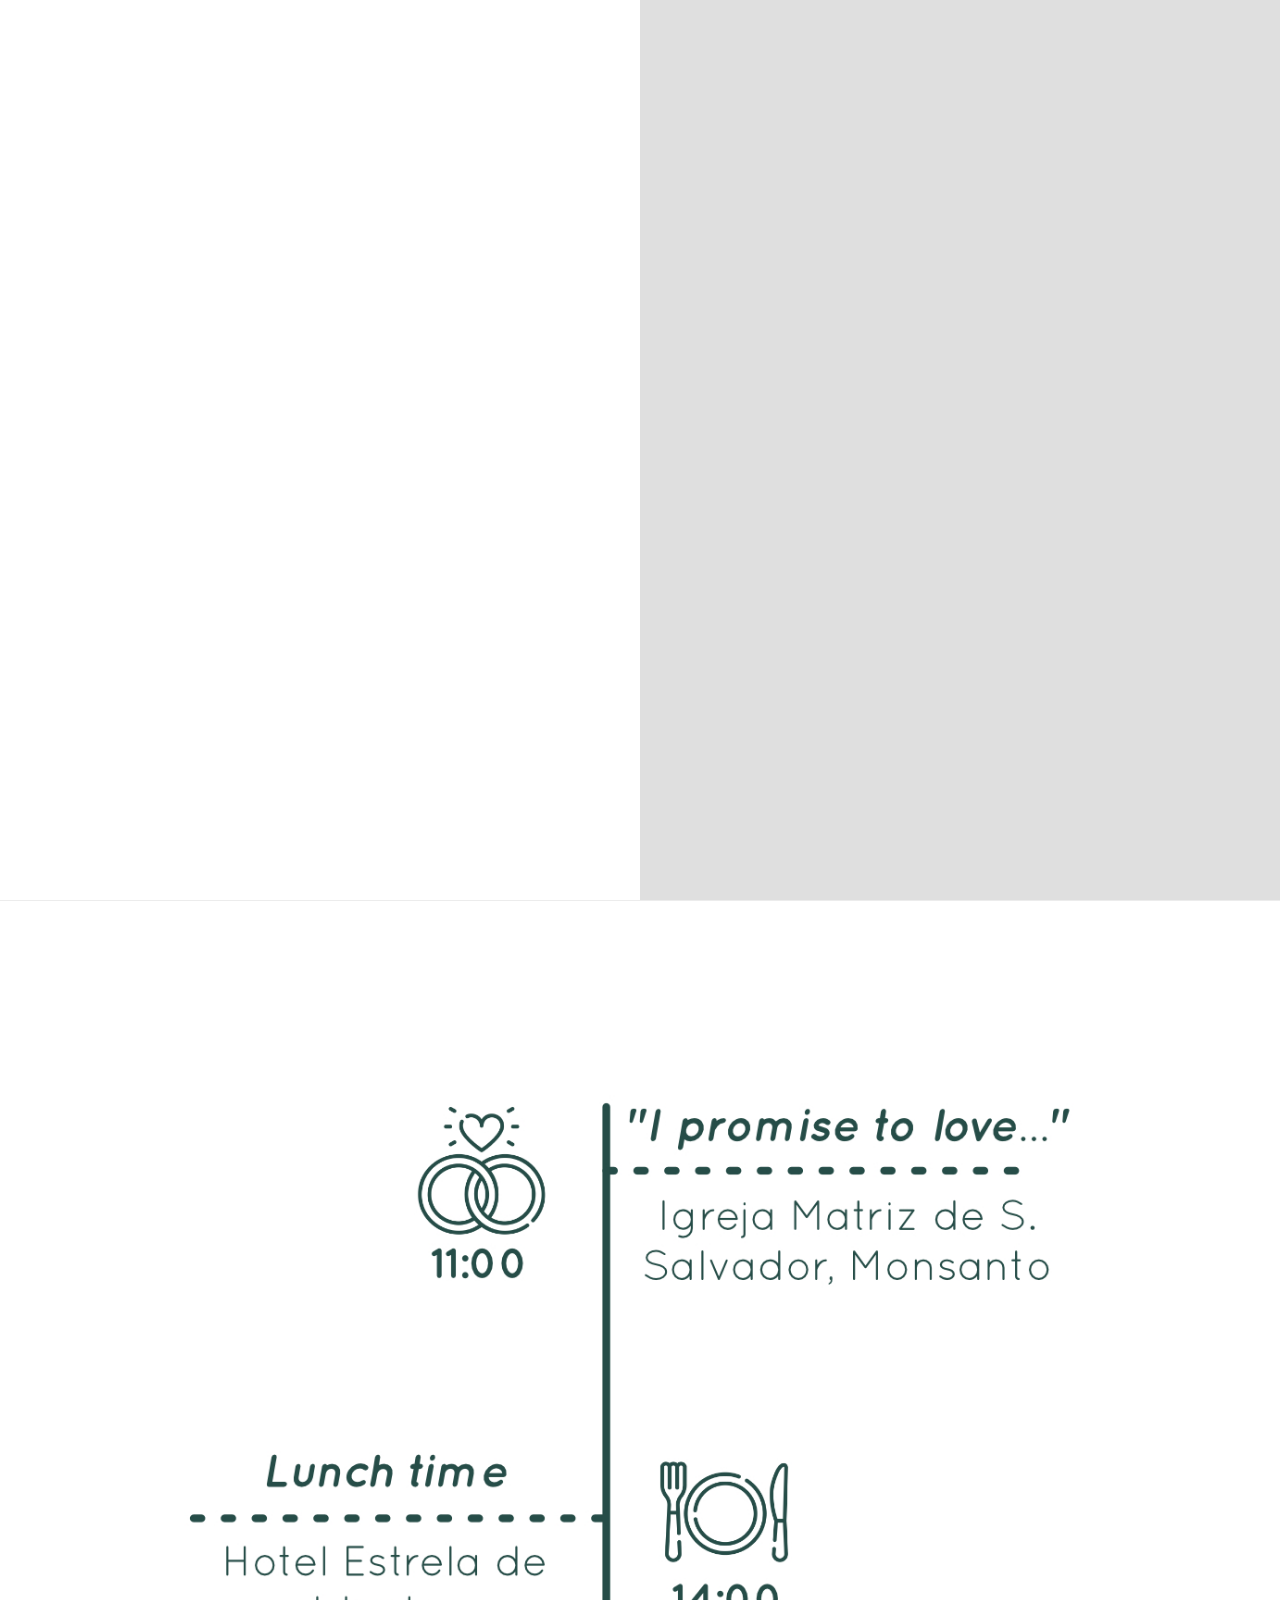
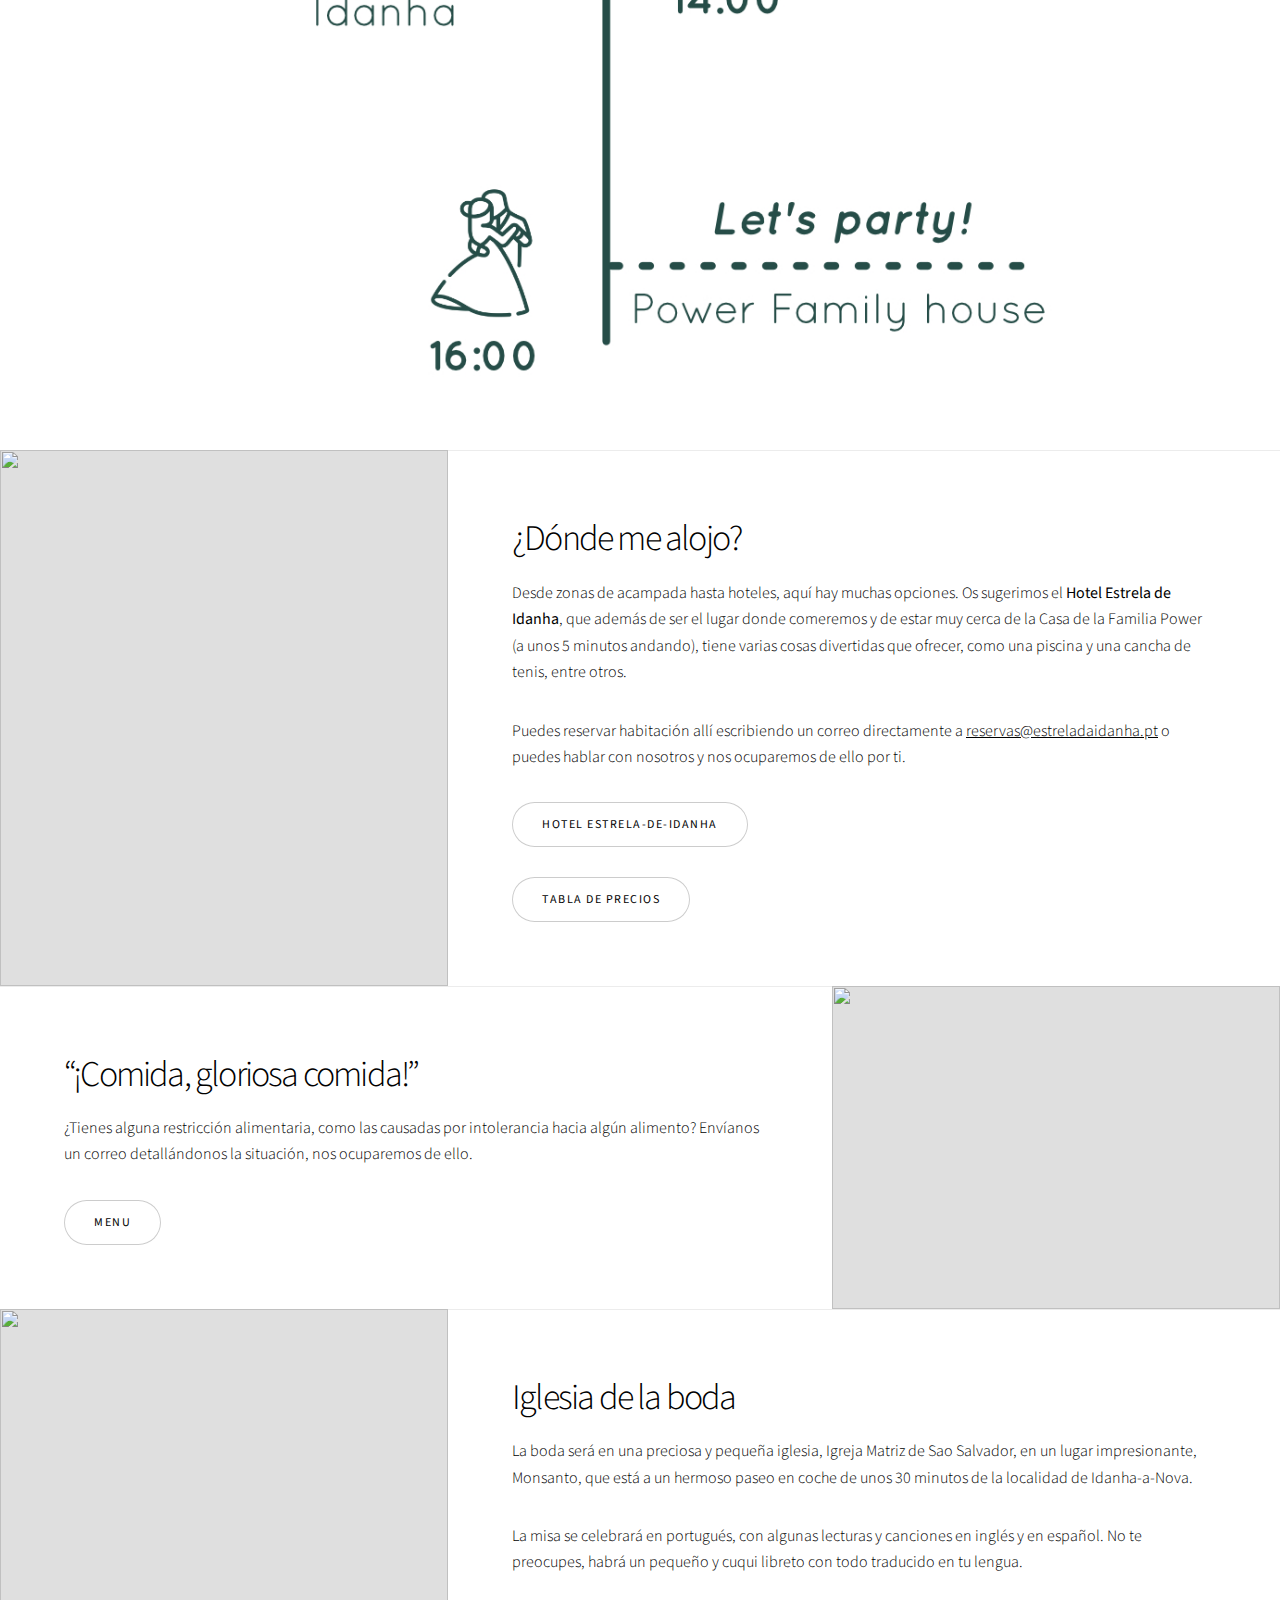
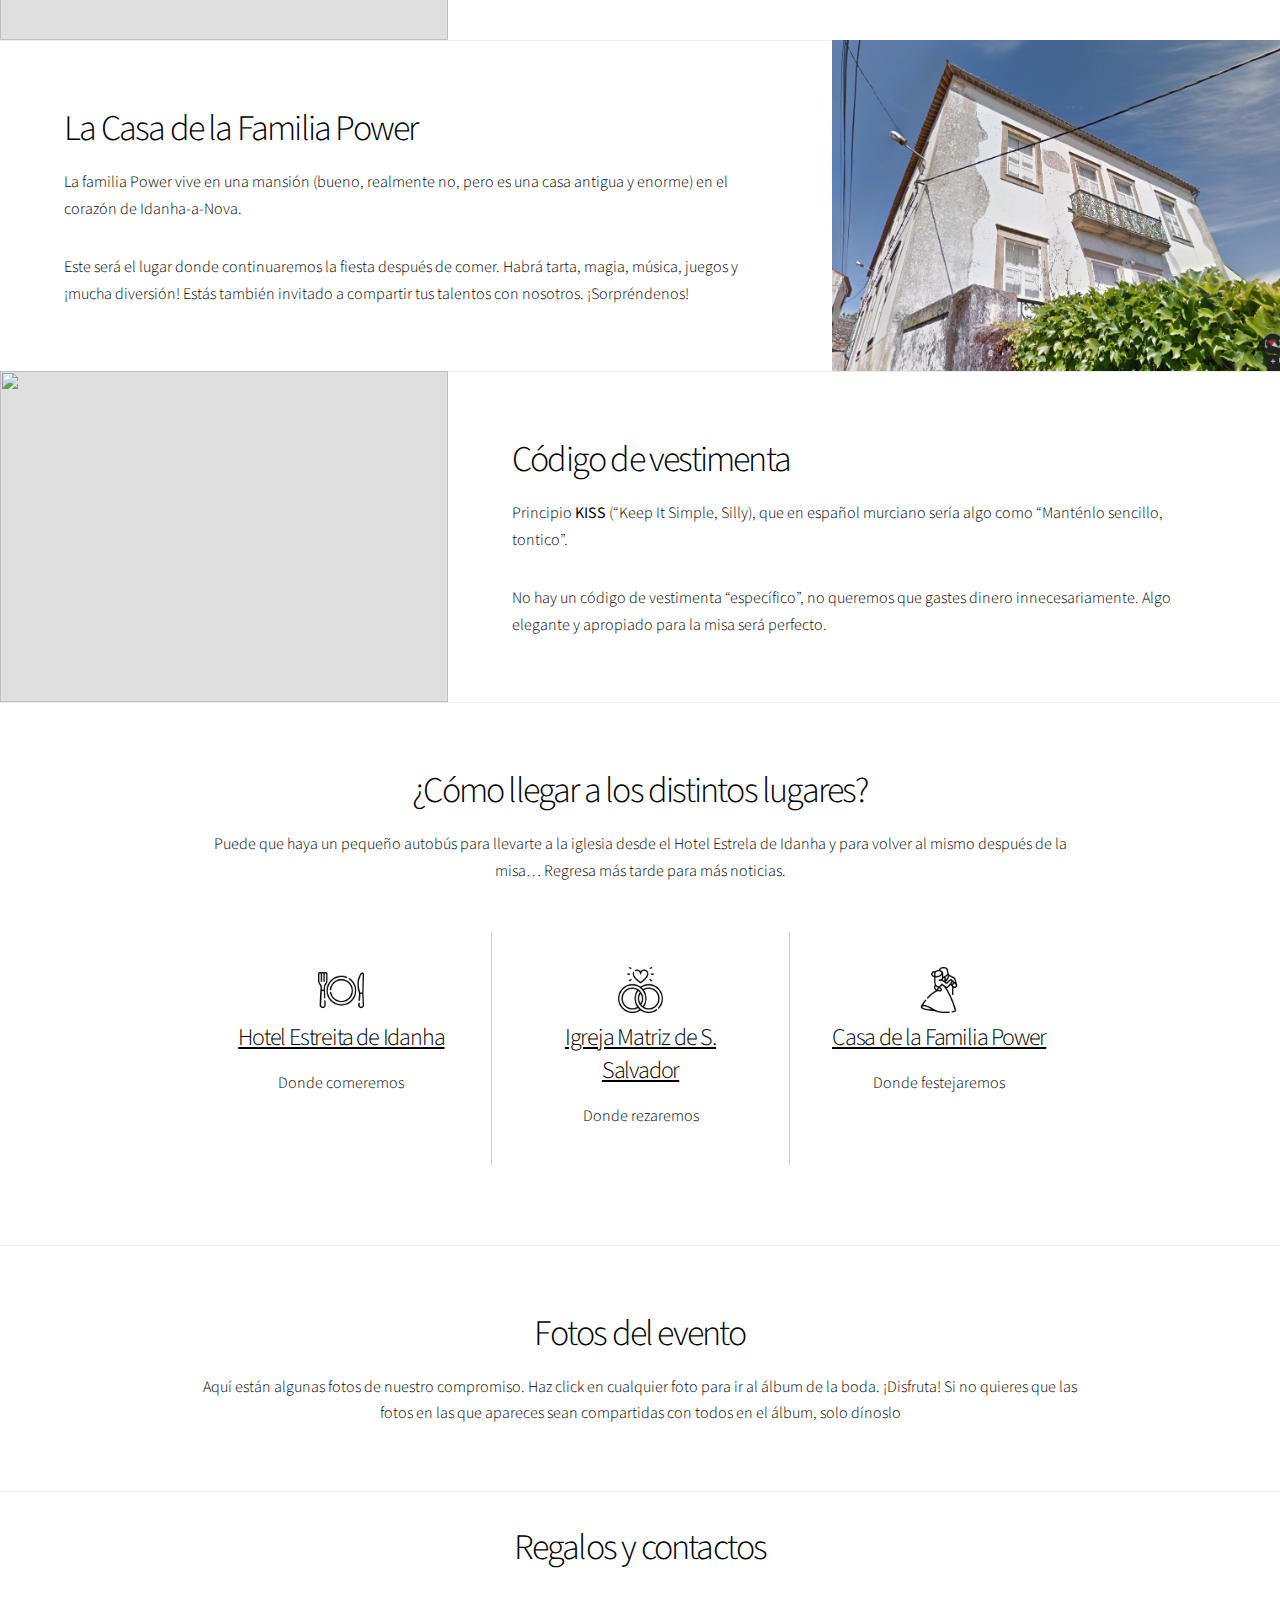
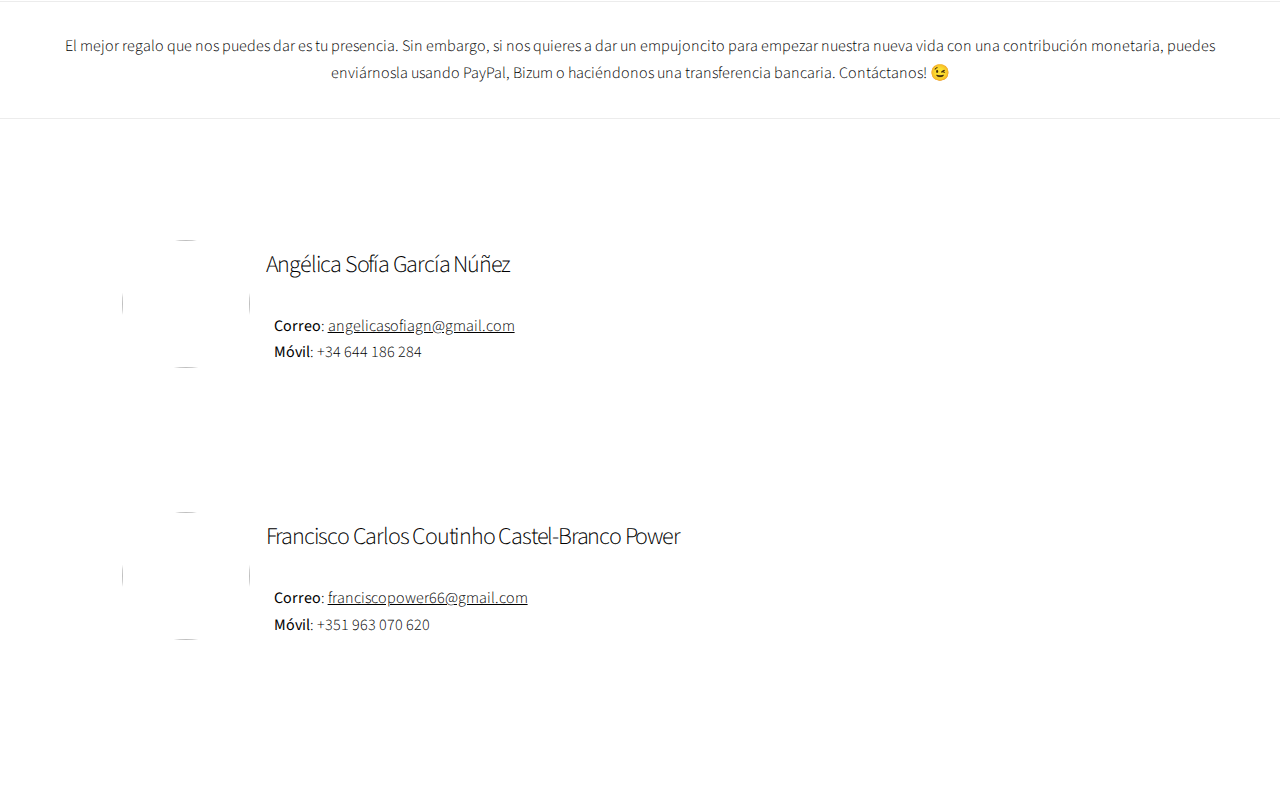
==== commit 39ef0c3e: "correct translations" ====
--- a/es/index.html
+++ b/es/index.html
@@ -58,13 +58,14 @@
 								<a href="javascript:void(0)" class="closebtn" onclick="closeNav('price-table')">&times;</a>
 								<div class="content">
 									<h2>Hotel Estrela de Idanha</h2>
-									<h3>Price of a room per night</h3>
-									<ul>
-										<li><b>Double room: </b>75€</li>
-										<li><b>Double room with views to the mountain: </b>80€</li>
-										<li><b>Double room with balcony and view to the pool: </b>90€</li>
-										<li><b>Tripple room: </b>99€</li>
-										<li><b>Family room: </b>150€</li>
+									<h3>Precio de cada habitación por noche</h3>
+									<ul>
+										<li><b>Habitación individual: </b>75€</li>
+										<li><b>Habitación doble: </b>75€</li>
+										<li><b>Habitación doble con vistas a la montaña: </b>80€</li>
+										<li><b>Habitación doble con balcón y vistas a la piscina: </b>90€</li>
+										<li><b>Habitación triple: </b>99€</li>
+										<li><b>Habitación familiar: </b>150€</li>
 									</ul>
 								</div>
 							</div>
@@ -89,28 +90,35 @@
 								<a href="javascript:void(0)" class="closebtn" onclick="closeNav('menu')">&times;</a>
 								<div class="content">
 									<h2>Menu</h2>
-									<h3>Appetizers</h3>
-									<ul>
-										<li>Tuna salad w/ balck beans</li>
+									<h3>Aperitivos</h3>
+									<ul>
+										<!-- <li>Tuna salad w/ balck beans</li>
 										<li>Salted snacks</li>
-										<li>Bread with paté</li>
-									</ul>
-									<h3>Main course</h3>
-									<ul>
-										<li>Vegetable soupe</li>
-										<li>Roasted pork with baked potatos and rice</li>
-									</ul>
-									<h3>Dessert</h3>
-									<ul>
-										<li>Fruit salad</li>
+										<li>Bread with paté</li> -->
+										<li>Cosas sabrosas</li>
+										<li>Ensaladas</li>
+										<li>Más cosas sabrosas</li>
+									</ul>
+									<h3>Plato principal</h3>
+									<ul>
+										<li>Sopa de verduras</li>
+										<li>Lomo de cerdo con patatas al horno y arroz</li>
+									</ul>
+									<h3>Postres</h3>
+									<ul>
+										<!-- <li>Fruit salad</li>
 										<li>Pudin</li>
-										<li>Roasted apples</li>
-									</ul>
-									<h3>Drinks</h3>
-									<ul>
-										<li>Red and white wine</li>
+										<li>Roasted apples</li> -->
+										<li>Cosas deliciosas</li>
+										<li>Fruta</li>
+										<li>Más cosas deliciosas</li>
+									</ul>
+									<h3>Bebidas</h3>
+									<ul>
+										<!-- <li>Red and white wine</li>
 										<li>Juices</li>
-										<li>Coffee</li>
+										<li>Coffee</li> -->
+										<li>No os preocupéis por las bebidas...😉</li>
 									</ul>
 
 								</div>
@@ -256,7 +264,8 @@
 					</section>
 
 					<!-- contacts -->
-					<h2 style="text-align:center; padding-top: 5%; padding-bottom: 1%;">Nuestros contactos</h2>
+					<h2 style="text-align:center; padding-top: 2rem; padding-bottom: 1%;">Regalos y contactos</h2>
+					<p style="text-align:center; padding: 2rem; padding-bottom: 0;">El mejor regalo que nos puedes dar es tu presencia. Sin embargo, si nos quieres a dar un empujoncito para empezar nuestra nueva vida con una contribución monetaria, puedes enviárnosla usando PayPal, Bizum o haciéndonos una transferencia bancaria. Contáctanos! 😉</p>
 					<div class="contact">
 						<div class="person">
 							<img src="../images/Angie portrait in the snow.jpg" alt="" />
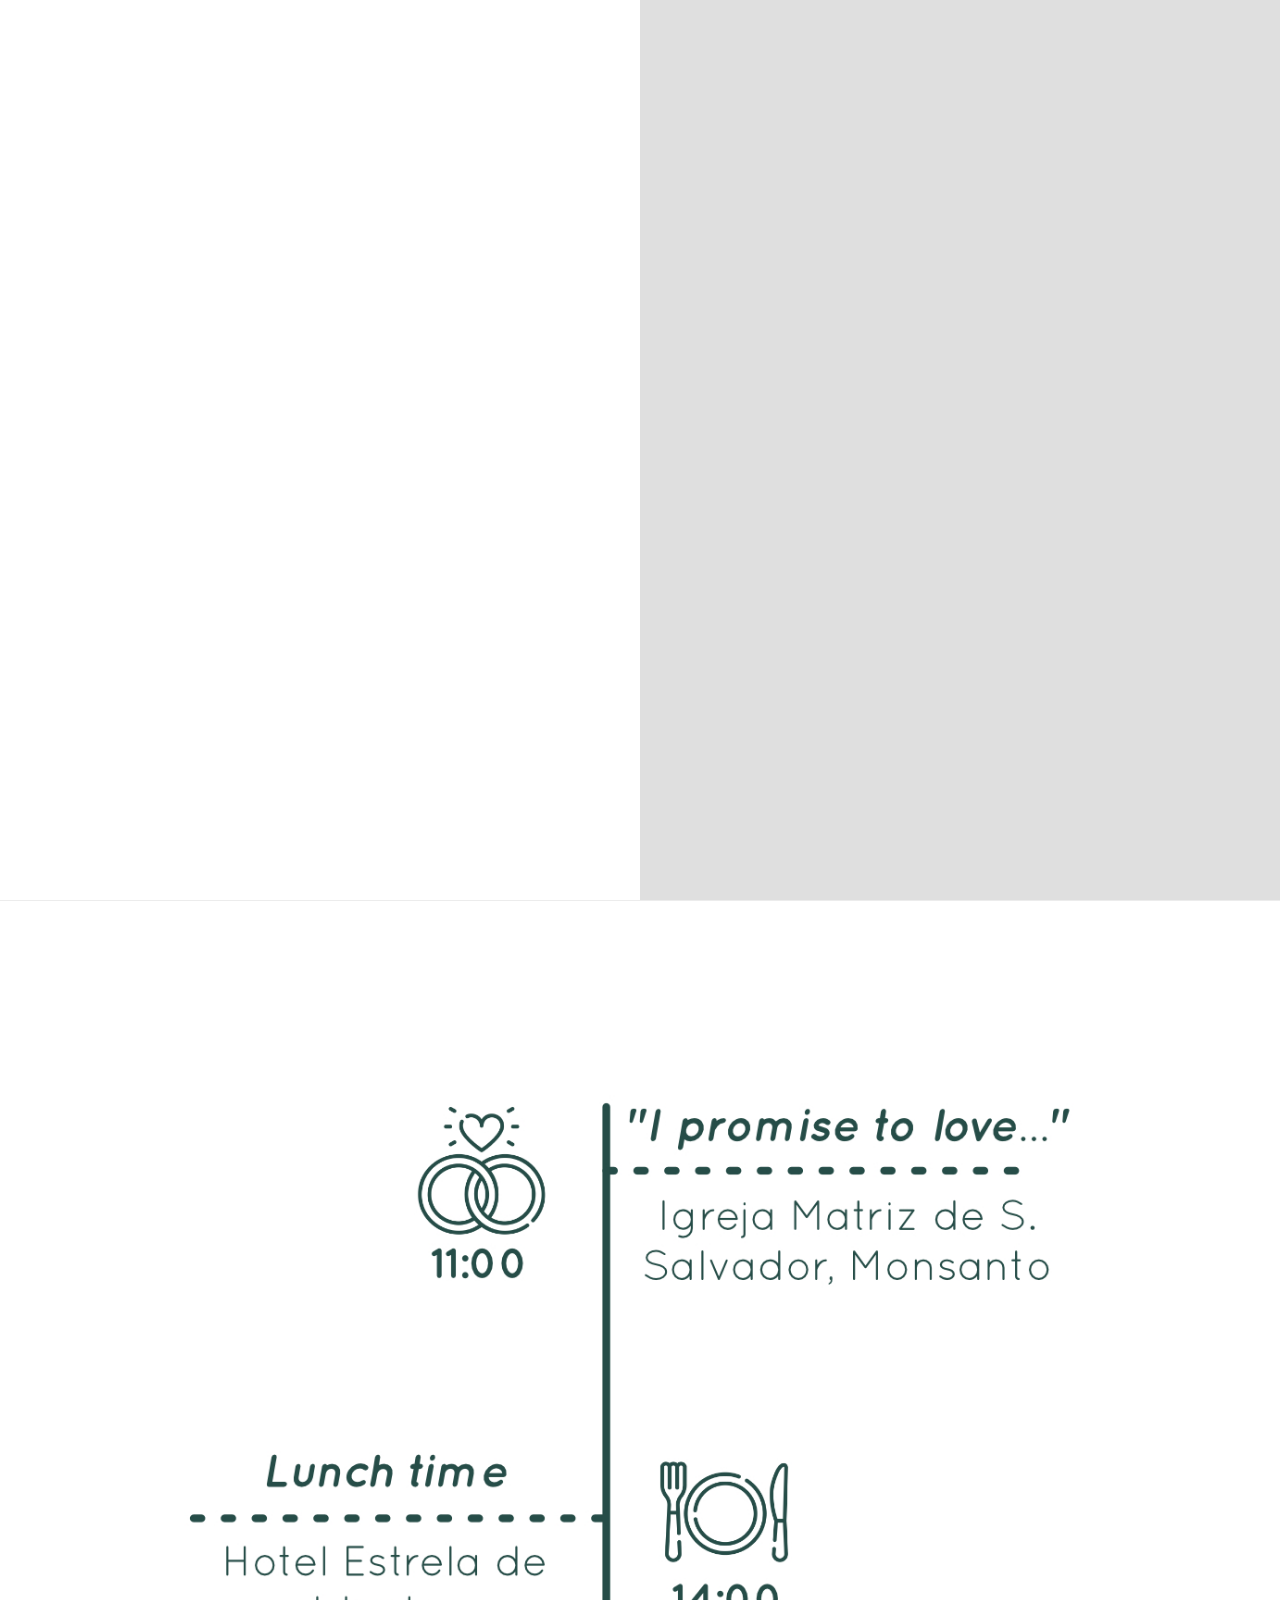
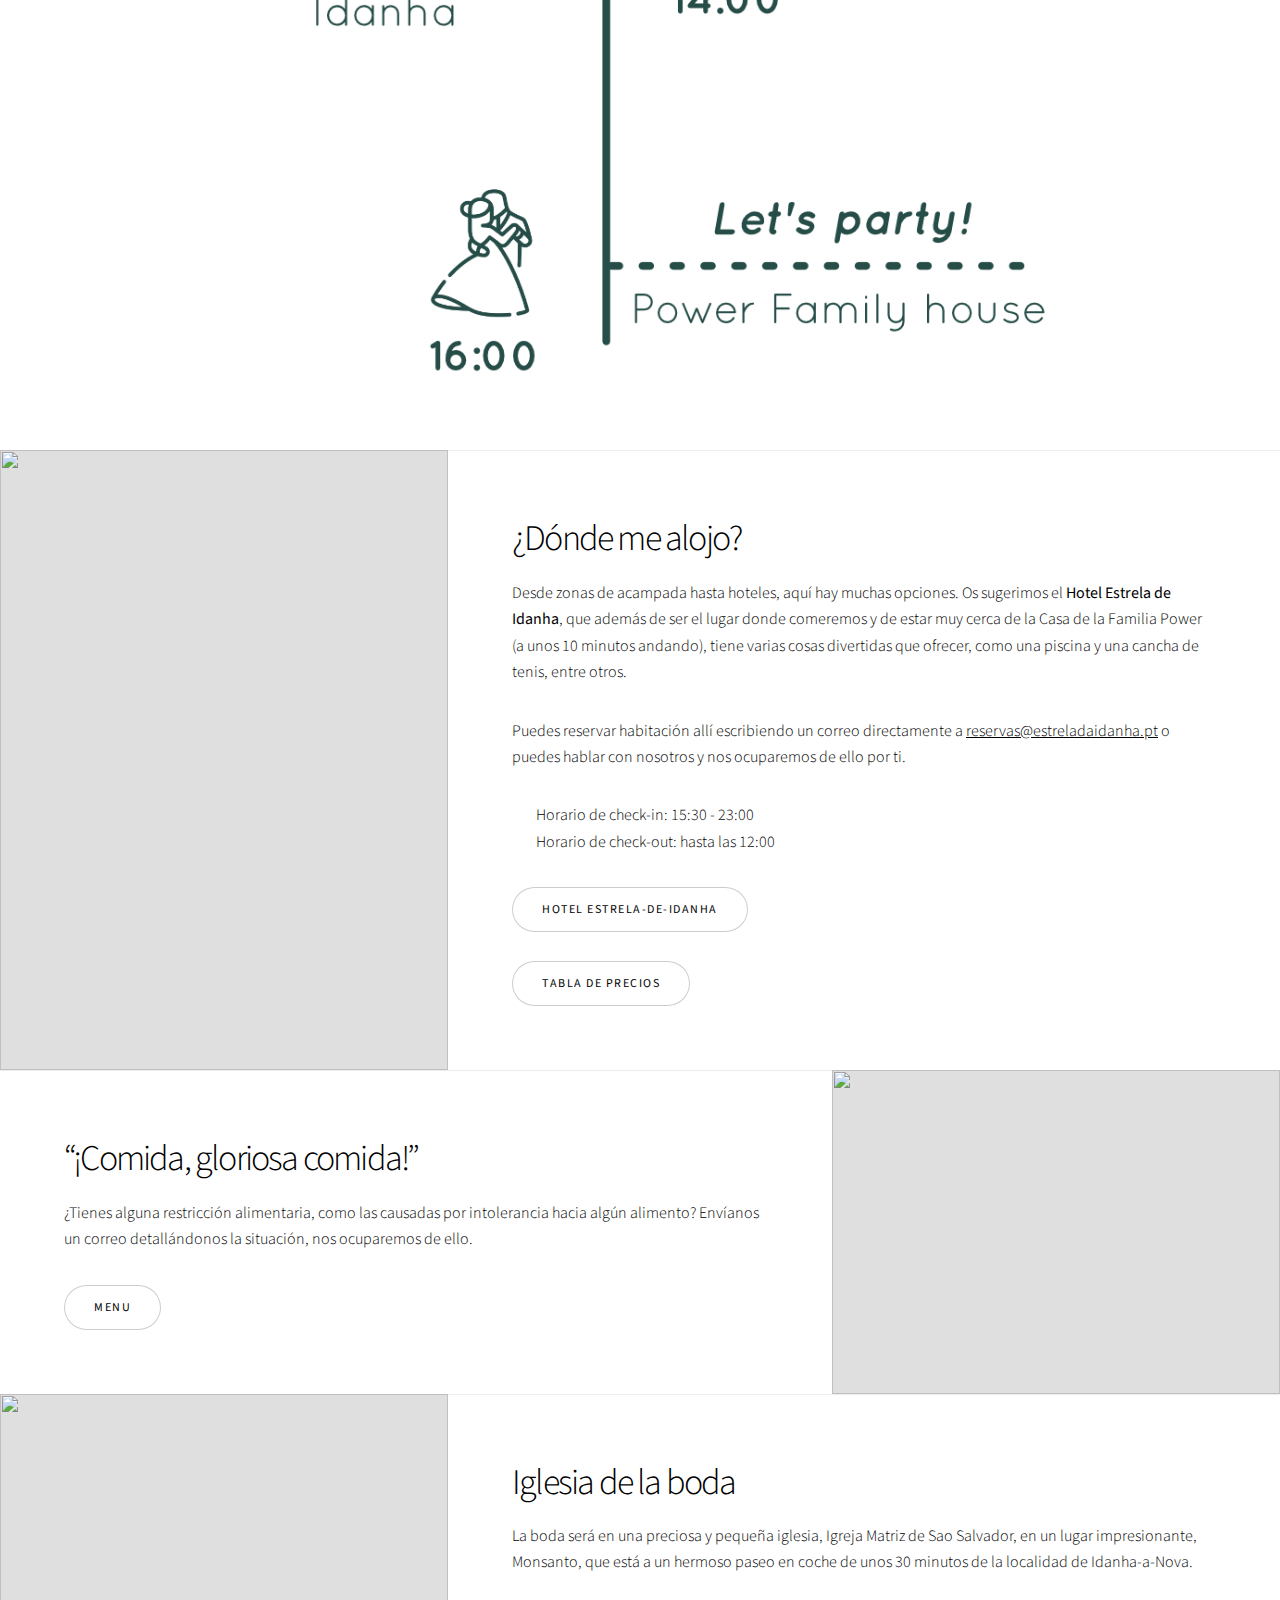
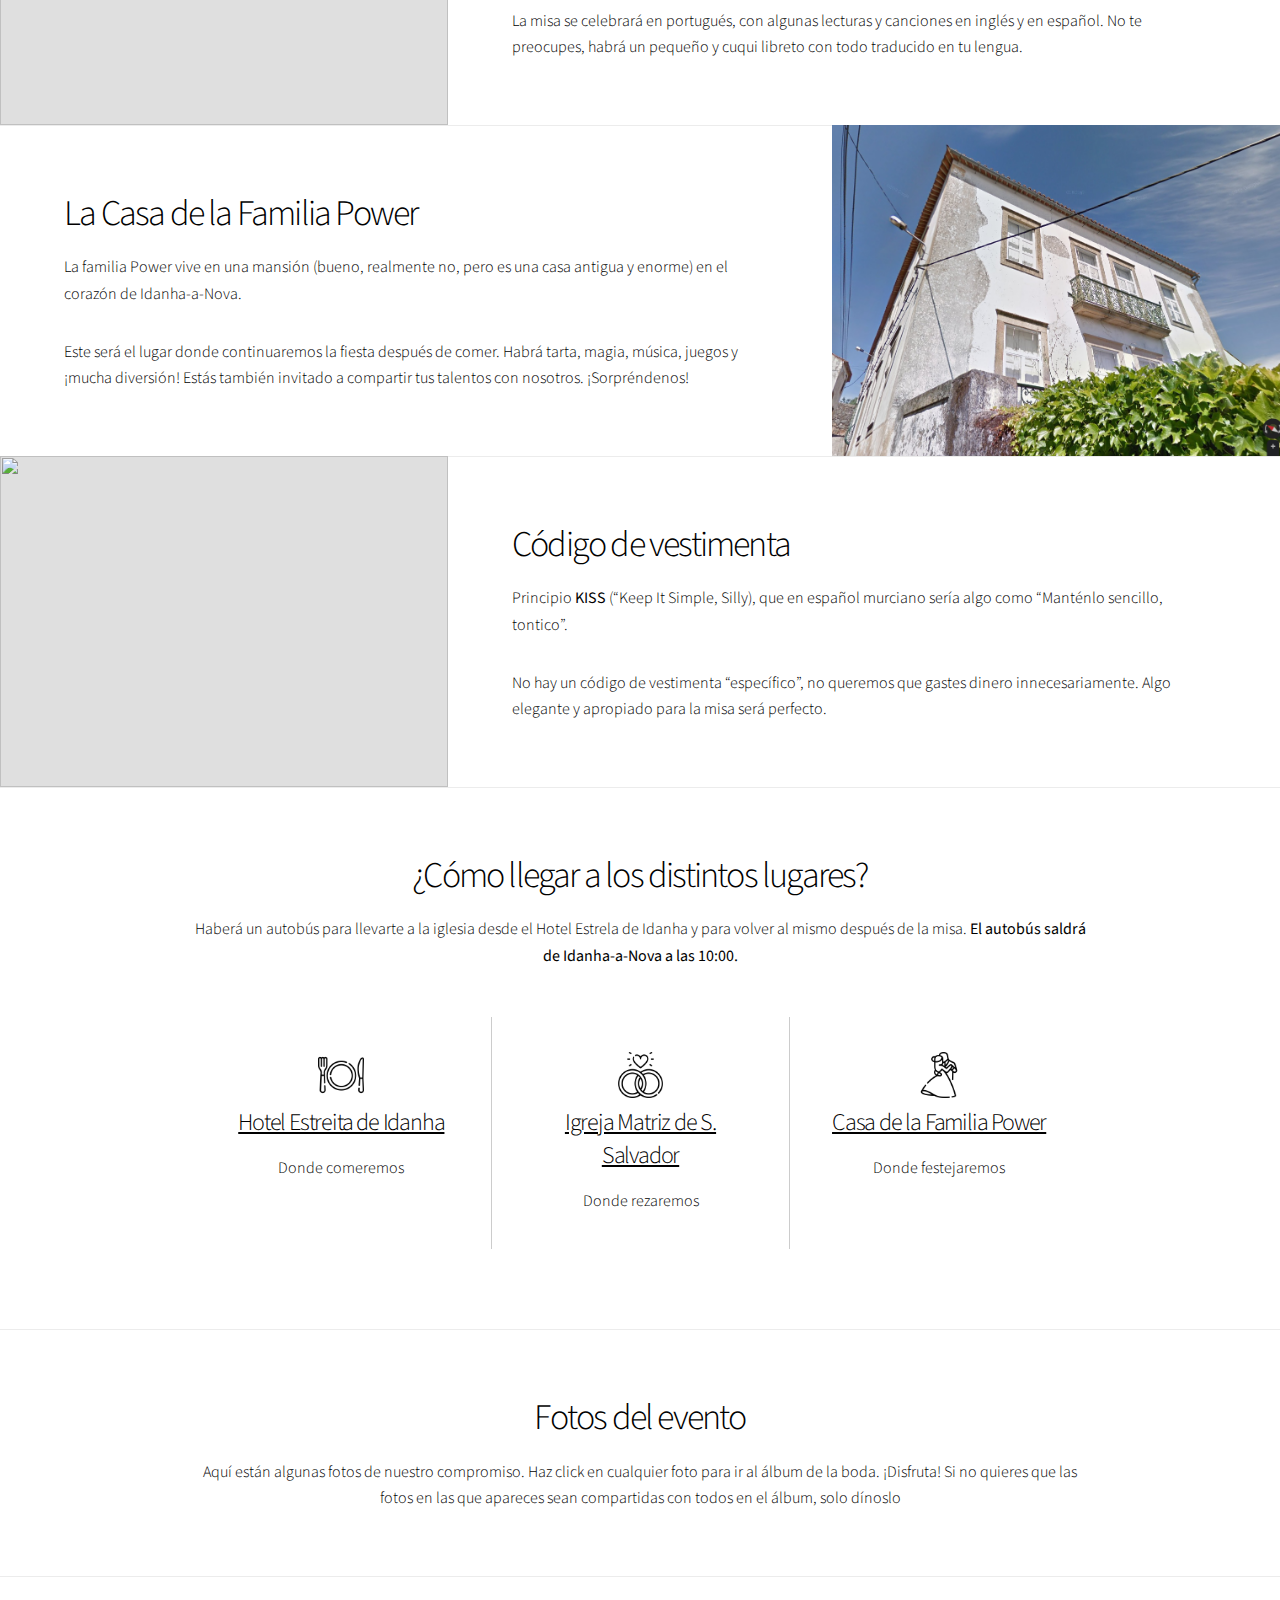
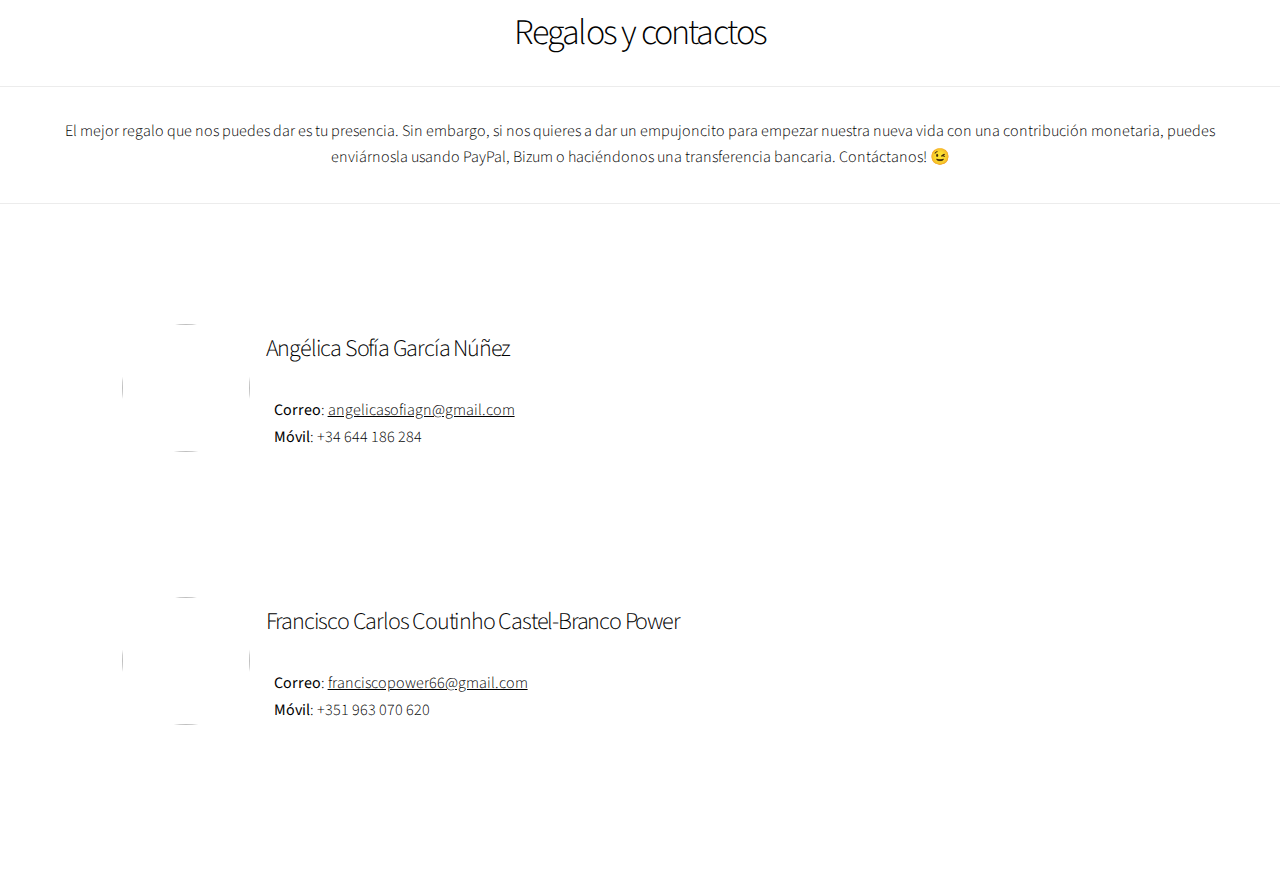
==== commit 0e871279: "bus and checkin updates" ====
--- a/es/index.html
+++ b/es/index.html
@@ -45,9 +45,13 @@
 						<div class="content">
 							<h2>¿Dónde me alojo?</h2>
 							<p>Desde zonas de acampada hasta hoteles, aquí hay muchas opciones. 
-								Os sugerimos el <b>Hotel Estrela de Idanha</b>, que además de ser el lugar donde comeremos y de estar muy cerca de la Casa de la Familia Power (a unos 5 minutos andando), tiene varias cosas divertidas que ofrecer, como una piscina y una cancha de tenis, entre otros.
+								Os sugerimos el <b>Hotel Estrela de Idanha</b>, que además de ser el lugar donde comeremos y de estar muy cerca de la Casa de la Familia Power (a unos 10 minutos andando), tiene varias cosas divertidas que ofrecer, como una piscina y una cancha de tenis, entre otros.
 							</p>
 							<p>Puedes reservar habitación allí escribiendo un correo directamente a  <a href="mailto:reservas@estreladaidanha.pt">reservas@estreladaidanha.pt</a> o puedes hablar con nosotros y nos ocuparemos de ello por ti.</p>
+							<ul>
+								<li>Horario de check-in: 15:30 - 23:00</li>
+								<li>Horario de check-out: hasta las 12:00</li>
+							</ul>
 							<ul class="actions stacked">
 								<li><a href="https://estreladaidanha.pt/" target="_blank" class="button">Hotel Estrela-de-Idanha</a></li>
 								<li><button onclick="openNav('price-table')">Tabla de precios</button></li>
@@ -172,7 +176,7 @@
 					<section class="wrapper style1 align-center">
 						<div class="inner">
 							<h2>¿Cómo llegar a los distintos lugares?</h2>
-							<p>Puede que haya un pequeño autobús para llevarte a la iglesia desde el Hotel Estrela de Idanha y para volver al mismo después de la misa… Regresa más tarde para más noticias.</p>
+							<p>Haberá un autobús para llevarte a la iglesia desde el Hotel Estrela de Idanha y para volver al mismo después de la misa. <b>El autobús saldrá de Idanha-a-Nova a las 10:00.</b></p>
 							<div class="items style1 medium onscroll-fade-in">
 								<section>
 									<a href="https://goo.gl/maps/KSMS5mFbD1VaDcJH8" target="_blank">
